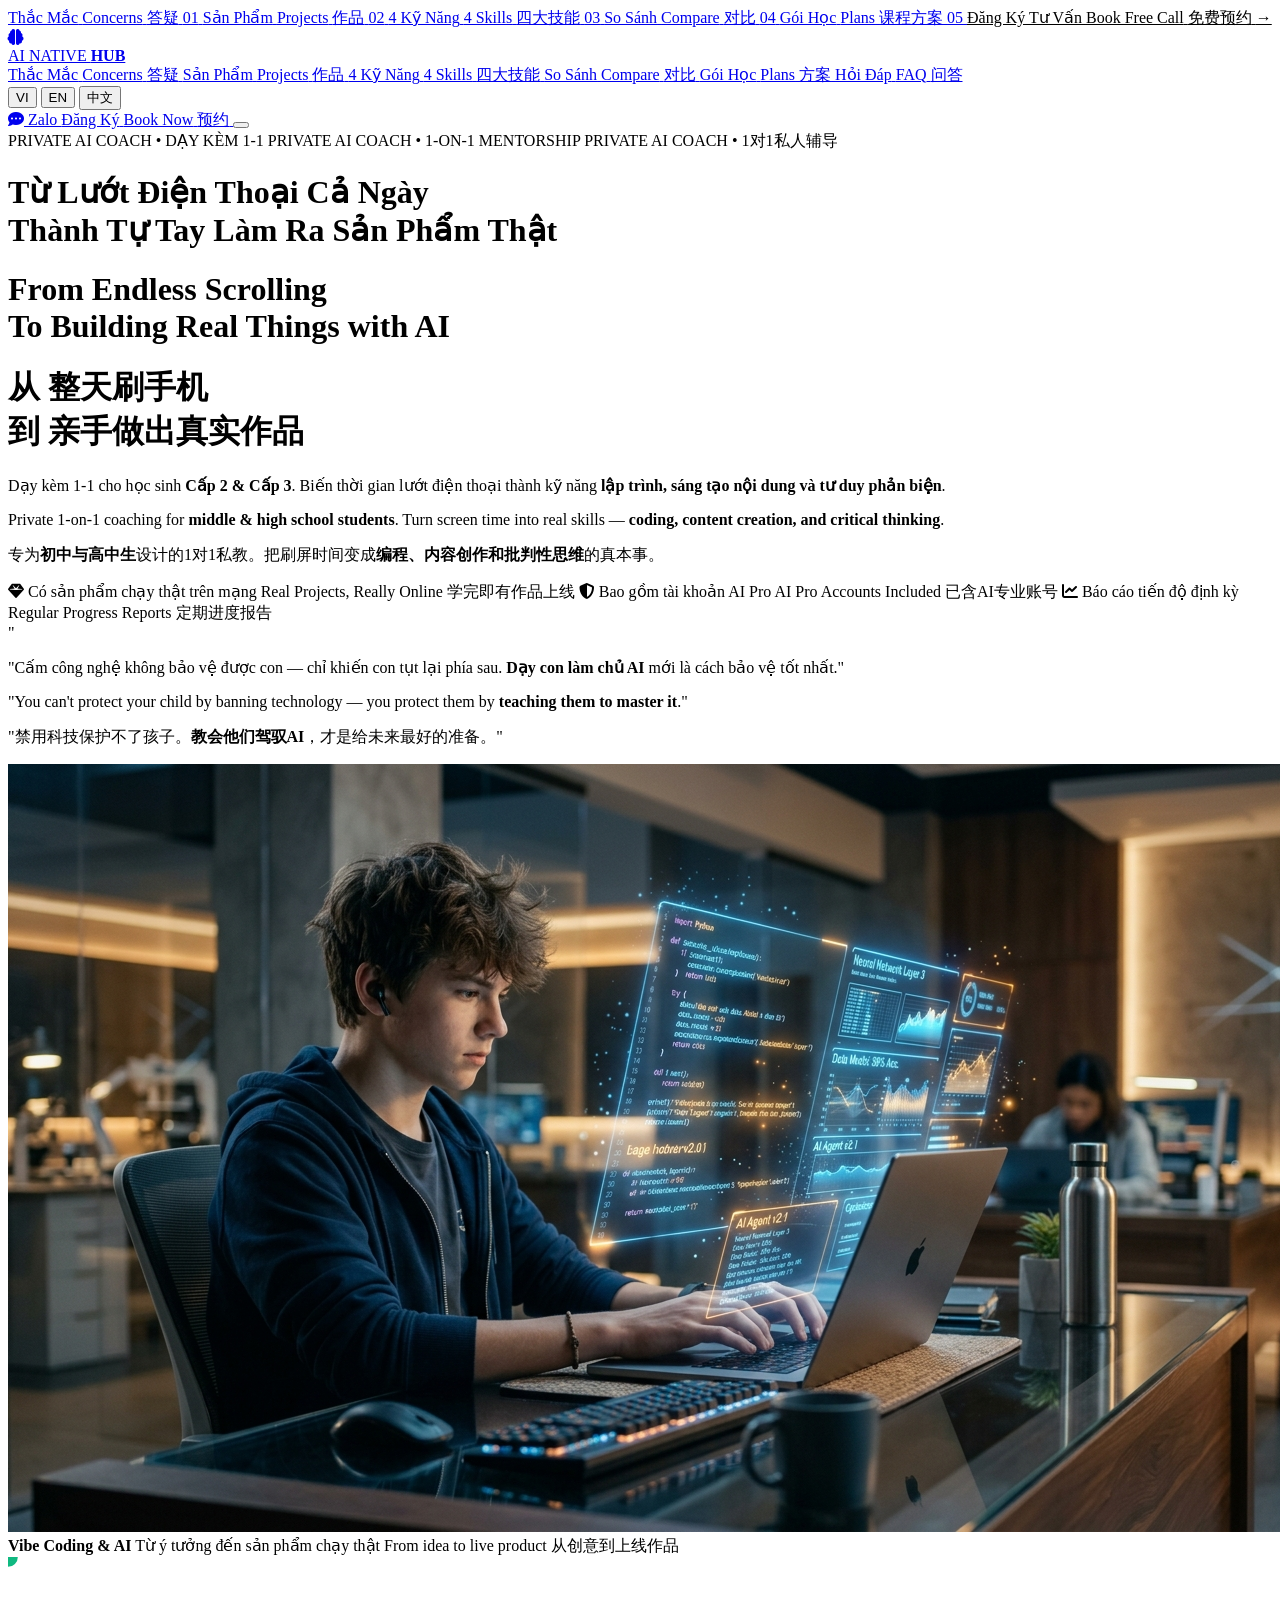
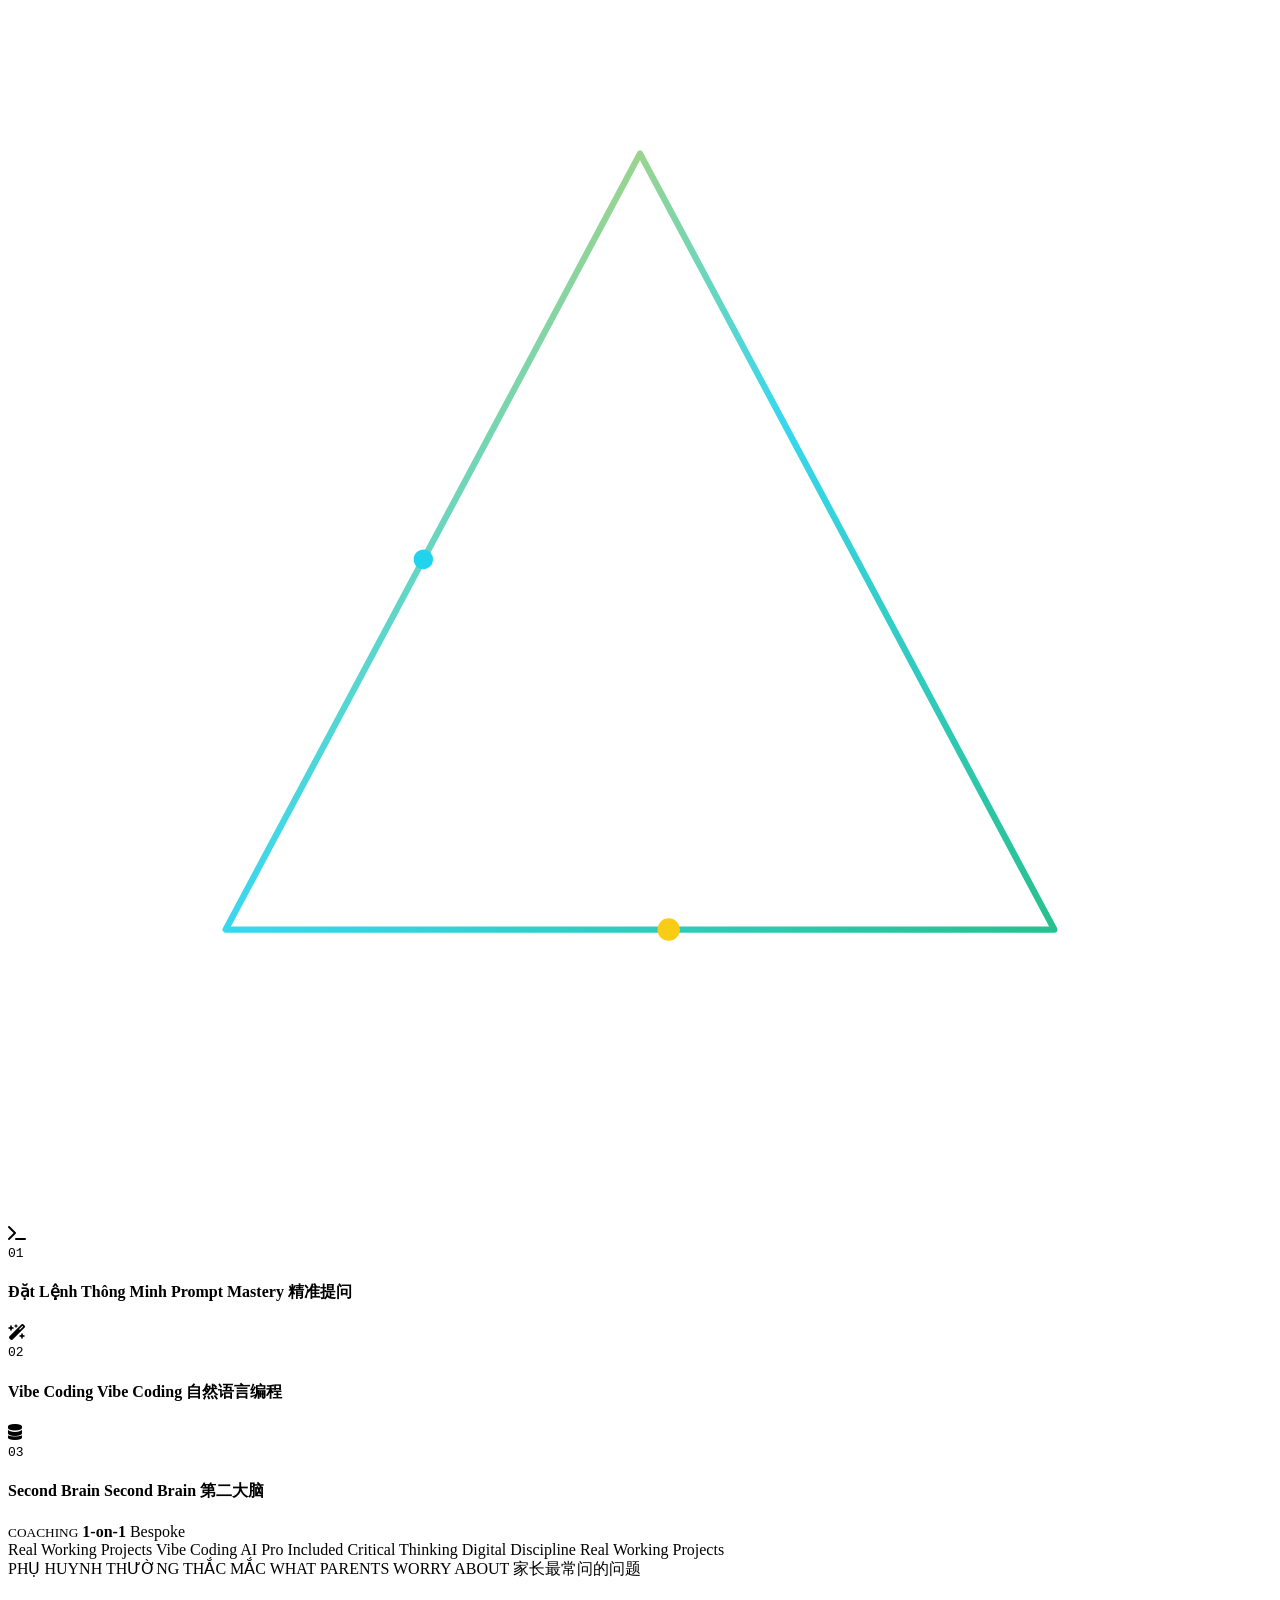
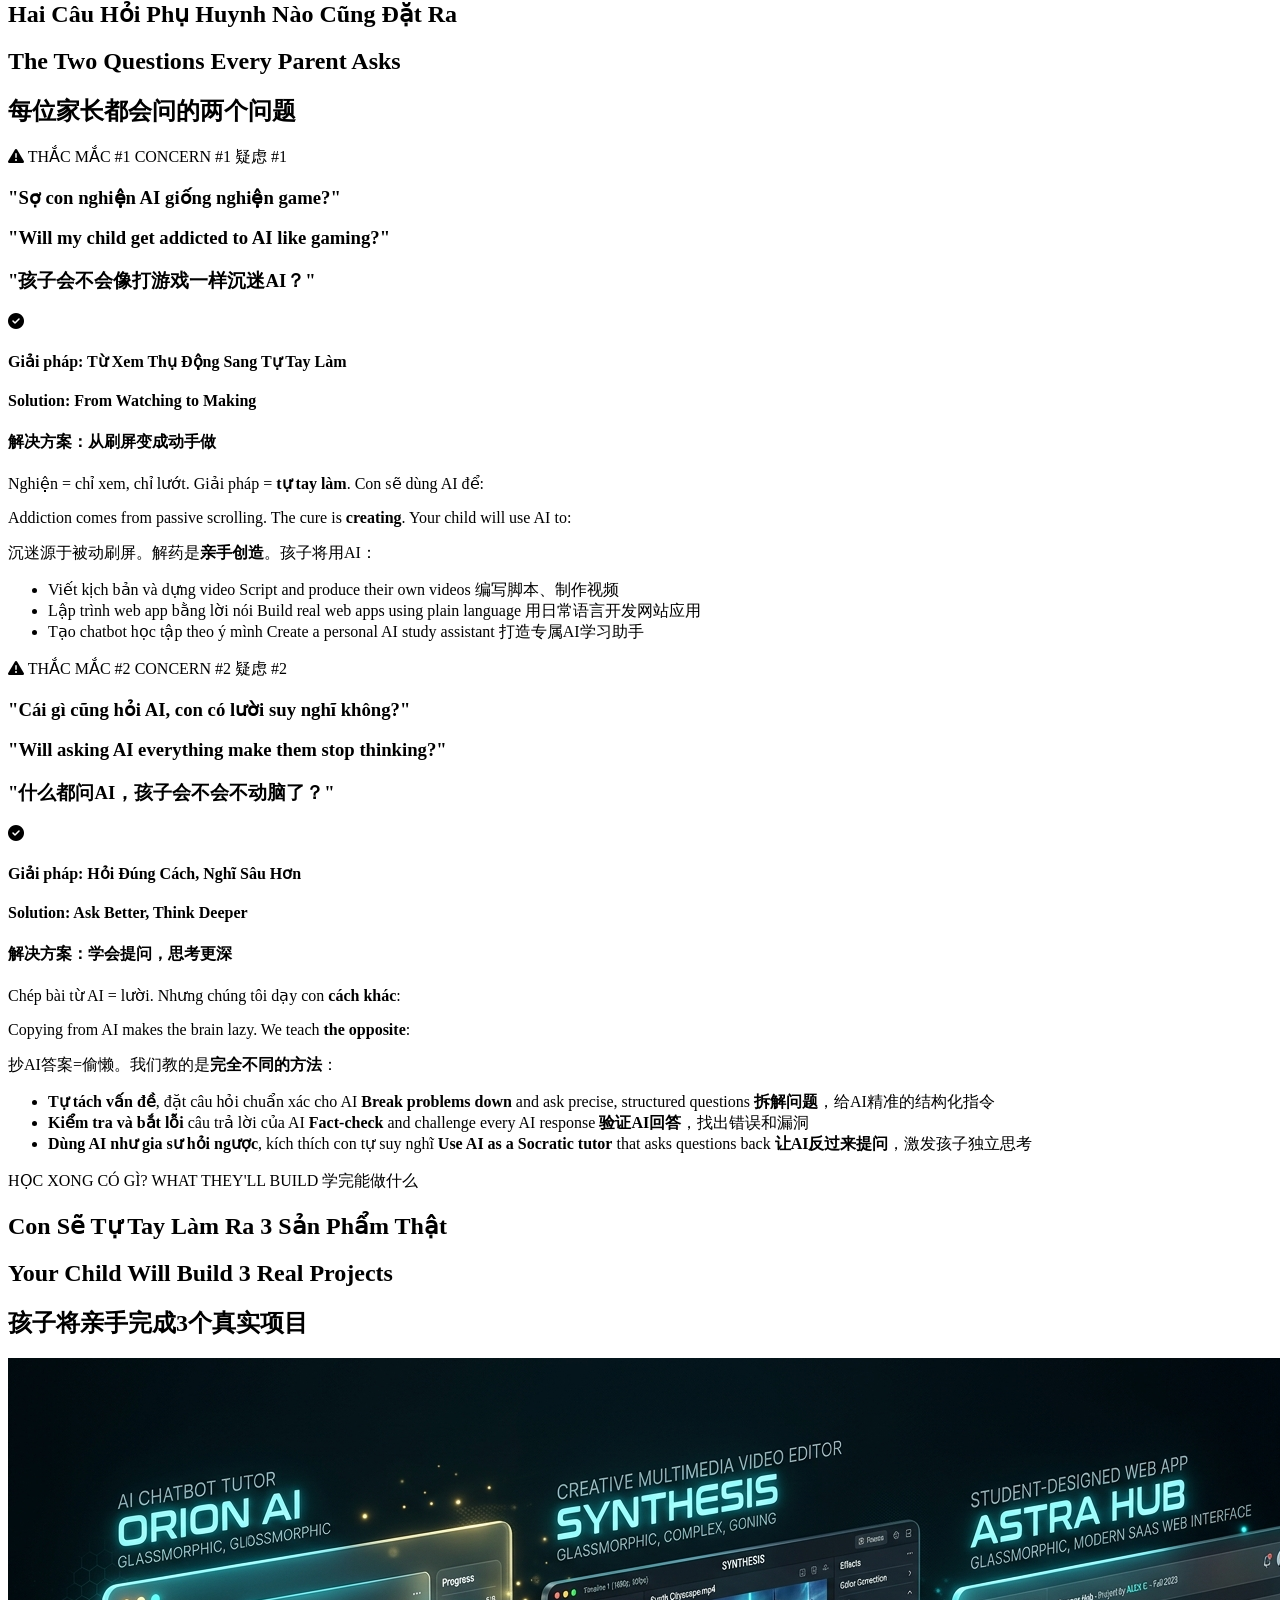
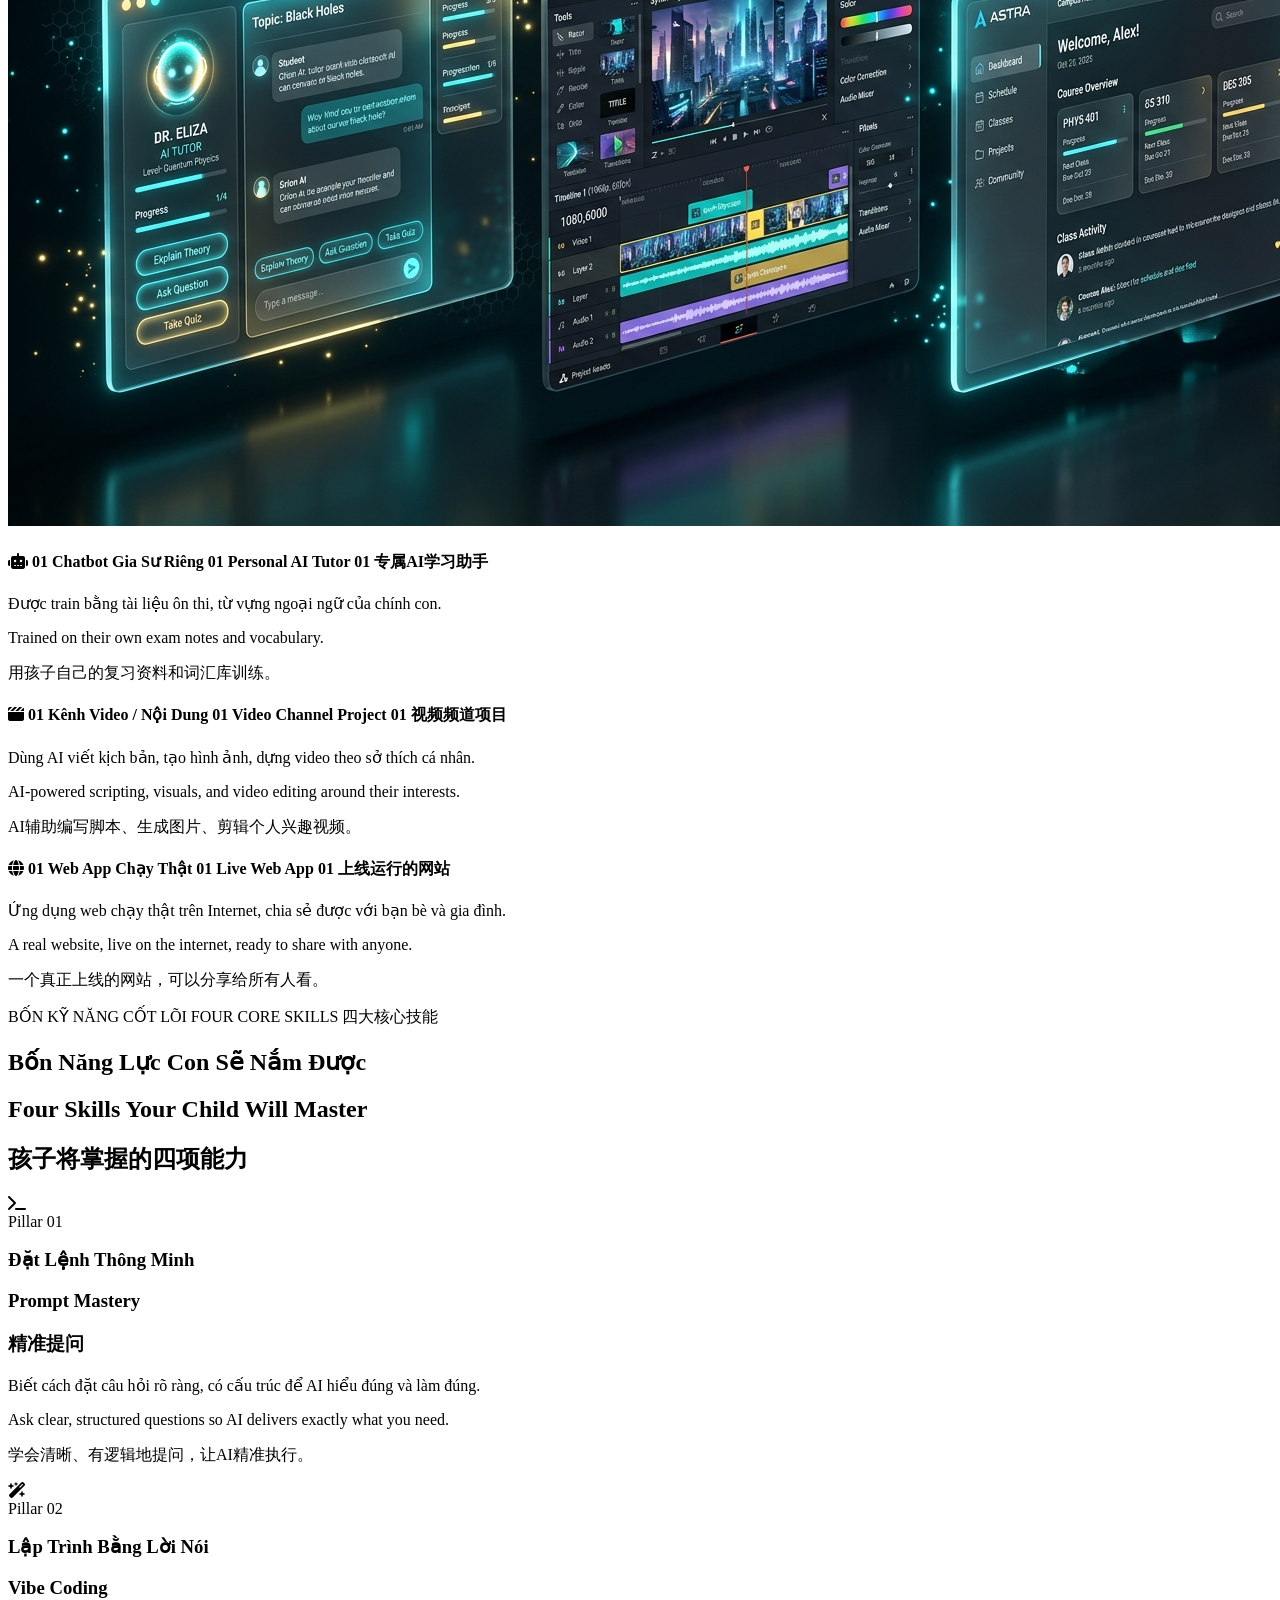
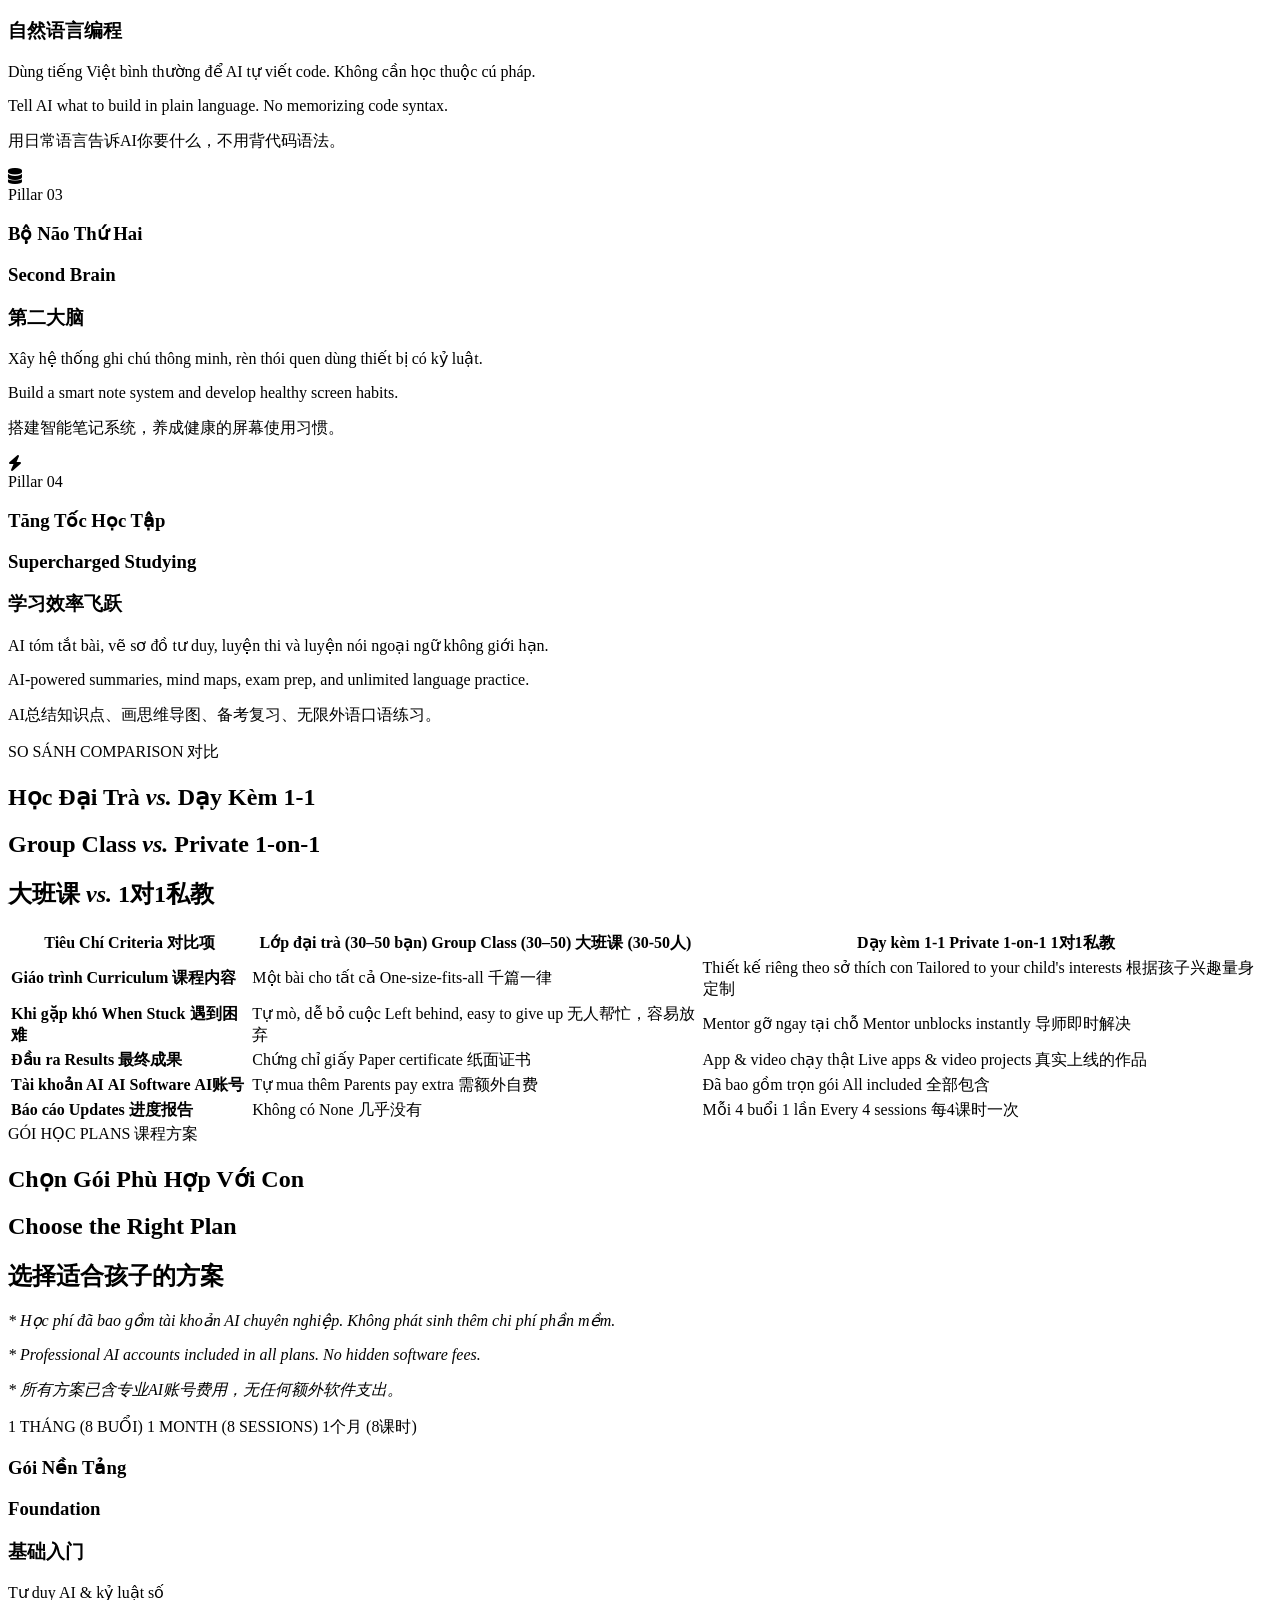
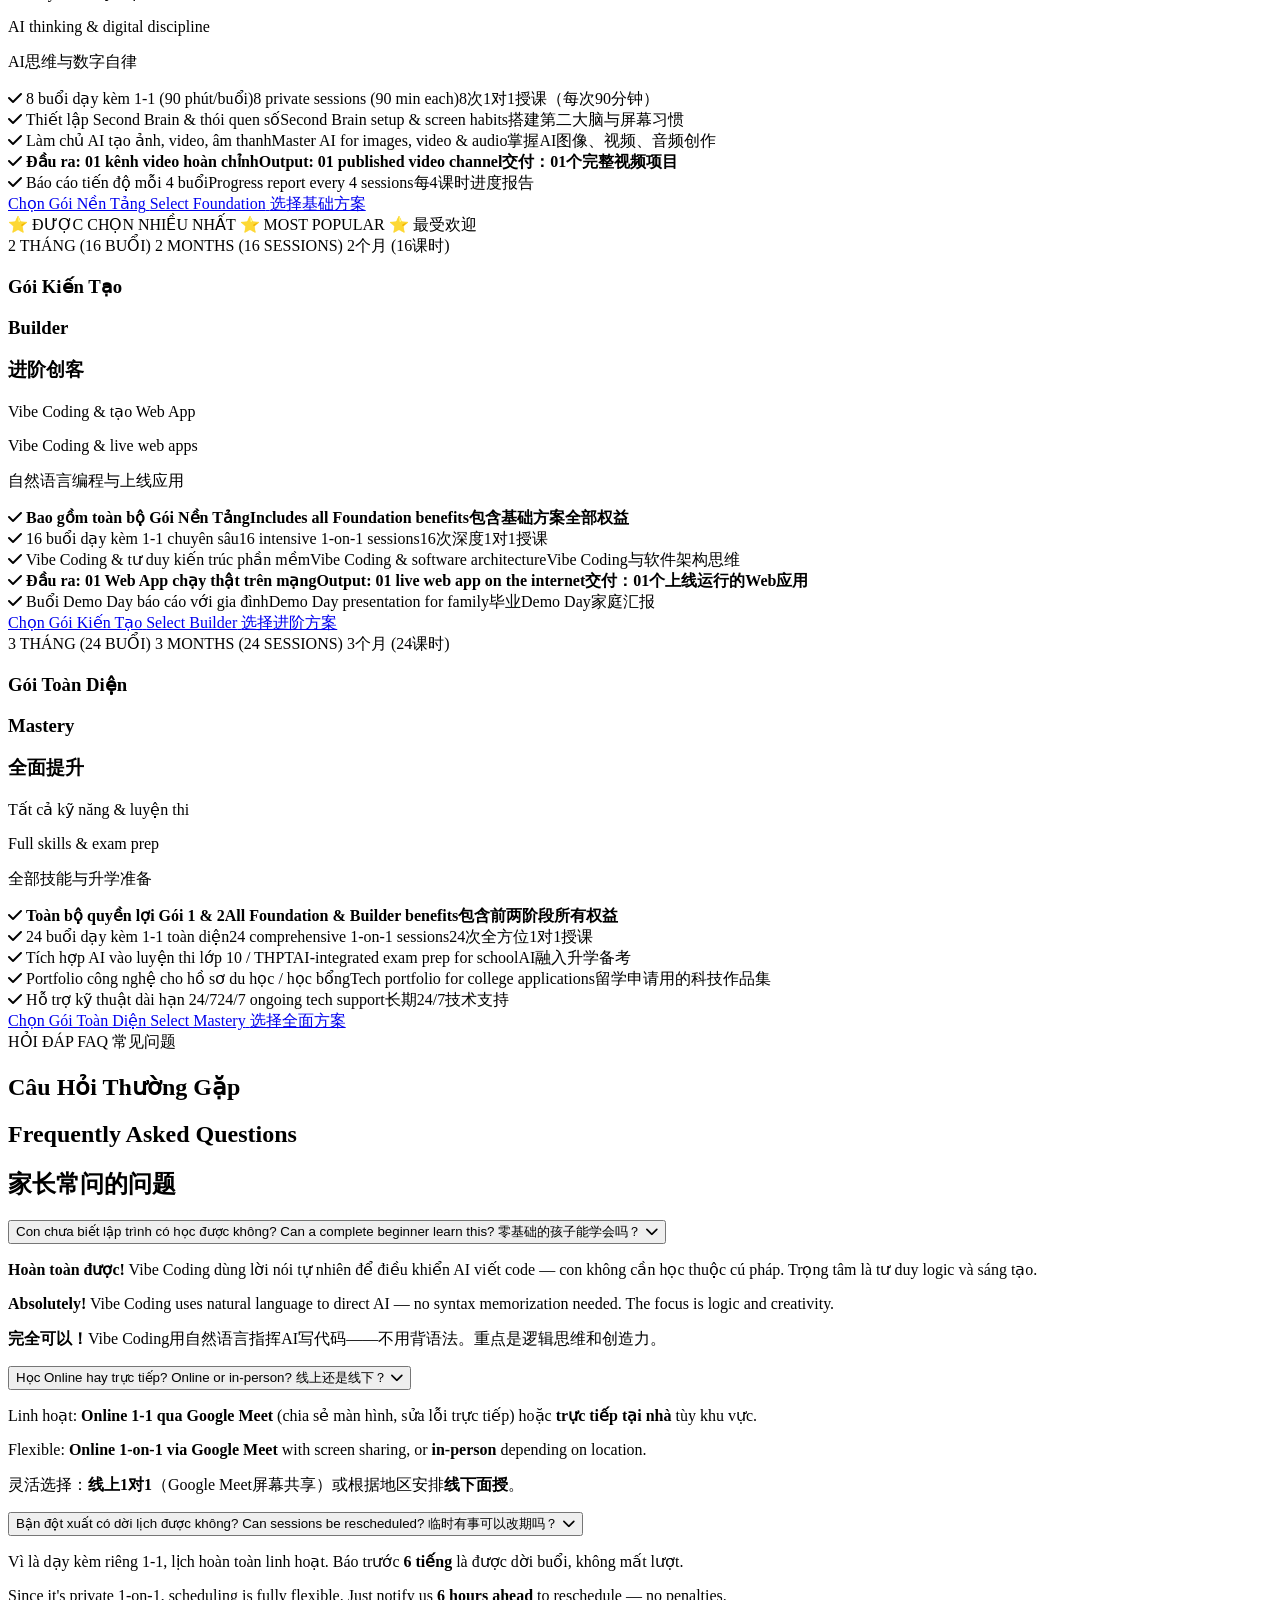
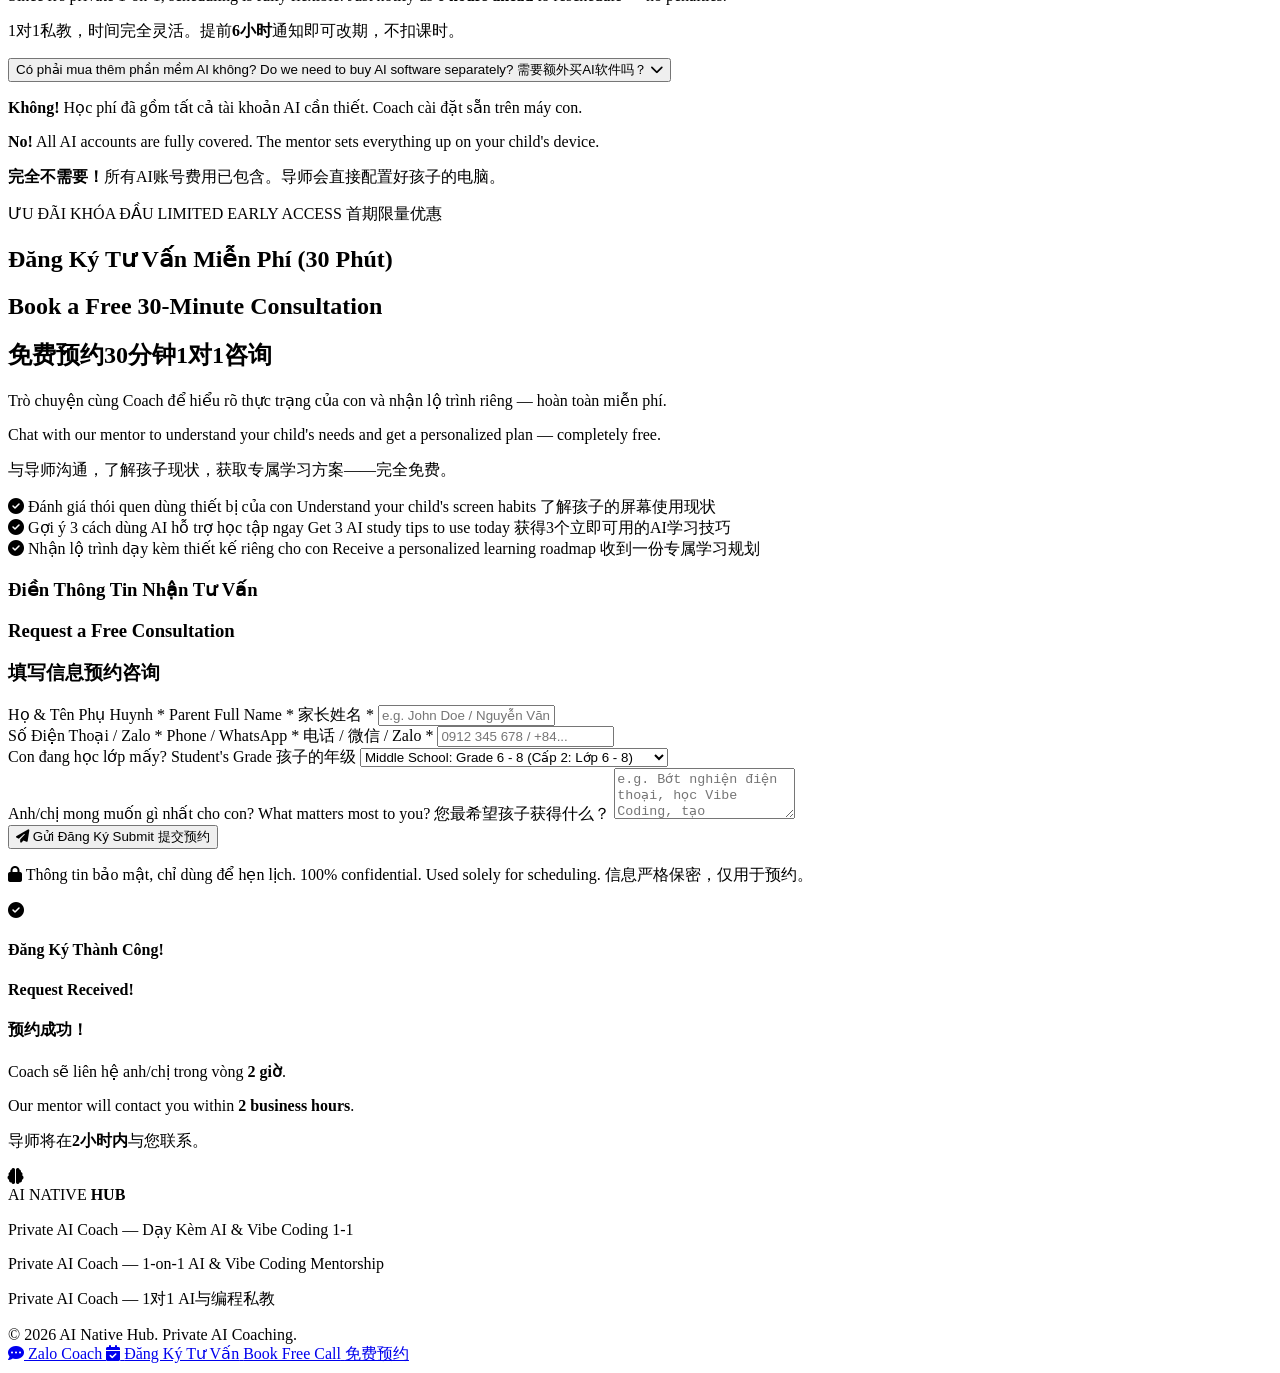
==== index.html @ 0f3cd7d7 "refactor: radically condense copy for mobile, polish native wording VI/EN/ZH, hit parent painpoints" ====
<!DOCTYPE html>
<html lang="vi">
<head>
  <meta charset="UTF-8">
  <meta name="viewport" content="width=device-width, initial-scale=1.0, viewport-fit=cover">
  <meta name="theme-color" content="#040712">
  
  <title>Private AI Coach — AI Native Hub</title>
  <meta name="description" content="Dạy kèm AI 1-1 cho học sinh cấp 2 & cấp 3. Biến thời gian lướt điện thoại thành kỹ năng tạo sản phẩm thật.">
  
  <!-- Google Fonts -->
  <link rel="preconnect" href="https://fonts.googleapis.com">
  <link rel="preconnect" href="https://fonts.gstatic.com" crossorigin>
  <link href="https://fonts.googleapis.com/css2?family=Instrument+Serif:ital@0;1&family=JetBrains+Mono:wght@500;600;700&family=Plus+Jakarta+Sans:wght@400;500;600;700;800&family=Space+Grotesk:wght@500;600;700;800&family=Noto+Sans+SC:wght@500;700&display=swap" rel="stylesheet">
  
  <!-- FontAwesome Icons -->
  <link rel="stylesheet" href="https://cdnjs.cloudflare.com/ajax/libs/font-awesome/6.4.0/css/all.min.css">
  
  <link rel="stylesheet" href="style.css">
</head>
<body>

  <!-- Top Scroll Progress Bar -->
  <div id="progress" aria-hidden="true"></div>

  <!-- Noise Texture Overlay -->
  <div class="noise" aria-hidden="true"></div>

  <!-- Floating Ambient Orbs -->
  <div class="orb orb1" aria-hidden="true"></div>
  <div class="orb orb2" aria-hidden="true"></div>

  <!-- MOBILE DRAWER -->
  <div class="drawer" id="mobileDrawer">
    <a href="#objections" class="drawer-link">
      <span class="vi">Thắc Mắc</span>
      <span class="en">Concerns</span>
      <span class="zh">答疑</span>
      <span>01</span>
    </a>
    <a href="#showcase" class="drawer-link">
      <span class="vi">Sản Phẩm</span>
      <span class="en">Projects</span>
      <span class="zh">作品</span>
      <span>02</span>
    </a>
    <a href="#pillars" class="drawer-link">
      <span class="vi">4 Kỹ Năng</span>
      <span class="en">4 Skills</span>
      <span class="zh">四大技能</span>
      <span>03</span>
    </a>
    <a href="#comparison" class="drawer-link">
      <span class="vi">So Sánh</span>
      <span class="en">Compare</span>
      <span class="zh">对比</span>
      <span>04</span>
    </a>
    <a href="#packages" class="drawer-link">
      <span class="vi">Gói Học</span>
      <span class="en">Plans</span>
      <span class="zh">课程方案</span>
      <span>05</span>
    </a>
    <a href="#register" class="drawer-link" style="color:var(--gold)">
      <span class="vi">Đăng Ký Tư Vấn</span>
      <span class="en">Book Free Call</span>
      <span class="zh">免费预约</span>
      <span>→</span>
    </a>
  </div>

  <!-- NAVIGATION -->
  <nav class="nav">
    <div class="container nav-inner">
      <a href="#" class="brand">
        <div class="brand-mark">
          <i class="fa-solid fa-brain"></i>
        </div>
        <span class="brand-text">AI NATIVE <strong>HUB</strong></span>
      </a>

      <!-- Desktop Nav Links -->
      <div class="nav-links">
        <a href="#objections">
          <span class="vi">Thắc Mắc</span>
          <span class="en">Concerns</span>
          <span class="zh">答疑</span>
        </a>
        <a href="#showcase">
          <span class="vi">Sản Phẩm</span>
          <span class="en">Projects</span>
          <span class="zh">作品</span>
        </a>
        <a href="#pillars">
          <span class="vi">4 Kỹ Năng</span>
          <span class="en">4 Skills</span>
          <span class="zh">四大技能</span>
        </a>
        <a href="#comparison">
          <span class="vi">So Sánh</span>
          <span class="en">Compare</span>
          <span class="zh">对比</span>
        </a>
        <a href="#packages">
          <span class="vi">Gói Học</span>
          <span class="en">Plans</span>
          <span class="zh">方案</span>
        </a>
        <a href="#faq">
          <span class="vi">Hỏi Đáp</span>
          <span class="en">FAQ</span>
          <span class="zh">问答</span>
        </a>
      </div>

      <!-- Nav Actions & Language Switcher -->
      <div class="nav-actions">
        <div class="lang-switcher" aria-label="Language Selector">
          <button class="lang-btn active" data-lang="vi">VI</button>
          <button class="lang-btn" data-lang="en">EN</button>
          <button class="lang-btn" data-lang="zh">中文</button>
        </div>

        <a href="https://zalo.me" target="_blank" class="btn-nav-zalo">
          <i class="fa-solid fa-comment-dots"></i> Zalo
        </a>

        <a href="#register" class="btn-nav-cta">
          <span class="vi">Đăng Ký</span>
          <span class="en">Book Now</span>
          <span class="zh">预约</span>
        </a>

        <button class="hamburger" id="drawerToggle" aria-label="Toggle Menu">
          <i></i>
        </button>
      </div>
    </div>
  </nav>

  <!-- HERO SECTION -->
  <header class="hero">
    <div class="hero-grid-bg" aria-hidden="true"></div>
    <div class="container">
      
      <div class="hero-top">
        <div class="eyebrow">
          <i class="pulse-dot"></i>
          <span class="vi">PRIVATE AI COACH • DẠY KÈM 1-1</span>
          <span class="en">PRIVATE AI COACH • 1-ON-1 MENTORSHIP</span>
          <span class="zh">PRIVATE AI COACH • 1对1私人辅导</span>
        </div>

        <!-- H1 Multilingual -->
        <h1 class="vi">
          Từ <span class="danger-strike">Lướt Điện Thoại Cả Ngày</span><br>
          Thành <span class="grad-gold">Tự Tay Làm Ra Sản Phẩm Thật</span>
        </h1>
        <h1 class="en">
          From <span class="danger-strike">Endless Scrolling</span><br>
          To <span class="grad-gold">Building Real Things with AI</span>
        </h1>
        <h1 class="zh">
          从 <span class="danger-strike">整天刷手机</span><br>
          到 <span class="grad-gold">亲手做出真实作品</span>
        </h1>

        <!-- Subtitle Multilingual -->
        <p class="hero-subtitle vi">
          Dạy kèm 1-1 cho học sinh <strong>Cấp 2 & Cấp 3</strong>. Biến thời gian lướt điện thoại thành kỹ năng <strong>lập trình, sáng tạo nội dung và tư duy phản biện</strong>.
        </p>
        <p class="hero-subtitle en">
          Private 1-on-1 coaching for <strong>middle & high school students</strong>. Turn screen time into real skills — <strong>coding, content creation, and critical thinking</strong>.
        </p>
        <p class="hero-subtitle zh">
          专为<strong>初中与高中生</strong>设计的1对1私教。把刷屏时间变成<strong>编程、内容创作和批判性思维</strong>的真本事。
        </p>

        <!-- Pills Multilingual -->
        <div class="hero-pills">
          <span class="pill gold">
            <i class="fa-solid fa-gem"></i>
            <span class="vi">Có sản phẩm chạy thật trên mạng</span>
            <span class="en">Real Projects, Really Online</span>
            <span class="zh">学完即有作品上线</span>
          </span>
          <span class="pill em">
            <i class="fa-solid fa-shield-halved"></i>
            <span class="vi">Bao gồm tài khoản AI Pro</span>
            <span class="en">AI Pro Accounts Included</span>
            <span class="zh">已含AI专业账号</span>
          </span>
          <span class="pill cy">
            <i class="fa-solid fa-chart-line"></i>
            <span class="vi">Báo cáo tiến độ định kỳ</span>
            <span class="en">Regular Progress Reports</span>
            <span class="zh">定期进度报告</span>
          </span>
        </div>
      </div>

      <!-- Parent Reassurance Quote Banner -->
      <div class="hero-quote">
        <div class="q-mark">"</div>
        <p class="quote-text vi">
          "Cấm công nghệ không bảo vệ được con — chỉ khiến con tụt lại phía sau. <strong>Dạy con làm chủ AI</strong> mới là cách bảo vệ tốt nhất."
        </p>
        <p class="quote-text en">
          "You can't protect your child by banning technology — you protect them by <strong>teaching them to master it</strong>."
        </p>
        <p class="quote-text zh">
          "禁用科技保护不了孩子。<strong>教会他们驾驭AI</strong>，才是给未来最好的准备。"
        </p>
      </div>

      <!-- HERO VISUAL: MEDIA CARD + FLYWHEEL ENGINE -->
      <div class="hero-visual">
        
        <!-- MEDIA IMAGE CARD -->
        <div class="hero-media-card">
          <img src="assets/student_ai_builder.jpg" alt="Student coding with AI Hologram">
          <div class="hero-media-overlay"></div>
          <div class="hero-media-caption">
            <div class="media-hud-tag">
              <strong>Vibe Coding & AI</strong>
              <span class="vi">Từ ý tưởng đến sản phẩm chạy thật</span>
              <span class="en">From idea to live product</span>
              <span class="zh">从创意到上线作品</span>
            </div>
          </div>
        </div>

        <!-- INTERACTIVE FLYWHEEL STAGE -->
        <div class="trinity-stage">
          <div class="stage-grid"></div>
          <div class="stage-glow"></div>

          <div class="tri-engine">
            <svg class="tri-svg" viewBox="0 0 360 360" fill="none">
              <circle cx="180" cy="180" r="118" stroke="rgba(255,255,255,.08)" stroke-dasharray="4 8"/>
              <circle cx="180" cy="180" r="88" stroke="rgba(255,255,255,.06)" stroke-dasharray="2 10"/>
              <path id="triPath" d="M180 56 L 62 277 L 298 277 Z" stroke="url(#gTri)" stroke-width="1.8" stroke-linejoin="round" opacity=".9"/>
              <defs>
                <linearGradient id="gTri" x1="0" y1="0" x2="1" y2="1">
                  <stop offset="0%" stop-color="#FACC15"/>
                  <stop offset="50%" stop-color="#22D3EE"/>
                  <stop offset="100%" stop-color="#10B981"/>
                </linearGradient>
              </defs>
              <circle r="3.2" fill="#FACC15"><animateMotion dur="6s" repeatCount="indefinite" rotate="auto"><mpath href="#triPath"/></animateMotion></circle>
              <circle r="2.8" fill="#22D3EE"><animateMotion dur="6s" repeatCount="indefinite" begin="2s" rotate="auto"><mpath href="#triPath"/></animateMotion></circle>
              <circle r="2.8" fill="#10B981"><animateMotion dur="6s" repeatCount="indefinite" begin="4s" rotate="auto"><mpath href="#triPath"/></animateMotion></circle>
            </svg>

            <!-- NODE A -->
            <div class="node a">
              <div class="node-card">
                <div class="node-icon"><i class="fa-solid fa-terminal"></i></div>
                <kbd>01</kbd>
                <h4>
                  <span class="vi">Đặt Lệnh Thông Minh</span>
                  <span class="en">Prompt Mastery</span>
                  <span class="zh">精准提问</span>
                </h4>
              </div>
            </div>

            <!-- NODE B -->
            <div class="node b">
              <div class="node-card">
                <div class="node-icon"><i class="fa-solid fa-wand-magic-sparkles"></i></div>
                <kbd>02</kbd>
                <h4>
                  <span class="vi">Vibe Coding</span>
                  <span class="en">Vibe Coding</span>
                  <span class="zh">自然语言编程</span>
                </h4>
              </div>
            </div>

            <!-- NODE C -->
            <div class="node c">
              <div class="node-card">
                <div class="node-icon"><i class="fa-solid fa-database"></i></div>
                <kbd>03</kbd>
                <h4>
                  <span class="vi">Second Brain</span>
                  <span class="en">Second Brain</span>
                  <span class="zh">第二大脑</span>
                </h4>
              </div>
            </div>

            <!-- CENTER -->
            <div class="tri-center">
              <small>COACHING</small>
              <strong>1-on-1</strong>
              <span>Bespoke</span>
            </div>
          </div>

          <!-- TICKER -->
          <div class="ticker">
            <div class="ticker-track">
              <span class="chip"><i style="color:var(--gold)"></i> Real Working Projects</span>
              <span class="chip"><i style="color:var(--cyan)"></i> Vibe Coding</span>
              <span class="chip"><i style="color:var(--emerald2)"></i> AI Pro Included</span>
              <span class="chip"><i style="color:var(--gold)"></i> Critical Thinking</span>
              <span class="chip"><i style="color:var(--cyan)"></i> Digital Discipline</span>
              <span class="chip"><i style="color:var(--emerald2)"></i> Real Working Projects</span>
            </div>
          </div>
        </div>

      </div>

    </div>
  </header>

  <!-- SECTION: OBJECTIONS & PAIN POINT RESOLUTION -->
  <section id="objections" class="section objections-section">
    <div class="container">
      
      <div class="sec-head">
        <div class="k-label">
          <span class="vi">PHỤ HUYNH THƯỜNG THẮC MẮC</span>
          <span class="en">WHAT PARENTS WORRY ABOUT</span>
          <span class="zh">家长最常问的问题</span>
        </div>
        <h2 class="vi">Hai Câu Hỏi Phụ Huynh Nào Cũng Đặt Ra</h2>
        <h2 class="en">The Two Questions Every Parent Asks</h2>
        <h2 class="zh">每位家长都会问的两个问题</h2>
      </div>

      <div class="objection-grid">
        <!-- CARD 1 -->
        <div class="o-card">
          <div class="o-badge">
            <i class="fa-solid fa-triangle-exclamation"></i>
            <span class="vi">THẮC MẮC #1</span>
            <span class="en">CONCERN #1</span>
            <span class="zh">疑虑 #1</span>
          </div>

          <h3 class="o-fear vi">"Sợ con nghiện AI giống nghiện game?"</h3>
          <h3 class="o-fear en">"Will my child get addicted to AI like gaming?"</h3>
          <h3 class="o-fear zh">"孩子会不会像打游戏一样沉迷AI？"</h3>

          <div class="o-divider"></div>

          <div class="o-solution">
            <div class="o-solution-header">
              <i class="fa-solid fa-circle-check"></i>
              <h4 class="vi">Giải pháp: Từ Xem Thụ Động Sang Tự Tay Làm</h4>
              <h4 class="en">Solution: From Watching to Making</h4>
              <h4 class="zh">解决方案：从刷屏变成动手做</h4>
            </div>
            <p class="vi">
              Nghiện = chỉ xem, chỉ lướt. Giải pháp = <strong>tự tay làm</strong>. Con sẽ dùng AI để:
            </p>
            <p class="en">
              Addiction comes from passive scrolling. The cure is <strong>creating</strong>. Your child will use AI to:
            </p>
            <p class="zh">
              沉迷源于被动刷屏。解药是<strong>亲手创造</strong>。孩子将用AI：
            </p>
            <ul>
              <li>
                <span class="vi">Viết kịch bản và dựng video</span>
                <span class="en">Script and produce their own videos</span>
                <span class="zh">编写脚本、制作视频</span>
              </li>
              <li>
                <span class="vi">Lập trình web app bằng lời nói</span>
                <span class="en">Build real web apps using plain language</span>
                <span class="zh">用日常语言开发网站应用</span>
              </li>
              <li>
                <span class="vi">Tạo chatbot học tập theo ý mình</span>
                <span class="en">Create a personal AI study assistant</span>
                <span class="zh">打造专属AI学习助手</span>
              </li>
            </ul>
          </div>
        </div>

        <!-- CARD 2 -->
        <div class="o-card">
          <div class="o-badge">
            <i class="fa-solid fa-triangle-exclamation"></i>
            <span class="vi">THẮC MẮC #2</span>
            <span class="en">CONCERN #2</span>
            <span class="zh">疑虑 #2</span>
          </div>

          <h3 class="o-fear vi">"Cái gì cũng hỏi AI, con có lười suy nghĩ không?"</h3>
          <h3 class="o-fear en">"Will asking AI everything make them stop thinking?"</h3>
          <h3 class="o-fear zh">"什么都问AI，孩子会不会不动脑了？"</h3>

          <div class="o-divider"></div>

          <div class="o-solution">
            <div class="o-solution-header">
              <i class="fa-solid fa-circle-check"></i>
              <h4 class="vi">Giải pháp: Hỏi Đúng Cách, Nghĩ Sâu Hơn</h4>
              <h4 class="en">Solution: Ask Better, Think Deeper</h4>
              <h4 class="zh">解决方案：学会提问，思考更深</h4>
            </div>
            <p class="vi">
              Chép bài từ AI = lười. Nhưng chúng tôi dạy con <strong>cách khác</strong>:
            </p>
            <p class="en">
              Copying from AI makes the brain lazy. We teach <strong>the opposite</strong>:
            </p>
            <p class="zh">
              抄AI答案=偷懒。我们教的是<strong>完全不同的方法</strong>：
            </p>
            <ul>
              <li>
                <span class="vi"><strong>Tự tách vấn đề</strong>, đặt câu hỏi chuẩn xác cho AI</span>
                <span class="en"><strong>Break problems down</strong> and ask precise, structured questions</span>
                <span class="zh"><strong>拆解问题</strong>，给AI精准的结构化指令</span>
              </li>
              <li>
                <span class="vi"><strong>Kiểm tra và bắt lỗi</strong> câu trả lời của AI</span>
                <span class="en"><strong>Fact-check</strong> and challenge every AI response</span>
                <span class="zh"><strong>验证AI回答</strong>，找出错误和漏洞</span>
              </li>
              <li>
                <span class="vi"><strong>Dùng AI như gia sư hỏi ngược</strong>, kích thích con tự suy nghĩ</span>
                <span class="en"><strong>Use AI as a Socratic tutor</strong> that asks questions back</span>
                <span class="zh"><strong>让AI反过来提问</strong>，激发孩子独立思考</span>
              </li>
            </ul>
          </div>
        </div>
      </div>

    </div>
  </section>

  <!-- SECTION: DELIVERABLES SHOWCASE -->
  <section id="showcase" class="section">
    <div class="container">
      
      <div class="sec-head">
        <div class="k-label">
          <span class="vi">HỌC XONG CÓ GÌ?</span>
          <span class="en">WHAT THEY'LL BUILD</span>
          <span class="zh">学完能做什么</span>
        </div>
        <h2 class="vi">Con Sẽ Tự Tay Làm Ra 3 Sản Phẩm Thật</h2>
        <h2 class="en">Your Child Will Build 3 Real Projects</h2>
        <h2 class="zh">孩子将亲手完成3个真实项目</h2>
      </div>

      <!-- SHOWCASE HERO IMAGE -->
      <div class="showcase-banner">
        <img src="assets/ai_apps_showcase.jpg" alt="AI Chatbot, Multimedia, and Web App Project Showcase">
      </div>

      <!-- 3 SHOWCASE CARDS -->
      <div class="showcase-grid-cards">
        <div class="sc-card">
          <h4><i class="fa-solid fa-robot"></i> 
            <span class="vi">01 Chatbot Gia Sư Riêng</span>
            <span class="en">01 Personal AI Tutor</span>
            <span class="zh">01 专属AI学习助手</span>
          </h4>
          <p class="vi">Được train bằng tài liệu ôn thi, từ vựng ngoại ngữ của chính con.</p>
          <p class="en">Trained on their own exam notes and vocabulary.</p>
          <p class="zh">用孩子自己的复习资料和词汇库训练。</p>
        </div>

        <div class="sc-card">
          <h4><i class="fa-solid fa-clapperboard"></i>
            <span class="vi">01 Kênh Video / Nội Dung</span>
            <span class="en">01 Video Channel Project</span>
            <span class="zh">01 视频频道项目</span>
          </h4>
          <p class="vi">Dùng AI viết kịch bản, tạo hình ảnh, dựng video theo sở thích cá nhân.</p>
          <p class="en">AI-powered scripting, visuals, and video editing around their interests.</p>
          <p class="zh">AI辅助编写脚本、生成图片、剪辑个人兴趣视频。</p>
        </div>

        <div class="sc-card">
          <h4><i class="fa-solid fa-globe"></i>
            <span class="vi">01 Web App Chạy Thật</span>
            <span class="en">01 Live Web App</span>
            <span class="zh">01 上线运行的网站</span>
          </h4>
          <p class="vi">Ứng dụng web chạy thật trên Internet, chia sẻ được với bạn bè và gia đình.</p>
          <p class="en">A real website, live on the internet, ready to share with anyone.</p>
          <p class="zh">一个真正上线的网站，可以分享给所有人看。</p>
        </div>
      </div>

    </div>
  </section>

  <!-- SECTION: 4 PILLARS -->
  <section id="pillars" class="section pillars-section">
    <div class="container">
      
      <div class="sec-head">
        <div class="k-label">
          <span class="vi">BỐN KỸ NĂNG CỐT LÕI</span>
          <span class="en">FOUR CORE SKILLS</span>
          <span class="zh">四大核心技能</span>
        </div>
        <h2 class="vi">Bốn Năng Lực Con Sẽ Nắm Được</h2>
        <h2 class="en">Four Skills Your Child Will Master</h2>
        <h2 class="zh">孩子将掌握的四项能力</h2>
      </div>

      <div class="pillars-grid">
        <div class="p-card gold">
          <div class="p-icon-box"><i class="fa-solid fa-terminal"></i></div>
          <div class="p-tag">Pillar 01</div>
          <h3 class="vi">Đặt Lệnh Thông Minh</h3>
          <h3 class="en">Prompt Mastery</h3>
          <h3 class="zh">精准提问</h3>
          <p class="vi">Biết cách đặt câu hỏi rõ ràng, có cấu trúc để AI hiểu đúng và làm đúng.</p>
          <p class="en">Ask clear, structured questions so AI delivers exactly what you need.</p>
          <p class="zh">学会清晰、有逻辑地提问，让AI精准执行。</p>
        </div>

        <div class="p-card cy">
          <div class="p-icon-box"><i class="fa-solid fa-wand-magic-sparkles"></i></div>
          <div class="p-tag">Pillar 02</div>
          <h3 class="vi">Lập Trình Bằng Lời Nói</h3>
          <h3 class="en">Vibe Coding</h3>
          <h3 class="zh">自然语言编程</h3>
          <p class="vi">Dùng tiếng Việt bình thường để AI tự viết code. Không cần học thuộc cú pháp.</p>
          <p class="en">Tell AI what to build in plain language. No memorizing code syntax.</p>
          <p class="zh">用日常语言告诉AI你要什么，不用背代码语法。</p>
        </div>

        <div class="p-card em">
          <div class="p-icon-box"><i class="fa-solid fa-database"></i></div>
          <div class="p-tag">Pillar 03</div>
          <h3 class="vi">Bộ Não Thứ Hai</h3>
          <h3 class="en">Second Brain</h3>
          <h3 class="zh">第二大脑</h3>
          <p class="vi">Xây hệ thống ghi chú thông minh, rèn thói quen dùng thiết bị có kỷ luật.</p>
          <p class="en">Build a smart note system and develop healthy screen habits.</p>
          <p class="zh">搭建智能笔记系统，养成健康的屏幕使用习惯。</p>
        </div>

        <div class="p-card vt">
          <div class="p-icon-box"><i class="fa-solid fa-bolt"></i></div>
          <div class="p-tag">Pillar 04</div>
          <h3 class="vi">Tăng Tốc Học Tập</h3>
          <h3 class="en">Supercharged Studying</h3>
          <h3 class="zh">学习效率飞跃</h3>
          <p class="vi">AI tóm tắt bài, vẽ sơ đồ tư duy, luyện thi và luyện nói ngoại ngữ không giới hạn.</p>
          <p class="en">AI-powered summaries, mind maps, exam prep, and unlimited language practice.</p>
          <p class="zh">AI总结知识点、画思维导图、备考复习、无限外语口语练习。</p>
        </div>
      </div>

    </div>
  </section>

  <!-- SECTION: COMPARISON TABLE -->
  <section id="comparison" class="section">
    <div class="container">
      
      <div class="sec-head">
        <div class="k-label">
          <span class="vi">SO SÁNH</span>
          <span class="en">COMPARISON</span>
          <span class="zh">对比</span>
        </div>
        <h2 class="vi">Học Đại Trà <em>vs.</em> Dạy Kèm 1-1</h2>
        <h2 class="en">Group Class <em>vs.</em> Private 1-on-1</h2>
        <h2 class="zh">大班课 <em>vs.</em> 1对1私教</h2>
      </div>

      <div class="table-wrap">
        <table>
          <thead>
            <tr>
              <th>
                <span class="vi">Tiêu Chí</span>
                <span class="en">Criteria</span>
                <span class="zh">对比项</span>
              </th>
              <th class="th-mass">
                <span class="vi">Lớp đại trà (30–50 bạn)</span>
                <span class="en">Group Class (30–50)</span>
                <span class="zh">大班课 (30-50人)</span>
              </th>
              <th class="th-bespoke">
                <span class="vi">Dạy kèm 1-1</span>
                <span class="en">Private 1-on-1</span>
                <span class="zh">1对1私教</span>
              </th>
            </tr>
          </thead>
          <tbody>
            <tr>
              <td>
                <strong class="vi">Giáo trình</strong>
                <strong class="en">Curriculum</strong>
                <strong class="zh">课程内容</strong>
              </td>
              <td>
                <span class="vi">Một bài cho tất cả</span>
                <span class="en">One-size-fits-all</span>
                <span class="zh">千篇一律</span>
              </td>
              <td class="td-bespoke">
                <span class="vi">Thiết kế riêng theo sở thích con</span>
                <span class="en">Tailored to your child's interests</span>
                <span class="zh">根据孩子兴趣量身定制</span>
              </td>
            </tr>
            <tr>
              <td>
                <strong class="vi">Khi gặp khó</strong>
                <strong class="en">When Stuck</strong>
                <strong class="zh">遇到困难</strong>
              </td>
              <td>
                <span class="vi">Tự mò, dễ bỏ cuộc</span>
                <span class="en">Left behind, easy to give up</span>
                <span class="zh">无人帮忙，容易放弃</span>
              </td>
              <td class="td-bespoke">
                <span class="vi">Mentor gỡ ngay tại chỗ</span>
                <span class="en">Mentor unblocks instantly</span>
                <span class="zh">导师即时解决</span>
              </td>
            </tr>
            <tr>
              <td>
                <strong class="vi">Đầu ra</strong>
                <strong class="en">Results</strong>
                <strong class="zh">最终成果</strong>
              </td>
              <td>
                <span class="vi">Chứng chỉ giấy</span>
                <span class="en">Paper certificate</span>
                <span class="zh">纸面证书</span>
              </td>
              <td class="td-bespoke">
                <span class="vi">App & video chạy thật</span>
                <span class="en">Live apps & video projects</span>
                <span class="zh">真实上线的作品</span>
              </td>
            </tr>
            <tr>
              <td>
                <strong class="vi">Tài khoản AI</strong>
                <strong class="en">AI Software</strong>
                <strong class="zh">AI账号</strong>
              </td>
              <td>
                <span class="vi">Tự mua thêm</span>
                <span class="en">Parents pay extra</span>
                <span class="zh">需额外自费</span>
              </td>
              <td class="td-bespoke">
                <span class="vi">Đã bao gồm trọn gói</span>
                <span class="en">All included</span>
                <span class="zh">全部包含</span>
              </td>
            </tr>
            <tr>
              <td>
                <strong class="vi">Báo cáo</strong>
                <strong class="en">Updates</strong>
                <strong class="zh">进度报告</strong>
              </td>
              <td>
                <span class="vi">Không có</span>
                <span class="en">None</span>
                <span class="zh">几乎没有</span>
              </td>
              <td class="td-bespoke">
                <span class="vi">Mỗi 4 buổi 1 lần</span>
                <span class="en">Every 4 sessions</span>
                <span class="zh">每4课时一次</span>
              </td>
            </tr>
          </tbody>
        </table>
      </div>

    </div>
  </section>

  <!-- SECTION: PACKAGES -->
  <section id="packages" class="section packages-section">
    <div class="container">
      
      <div class="sec-head">
        <div class="k-label">
          <span class="vi">GÓI HỌC</span>
          <span class="en">PLANS</span>
          <span class="zh">课程方案</span>
        </div>
        <h2 class="vi">Chọn Gói Phù Hợp Với Con</h2>
        <h2 class="en">Choose the Right Plan</h2>
        <h2 class="zh">选择适合孩子的方案</h2>
        <p class="vi">
          <em>* Học phí đã bao gồm tài khoản AI chuyên nghiệp. Không phát sinh thêm chi phí phần mềm.</em>
        </p>
        <p class="en">
          <em>* Professional AI accounts included in all plans. No hidden software fees.</em>
        </p>
        <p class="zh">
          <em>* 所有方案已含专业AI账号费用，无任何额外软件支出。</em>
        </p>
      </div>

      <div class="packages-grid">
        <!-- GÓI 1 -->
        <div class="pkg-card">
          <div class="pkg-head">
            <span class="pkg-dur">
              <span class="vi">1 THÁNG (8 BUỔI)</span>
              <span class="en">1 MONTH (8 SESSIONS)</span>
              <span class="zh">1个月 (8课时)</span>
            </span>
            <h3 class="pkg-name vi">Gói Nền Tảng</h3>
            <h3 class="pkg-name en">Foundation</h3>
            <h3 class="pkg-name zh">基础入门</h3>
            <p class="pkg-desc vi">Tư duy AI & kỷ luật số</p>
            <p class="pkg-desc en">AI thinking & digital discipline</p>
            <p class="pkg-desc zh">AI思维与数字自律</p>
          </div>
          <div class="pkg-features">
            <div class="pkg-item"><i class="fa-solid fa-check"></i> <span class="vi">8 buổi dạy kèm 1-1 (90 phút/buổi)</span><span class="en">8 private sessions (90 min each)</span><span class="zh">8次1对1授课（每次90分钟）</span></div>
            <div class="pkg-item"><i class="fa-solid fa-check"></i> <span class="vi">Thiết lập Second Brain & thói quen số</span><span class="en">Second Brain setup & screen habits</span><span class="zh">搭建第二大脑与屏幕习惯</span></div>
            <div class="pkg-item"><i class="fa-solid fa-check"></i> <span class="vi">Làm chủ AI tạo ảnh, video, âm thanh</span><span class="en">Master AI for images, video & audio</span><span class="zh">掌握AI图像、视频、音频创作</span></div>
            <div class="pkg-item"><i class="fa-solid fa-check"></i> <strong><span class="vi">Đầu ra: 01 kênh video hoàn chỉnh</span><span class="en">Output: 01 published video channel</span><span class="zh">交付：01个完整视频项目</span></strong></div>
            <div class="pkg-item"><i class="fa-solid fa-check"></i> <span class="vi">Báo cáo tiến độ mỗi 4 buổi</span><span class="en">Progress report every 4 sessions</span><span class="zh">每4课时进度报告</span></div>
          </div>
          <div class="pkg-footer">
            <a href="#register" class="btn btn-ghost">
              <span class="vi">Chọn Gói Nền Tảng</span>
              <span class="en">Select Foundation</span>
              <span class="zh">选择基础方案</span>
            </a>
          </div>
        </div>

        <!-- GÓI 2 (POPULAR) -->
        <div class="pkg-card popular">
          <div class="pkg-ribbon">
            <span class="vi">⭐ ĐƯỢC CHỌN NHIỀU NHẤT</span>
            <span class="en">⭐ MOST POPULAR</span>
            <span class="zh">⭐ 最受欢迎</span>
          </div>
          <div class="pkg-head">
            <span class="pkg-dur">
              <span class="vi">2 THÁNG (16 BUỔI)</span>
              <span class="en">2 MONTHS (16 SESSIONS)</span>
              <span class="zh">2个月 (16课时)</span>
            </span>
            <h3 class="pkg-name vi">Gói Kiến Tạo</h3>
            <h3 class="pkg-name en">Builder</h3>
            <h3 class="pkg-name zh">进阶创客</h3>
            <p class="pkg-desc vi">Vibe Coding & tạo Web App</p>
            <p class="pkg-desc en">Vibe Coding & live web apps</p>
            <p class="pkg-desc zh">自然语言编程与上线应用</p>
          </div>
          <div class="pkg-features">
            <div class="pkg-item"><i class="fa-solid fa-check"></i> <strong><span class="vi">Bao gồm toàn bộ Gói Nền Tảng</span><span class="en">Includes all Foundation benefits</span><span class="zh">包含基础方案全部权益</span></strong></div>
            <div class="pkg-item"><i class="fa-solid fa-check"></i> <span class="vi">16 buổi dạy kèm 1-1 chuyên sâu</span><span class="en">16 intensive 1-on-1 sessions</span><span class="zh">16次深度1对1授课</span></div>
            <div class="pkg-item"><i class="fa-solid fa-check"></i> <span class="vi">Vibe Coding & tư duy kiến trúc phần mềm</span><span class="en">Vibe Coding & software architecture</span><span class="zh">Vibe Coding与软件架构思维</span></div>
            <div class="pkg-item"><i class="fa-solid fa-check"></i> <strong><span class="vi">Đầu ra: 01 Web App chạy thật trên mạng</span><span class="en">Output: 01 live web app on the internet</span><span class="zh">交付：01个上线运行的Web应用</span></strong></div>
            <div class="pkg-item"><i class="fa-solid fa-check"></i> <span class="vi">Buổi Demo Day báo cáo với gia đình</span><span class="en">Demo Day presentation for family</span><span class="zh">毕业Demo Day家庭汇报</span></div>
          </div>
          <div class="pkg-footer">
            <a href="#register" class="btn btn-primary">
              <span class="vi">Chọn Gói Kiến Tạo</span>
              <span class="en">Select Builder</span>
              <span class="zh">选择进阶方案</span>
            </a>
          </div>
        </div>

        <!-- GÓI 3 -->
        <div class="pkg-card">
          <div class="pkg-head">
            <span class="pkg-dur">
              <span class="vi">3 THÁNG (24 BUỔI)</span>
              <span class="en">3 MONTHS (24 SESSIONS)</span>
              <span class="zh">3个月 (24课时)</span>
            </span>
            <h3 class="pkg-name vi">Gói Toàn Diện</h3>
            <h3 class="pkg-name en">Mastery</h3>
            <h3 class="pkg-name zh">全面提升</h3>
            <p class="pkg-desc vi">Tất cả kỹ năng & luyện thi</p>
            <p class="pkg-desc en">Full skills & exam prep</p>
            <p class="pkg-desc zh">全部技能与升学准备</p>
          </div>
          <div class="pkg-features">
            <div class="pkg-item"><i class="fa-solid fa-check"></i> <strong><span class="vi">Toàn bộ quyền lợi Gói 1 & 2</span><span class="en">All Foundation & Builder benefits</span><span class="zh">包含前两阶段所有权益</span></strong></div>
            <div class="pkg-item"><i class="fa-solid fa-check"></i> <span class="vi">24 buổi dạy kèm 1-1 toàn diện</span><span class="en">24 comprehensive 1-on-1 sessions</span><span class="zh">24次全方位1对1授课</span></div>
            <div class="pkg-item"><i class="fa-solid fa-check"></i> <span class="vi">Tích hợp AI vào luyện thi lớp 10 / THPT</span><span class="en">AI-integrated exam prep for school</span><span class="zh">AI融入升学备考</span></div>
            <div class="pkg-item"><i class="fa-solid fa-check"></i> <span class="vi">Portfolio công nghệ cho hồ sơ du học / học bổng</span><span class="en">Tech portfolio for college applications</span><span class="zh">留学申请用的科技作品集</span></div>
            <div class="pkg-item"><i class="fa-solid fa-check"></i> <span class="vi">Hỗ trợ kỹ thuật dài hạn 24/7</span><span class="en">24/7 ongoing tech support</span><span class="zh">长期24/7技术支持</span></div>
          </div>
          <div class="pkg-footer">
            <a href="#register" class="btn btn-ghost">
              <span class="vi">Chọn Gói Toàn Diện</span>
              <span class="en">Select Mastery</span>
              <span class="zh">选择全面方案</span>
            </a>
          </div>
        </div>
      </div>

    </div>
  </section>

  <!-- SECTION: FAQ -->
  <section id="faq" class="section">
    <div class="container">
      
      <div class="sec-head">
        <div class="k-label">
          <span class="vi">HỎI ĐÁP</span>
          <span class="en">FAQ</span>
          <span class="zh">常见问题</span>
        </div>
        <h2 class="vi">Câu Hỏi Thường Gặp</h2>
        <h2 class="en">Frequently Asked Questions</h2>
        <h2 class="zh">家长常问的问题</h2>
      </div>

      <div class="faq-wrap">
        <div class="faq-item active">
          <button class="faq-q">
            <span class="vi">Con chưa biết lập trình có học được không?</span>
            <span class="en">Can a complete beginner learn this?</span>
            <span class="zh">零基础的孩子能学会吗？</span>
            <i class="fa-solid fa-chevron-down faq-arr"></i>
          </button>
          <div class="faq-a">
            <p class="vi"><strong>Hoàn toàn được!</strong> Vibe Coding dùng lời nói tự nhiên để điều khiển AI viết code — con không cần học thuộc cú pháp. Trọng tâm là tư duy logic và sáng tạo.</p>
            <p class="en"><strong>Absolutely!</strong> Vibe Coding uses natural language to direct AI — no syntax memorization needed. The focus is logic and creativity.</p>
            <p class="zh"><strong>完全可以！</strong>Vibe Coding用自然语言指挥AI写代码——不用背语法。重点是逻辑思维和创造力。</p>
          </div>
        </div>

        <div class="faq-item">
          <button class="faq-q">
            <span class="vi">Học Online hay trực tiếp?</span>
            <span class="en">Online or in-person?</span>
            <span class="zh">线上还是线下？</span>
            <i class="fa-solid fa-chevron-down faq-arr"></i>
          </button>
          <div class="faq-a">
            <p class="vi">Linh hoạt: <strong>Online 1-1 qua Google Meet</strong> (chia sẻ màn hình, sửa lỗi trực tiếp) hoặc <strong>trực tiếp tại nhà</strong> tùy khu vực.</p>
            <p class="en">Flexible: <strong>Online 1-on-1 via Google Meet</strong> with screen sharing, or <strong>in-person</strong> depending on location.</p>
            <p class="zh">灵活选择：<strong>线上1对1</strong>（Google Meet屏幕共享）或根据地区安排<strong>线下面授</strong>。</p>
          </div>
        </div>

        <div class="faq-item">
          <button class="faq-q">
            <span class="vi">Bận đột xuất có dời lịch được không?</span>
            <span class="en">Can sessions be rescheduled?</span>
            <span class="zh">临时有事可以改期吗？</span>
            <i class="fa-solid fa-chevron-down faq-arr"></i>
          </button>
          <div class="faq-a">
            <p class="vi">Vì là dạy kèm riêng 1-1, lịch hoàn toàn linh hoạt. Báo trước <strong>6 tiếng</strong> là được dời buổi, không mất lượt.</p>
            <p class="en">Since it's private 1-on-1, scheduling is fully flexible. Just notify us <strong>6 hours ahead</strong> to reschedule — no penalties.</p>
            <p class="zh">1对1私教，时间完全灵活。提前<strong>6小时</strong>通知即可改期，不扣课时。</p>
          </div>
        </div>

        <div class="faq-item">
          <button class="faq-q">
            <span class="vi">Có phải mua thêm phần mềm AI không?</span>
            <span class="en">Do we need to buy AI software separately?</span>
            <span class="zh">需要额外买AI软件吗？</span>
            <i class="fa-solid fa-chevron-down faq-arr"></i>
          </button>
          <div class="faq-a">
            <p class="vi"><strong>Không!</strong> Học phí đã gồm tất cả tài khoản AI cần thiết. Coach cài đặt sẵn trên máy con.</p>
            <p class="en"><strong>No!</strong> All AI accounts are fully covered. The mentor sets everything up on your child's device.</p>
            <p class="zh"><strong>完全不需要！</strong>所有AI账号费用已包含。导师会直接配置好孩子的电脑。</p>
          </div>
        </div>
      </div>

    </div>
  </section>

  <!-- SECTION: REGISTER / DISCOVERY -->
  <section id="register" class="section register-section">
    <div class="container">
      <div class="register-grid">
        
        <div class="reg-info">
          <div class="k-label">
            <span class="vi">ƯU ĐÃI KHÓA ĐẦU</span>
            <span class="en">LIMITED EARLY ACCESS</span>
            <span class="zh">首期限量优惠</span>
          </div>

          <h2 class="vi">Đăng Ký Tư Vấn Miễn Phí (30 Phút)</h2>
          <h2 class="en">Book a Free 30-Minute Consultation</h2>
          <h2 class="zh">免费预约30分钟1对1咨询</h2>

          <p class="vi">
            Trò chuyện cùng Coach để hiểu rõ thực trạng của con và nhận lộ trình riêng — hoàn toàn miễn phí.
          </p>
          <p class="en">
            Chat with our mentor to understand your child's needs and get a personalized plan — completely free.
          </p>
          <p class="zh">
            与导师沟通，了解孩子现状，获取专属学习方案——完全免费。
          </p>

          <div class="reg-perks">
            <div class="r-perk">
              <i class="fa-solid fa-circle-check"></i>
              <span class="vi">Đánh giá thói quen dùng thiết bị của con</span>
              <span class="en">Understand your child's screen habits</span>
              <span class="zh">了解孩子的屏幕使用现状</span>
            </div>
            <div class="r-perk">
              <i class="fa-solid fa-circle-check"></i>
              <span class="vi">Gợi ý 3 cách dùng AI hỗ trợ học tập ngay</span>
              <span class="en">Get 3 AI study tips to use today</span>
              <span class="zh">获得3个立即可用的AI学习技巧</span>
            </div>
            <div class="r-perk">
              <i class="fa-solid fa-circle-check"></i>
              <span class="vi">Nhận lộ trình dạy kèm thiết kế riêng cho con</span>
              <span class="en">Receive a personalized learning roadmap</span>
              <span class="zh">收到一份专属学习规划</span>
            </div>
          </div>
        </div>

        <div class="reg-card">
          <h3 class="vi">Điền Thông Tin Nhận Tư Vấn</h3>
          <h3 class="en">Request a Free Consultation</h3>
          <h3 class="zh">填写信息预约咨询</h3>

          <form id="discoveryForm" class="reg-form">
            <div class="f-group">
              <label for="parentName">
                <span class="vi">Họ & Tên Phụ Huynh *</span>
                <span class="en">Parent Full Name *</span>
                <span class="zh">家长姓名 *</span>
              </label>
              <input type="text" id="parentName" placeholder="e.g. John Doe / Nguyễn Văn A" required>
            </div>

            <div class="f-group">
              <label for="parentPhone">
                <span class="vi">Số Điện Thoại / Zalo *</span>
                <span class="en">Phone / WhatsApp *</span>
                <span class="zh">电话 / 微信 / Zalo *</span>
              </label>
              <input type="tel" id="parentPhone" placeholder="0912 345 678 / +84..." required>
            </div>

            <div class="f-group">
              <label for="studentGrade">
                <span class="vi">Con đang học lớp mấy?</span>
                <span class="en">Student's Grade</span>
                <span class="zh">孩子的年级</span>
              </label>
              <select id="studentGrade">
                <option value="grade6_8">Middle School: Grade 6 - 8 (Cấp 2: Lớp 6 - 8)</option>
                <option value="grade9">Grade 9 Exam Prep (Lớp 9 Luyện thi vào 10)</option>
                <option value="grade10_11">High School: Grade 10 - 11 (Cấp 3: Lớp 10 - 11)</option>
                <option value="grade12">Grade 12 / College Prep (Lớp 12 / Du học)</option>
              </select>
            </div>

            <div class="f-group">
              <label for="parentConcern">
                <span class="vi">Anh/chị mong muốn gì nhất cho con?</span>
                <span class="en">What matters most to you?</span>
                <span class="zh">您最希望孩子获得什么？</span>
              </label>
              <textarea id="parentConcern" rows="3" placeholder="e.g. Bớt nghiện điện thoại, học Vibe Coding, tạo portfolio..."></textarea>
            </div>

            <button type="submit" class="btn btn-submit">
              <i class="fa-solid fa-paper-plane"></i>
              <span class="vi">Gửi Đăng Ký</span>
              <span class="en">Submit</span>
              <span class="zh">提交预约</span>
            </button>
            <p class="f-note">
              <i class="fa-solid fa-lock"></i>
              <span class="vi">Thông tin bảo mật, chỉ dùng để hẹn lịch.</span>
              <span class="en">100% confidential. Used solely for scheduling.</span>
              <span class="zh">信息严格保密，仅用于预约。</span>
            </p>
          </form>

          <div id="formSuccess" class="reg-success hidden">
            <i class="fa-solid fa-circle-check"></i>
            <h4 class="vi">Đăng Ký Thành Công!</h4>
            <h4 class="en">Request Received!</h4>
            <h4 class="zh">预约成功！</h4>
            <p class="vi">Coach sẽ liên hệ anh/chị trong vòng <strong>2 giờ</strong>.</p>
            <p class="en">Our mentor will contact you within <strong>2 business hours</strong>.</p>
            <p class="zh">导师将在<strong>2小时内</strong>与您联系。</p>
          </div>
        </div>

      </div>
    </div>
  </section>

  <!-- FOOTER -->
  <footer class="footer">
    <div class="container footer-inner">
      <div class="brand">
        <div class="brand-mark">
          <i class="fa-solid fa-brain"></i>
        </div>
        <span class="brand-text">AI NATIVE <strong>HUB</strong></span>
      </div>
      <p class="vi">Private AI Coach — Dạy Kèm AI & Vibe Coding 1-1</p>
      <p class="en">Private AI Coach — 1-on-1 AI & Vibe Coding Mentorship</p>
      <p class="zh">Private AI Coach — 1对1 AI与编程私教</p>
      <div class="footer-bottom">
        © 2026 AI Native Hub. Private AI Coaching.
      </div>
    </div>
  </footer>

  <!-- MOBILE STICKY BOTTOM BAR -->
  <div class="mobile-bar">
    <a href="https://zalo.me" target="_blank" class="m-btn m-zalo">
      <i class="fa-solid fa-comment-dots"></i> Zalo Coach
    </a>
    <a href="#register" class="m-btn m-cta">
      <i class="fa-solid fa-calendar-check"></i>
      <span class="vi">Đăng Ký Tư Vấn</span>
      <span class="en">Book Free Call</span>
      <span class="zh">免费预约</span>
    </a>
  </div>

  <script src="app.js"></script>
</body>
</html>
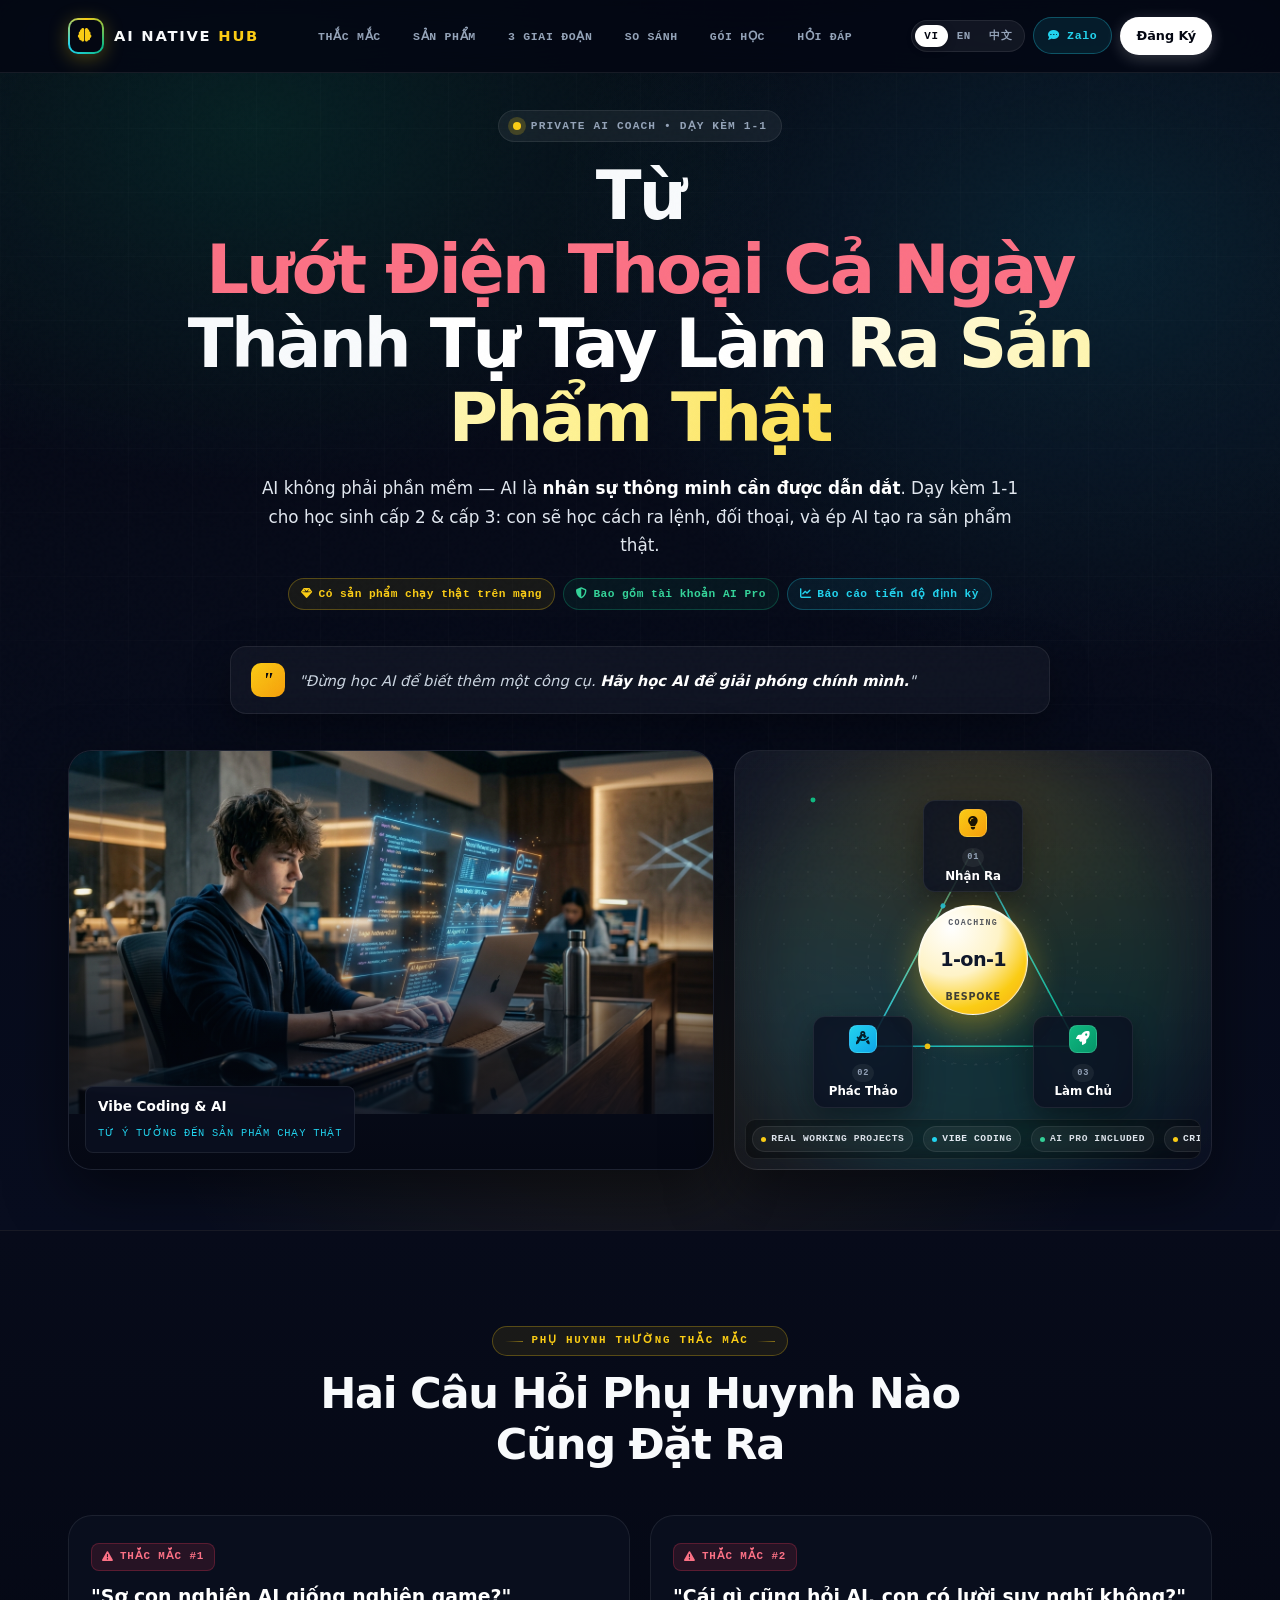
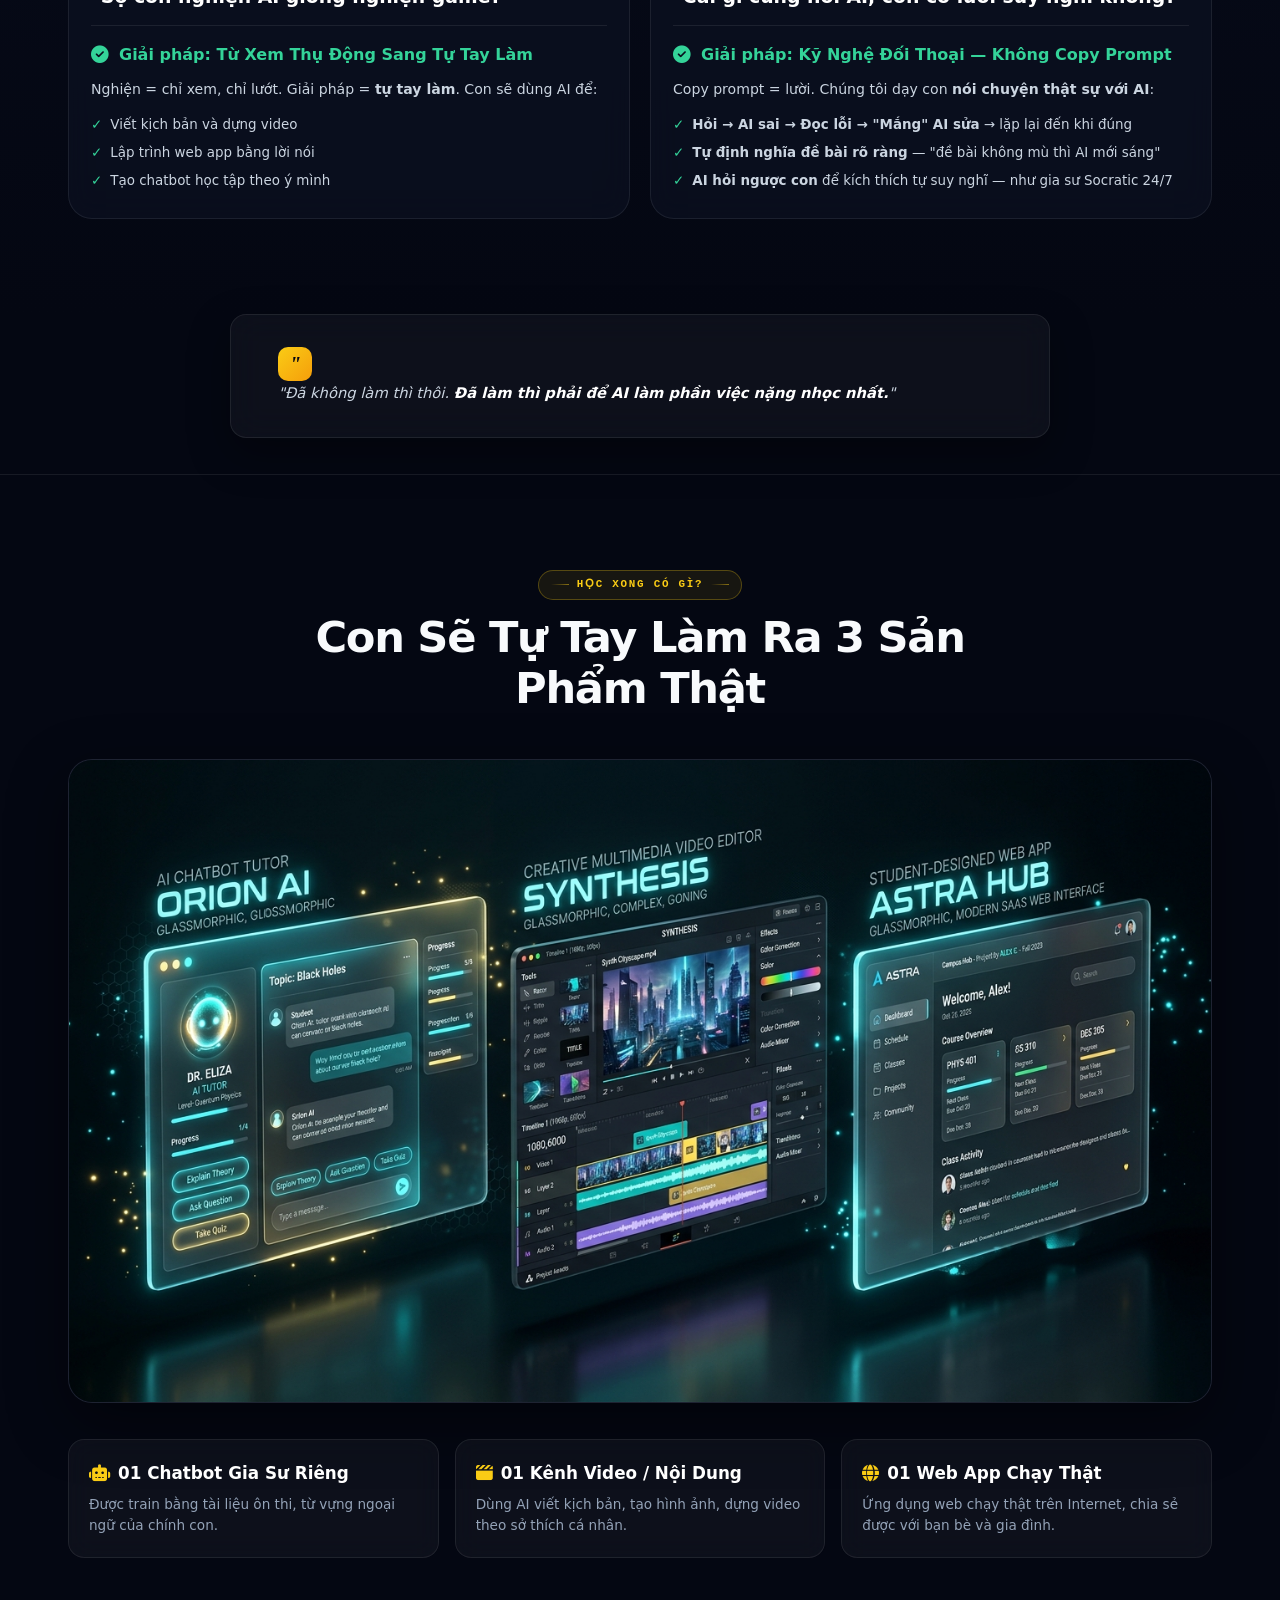
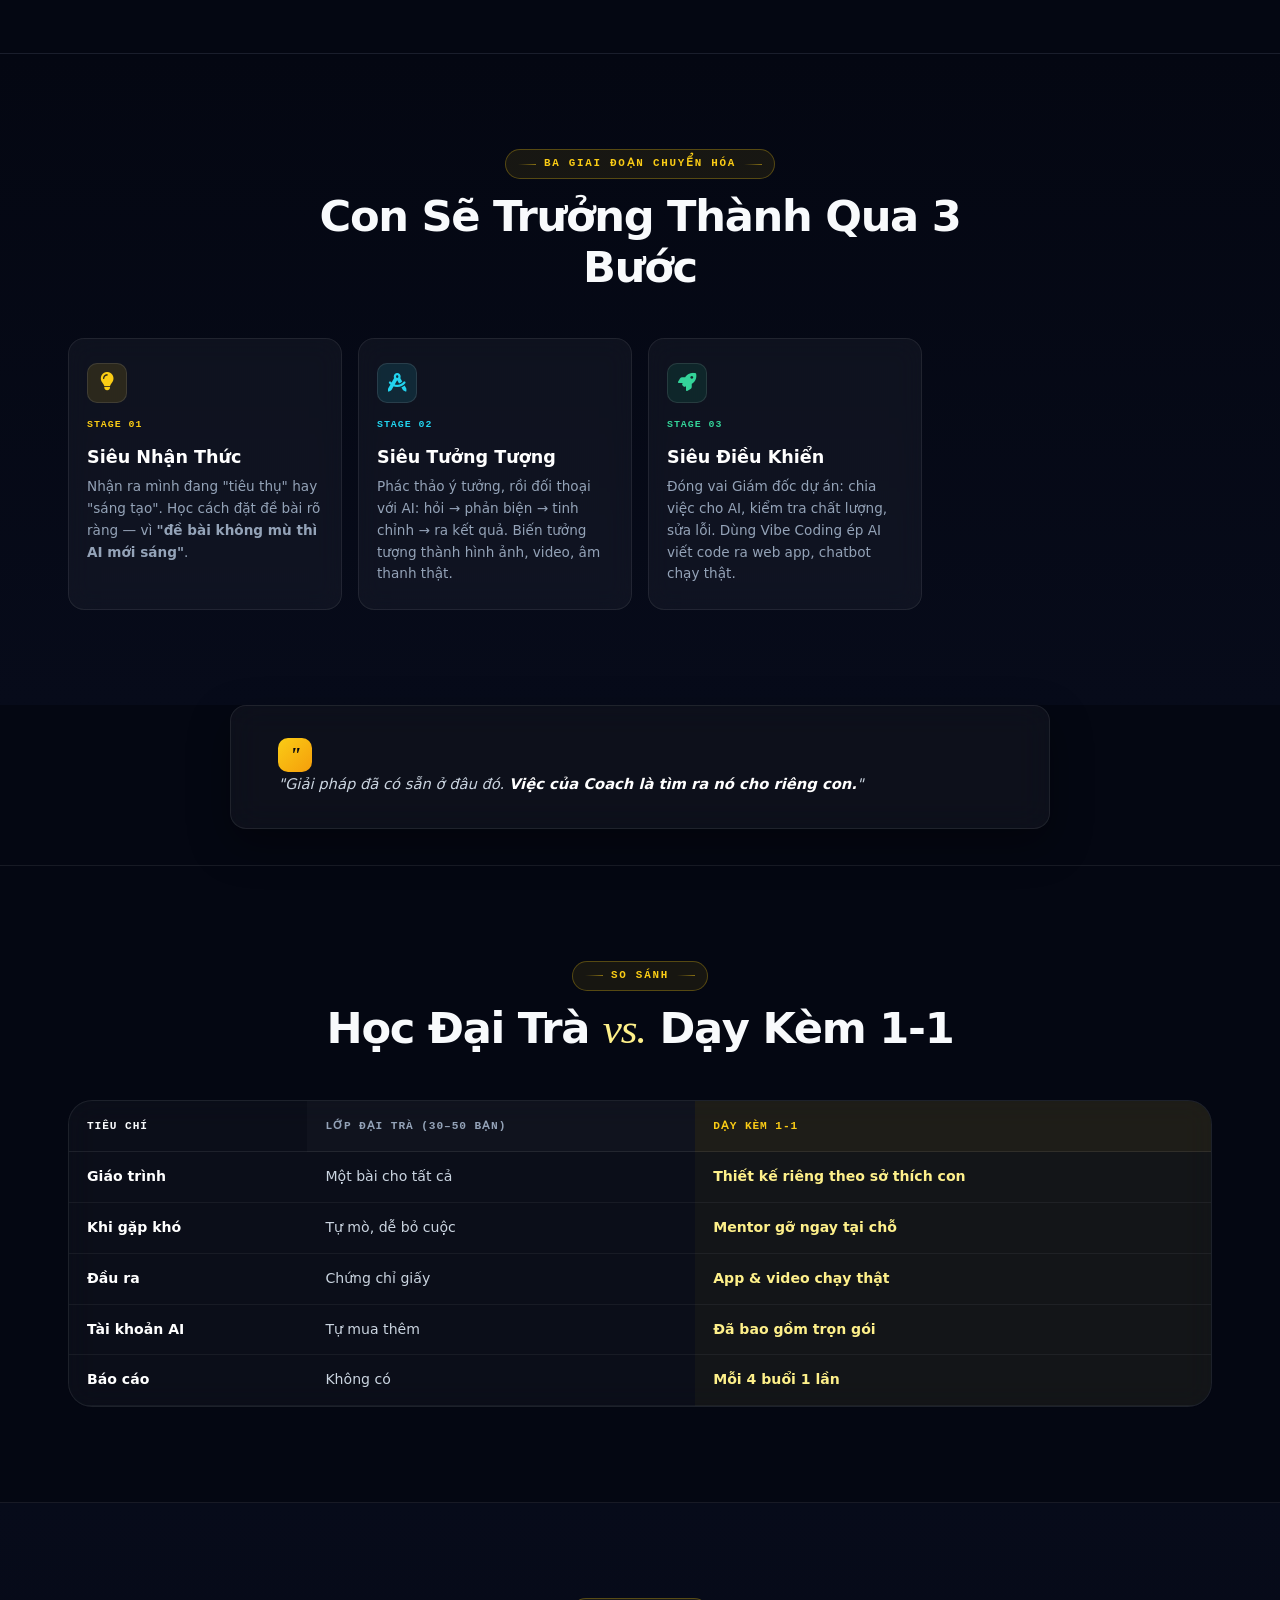
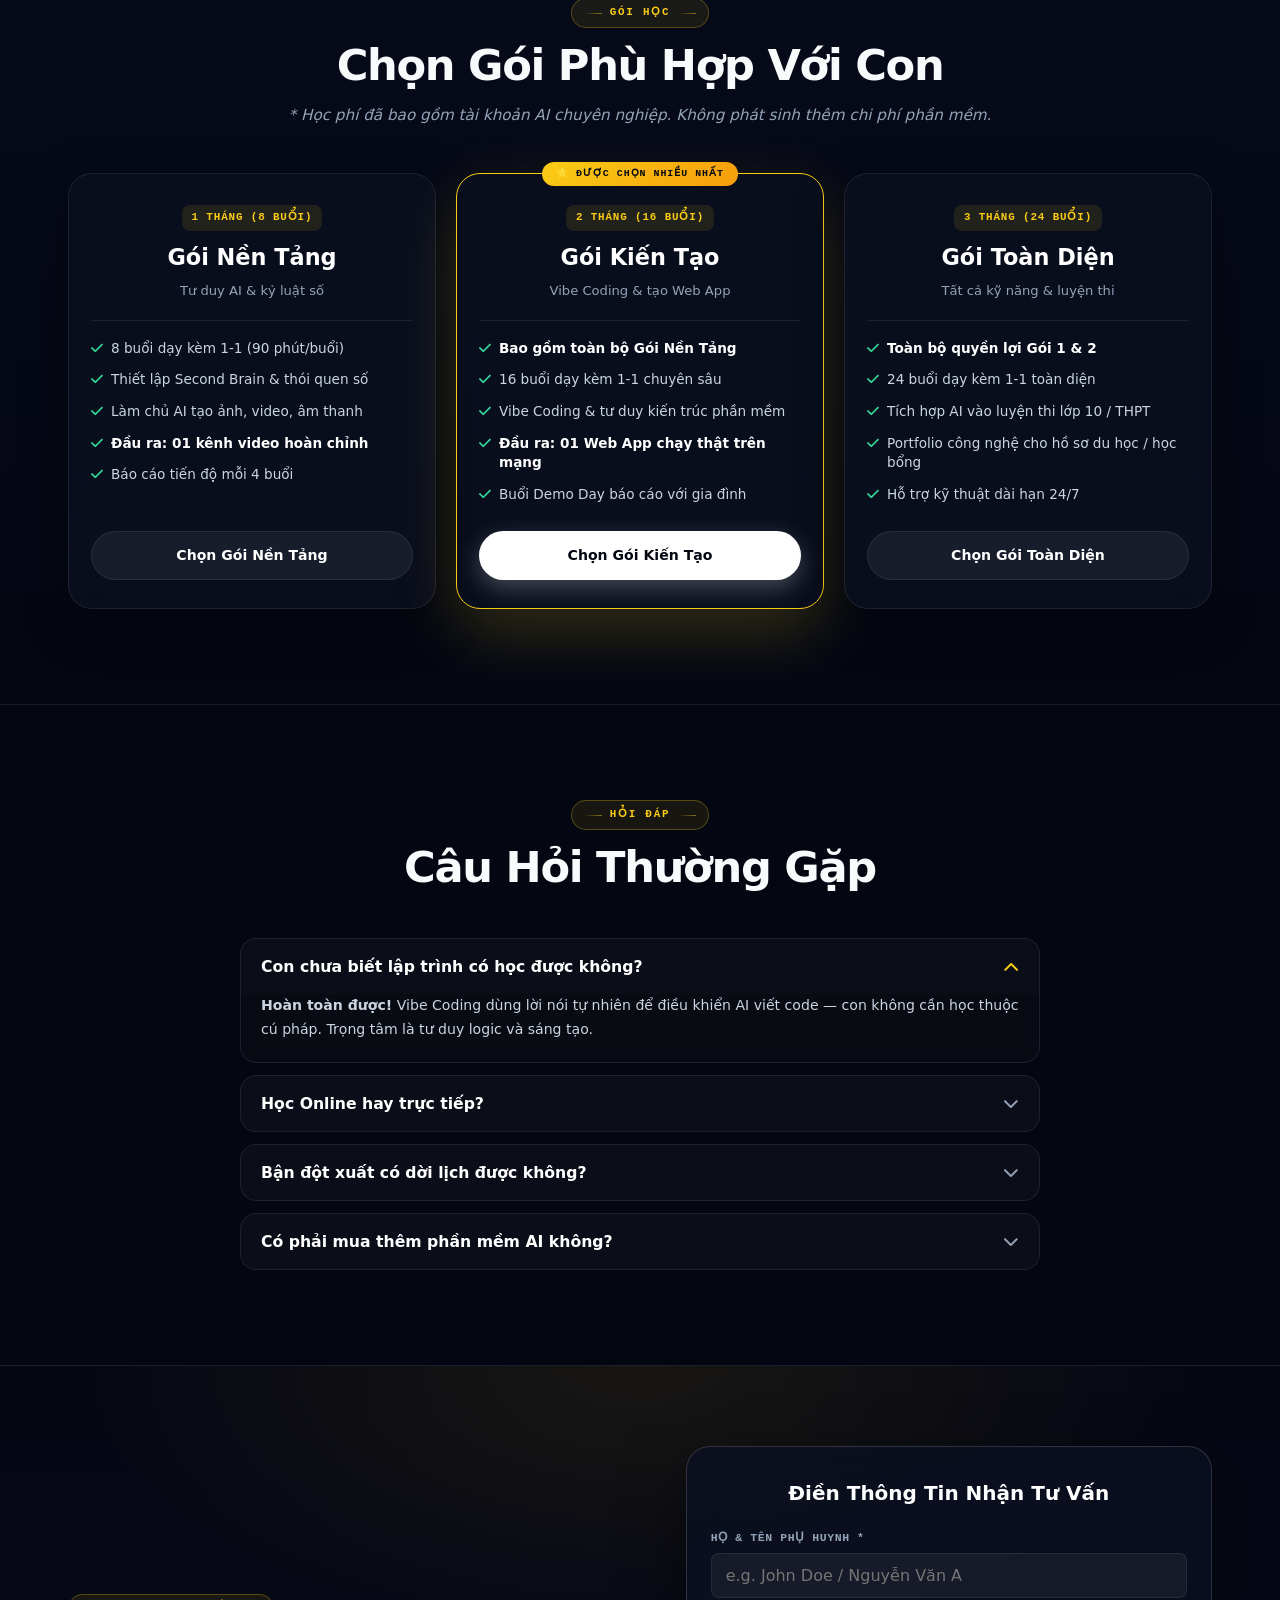
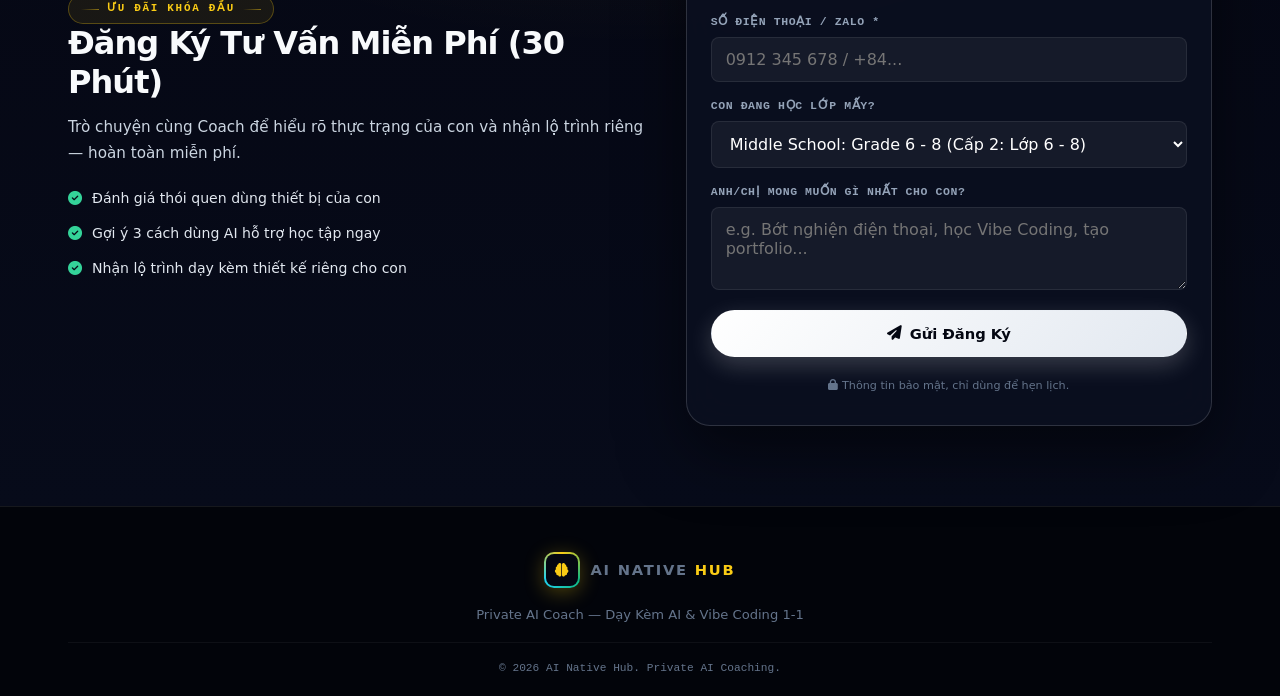
==== commit 68eb6199: "feat: restore brand soul - 3 Meta pillars, Dialog Engineering, source quotes, AI-as-teammate philoso" ====
--- a/index.html
+++ b/index.html
@@ -45,9 +45,9 @@
       <span>02</span>
     </a>
     <a href="#pillars" class="drawer-link">
-      <span class="vi">4 Kỹ Năng</span>
-      <span class="en">4 Skills</span>
-      <span class="zh">四大技能</span>
+      <span class="vi">3 Giai Đoạn</span>
+      <span class="en">3 Stages</span>
+      <span class="zh">三阶段</span>
       <span>03</span>
     </a>
     <a href="#comparison" class="drawer-link">
@@ -93,9 +93,9 @@
           <span class="zh">作品</span>
         </a>
         <a href="#pillars">
-          <span class="vi">4 Kỹ Năng</span>
-          <span class="en">4 Skills</span>
-          <span class="zh">四大技能</span>
+          <span class="vi">3 Giai Đoạn</span>
+          <span class="en">3 Stages</span>
+          <span class="zh">三阶段</span>
         </a>
         <a href="#comparison">
           <span class="vi">So Sánh</span>
@@ -166,15 +166,14 @@
           到 <span class="grad-gold">亲手做出真实作品</span>
         </h1>
 
-        <!-- Subtitle Multilingual -->
         <p class="hero-subtitle vi">
-          Dạy kèm 1-1 cho học sinh <strong>Cấp 2 & Cấp 3</strong>. Biến thời gian lướt điện thoại thành kỹ năng <strong>lập trình, sáng tạo nội dung và tư duy phản biện</strong>.
+          AI không phải phần mềm — AI là <strong>nhân sự thông minh cần được dẫn dắt</strong>. Dạy kèm 1-1 cho học sinh cấp 2 & cấp 3: con sẽ học cách ra lệnh, đối thoại, và ép AI tạo ra sản phẩm thật.
         </p>
         <p class="hero-subtitle en">
-          Private 1-on-1 coaching for <strong>middle & high school students</strong>. Turn screen time into real skills — <strong>coding, content creation, and critical thinking</strong>.
+          AI isn't just software — it's a <strong>brilliant team member that needs direction</strong>. Private 1-on-1 for middle & high school: your child learns to lead AI and build real things.
         </p>
         <p class="hero-subtitle zh">
-          专为<strong>初中与高中生</strong>设计的1对1私教。把刷屏时间变成<strong>编程、内容创作和批判性思维</strong>的真本事。
+          AI不是软件工具——它是一个<strong>需要指导的聪明队友</strong>。初高中生1对1私教：教孩子学会带领AI，做出真实作品。
         </p>
 
         <!-- Pills Multilingual -->
@@ -204,13 +203,13 @@
       <div class="hero-quote">
         <div class="q-mark">"</div>
         <p class="quote-text vi">
-          "Cấm công nghệ không bảo vệ được con — chỉ khiến con tụt lại phía sau. <strong>Dạy con làm chủ AI</strong> mới là cách bảo vệ tốt nhất."
+          "Đừng học AI để biết thêm một công cụ. <strong>Hãy học AI để giải phóng chính mình.</strong>"
         </p>
         <p class="quote-text en">
-          "You can't protect your child by banning technology — you protect them by <strong>teaching them to master it</strong>."
+          "Don't learn AI just to add another tool. <strong>Learn AI to set yourself free.</strong>"
         </p>
         <p class="quote-text zh">
-          "禁用科技保护不了孩子。<strong>教会他们驾驭AI</strong>，才是给未来最好的准备。"
+          "学AI不是为了多会一个软件。<strong>而是为了解放自己。</strong>"
         </p>
       </div>
 
@@ -253,41 +252,41 @@
               <circle r="2.8" fill="#10B981"><animateMotion dur="6s" repeatCount="indefinite" begin="4s" rotate="auto"><mpath href="#triPath"/></animateMotion></circle>
             </svg>
 
-            <!-- NODE A -->
+            <!-- NODE A: SIÊU NHẬN THỨC -->
             <div class="node a">
               <div class="node-card">
-                <div class="node-icon"><i class="fa-solid fa-terminal"></i></div>
+                <div class="node-icon"><i class="fa-solid fa-lightbulb"></i></div>
                 <kbd>01</kbd>
                 <h4>
-                  <span class="vi">Đặt Lệnh Thông Minh</span>
-                  <span class="en">Prompt Mastery</span>
-                  <span class="zh">精准提问</span>
+                  <span class="vi">Nhận Ra</span>
+                  <span class="en">Awareness</span>
+                  <span class="zh">觉醒</span>
                 </h4>
               </div>
             </div>
 
-            <!-- NODE B -->
+            <!-- NODE B: SIÊU TƯỞNG TƯỢNG -->
             <div class="node b">
               <div class="node-card">
-                <div class="node-icon"><i class="fa-solid fa-wand-magic-sparkles"></i></div>
+                <div class="node-icon"><i class="fa-solid fa-compass-drafting"></i></div>
                 <kbd>02</kbd>
                 <h4>
-                  <span class="vi">Vibe Coding</span>
-                  <span class="en">Vibe Coding</span>
-                  <span class="zh">自然语言编程</span>
+                  <span class="vi">Phác Thảo</span>
+                  <span class="en">Envision</span>
+                  <span class="zh">构想</span>
                 </h4>
               </div>
             </div>
 
-            <!-- NODE C -->
+            <!-- NODE C: SIÊU ĐIỀU KHIỂN -->
             <div class="node c">
               <div class="node-card">
-                <div class="node-icon"><i class="fa-solid fa-database"></i></div>
+                <div class="node-icon"><i class="fa-solid fa-rocket"></i></div>
                 <kbd>03</kbd>
                 <h4>
-                  <span class="vi">Second Brain</span>
-                  <span class="en">Second Brain</span>
-                  <span class="zh">第二大脑</span>
+                  <span class="vi">Làm Chủ</span>
+                  <span class="en">Build & Ship</span>
+                  <span class="zh">实战</span>
                 </h4>
               </div>
             </div>
@@ -403,34 +402,34 @@
           <div class="o-solution">
             <div class="o-solution-header">
               <i class="fa-solid fa-circle-check"></i>
-              <h4 class="vi">Giải pháp: Hỏi Đúng Cách, Nghĩ Sâu Hơn</h4>
-              <h4 class="en">Solution: Ask Better, Think Deeper</h4>
-              <h4 class="zh">解决方案：学会提问，思考更深</h4>
+              <h4 class="vi">Giải pháp: Kỹ Nghệ Đối Thoại — Không Copy Prompt</h4>
+              <h4 class="en">Solution: Dialog Engineering — Not Copying Prompts</h4>
+              <h4 class="zh">解决方案：对话工程——不是抄提示词</h4>
             </div>
             <p class="vi">
-              Chép bài từ AI = lười. Nhưng chúng tôi dạy con <strong>cách khác</strong>:
+              Copy prompt = lười. Chúng tôi dạy con <strong>nói chuyện thật sự với AI</strong>:
             </p>
             <p class="en">
-              Copying from AI makes the brain lazy. We teach <strong>the opposite</strong>:
+              Copying prompts is lazy. We teach <strong>real conversation with AI</strong>:
             </p>
             <p class="zh">
-              抄AI答案=偷懒。我们教的是<strong>完全不同的方法</strong>：
+              抄提示词=偷懒。我们教的是<strong>和AI真正对话</strong>：
             </p>
             <ul>
               <li>
-                <span class="vi"><strong>Tự tách vấn đề</strong>, đặt câu hỏi chuẩn xác cho AI</span>
-                <span class="en"><strong>Break problems down</strong> and ask precise, structured questions</span>
-                <span class="zh"><strong>拆解问题</strong>，给AI精准的结构化指令</span>
+                <span class="vi"><strong>Hỏi → AI sai → Đọc lỗi → "Mắng" AI sửa</strong> → lặp lại đến khi đúng</span>
+                <span class="en"><strong>Ask → AI gets it wrong → Read the error → Push back</strong> → repeat until right</span>
+                <span class="zh"><strong>提问→AI答错→分析错误→要求修正</strong>→反复直到正确</span>
               </li>
               <li>
-                <span class="vi"><strong>Kiểm tra và bắt lỗi</strong> câu trả lời của AI</span>
-                <span class="en"><strong>Fact-check</strong> and challenge every AI response</span>
-                <span class="zh"><strong>验证AI回答</strong>，找出错误和漏洞</span>
+                <span class="vi"><strong>Tự định nghĩa đề bài rõ ràng</strong> — "đề bài không mù thì AI mới sáng"</span>
+                <span class="en"><strong>Define the problem clearly first</strong> — AI is only as good as the brief</span>
+                <span class="zh"><strong>先把问题定义清楚</strong>——问题不模糊，AI才能给好答案</span>
               </li>
               <li>
-                <span class="vi"><strong>Dùng AI như gia sư hỏi ngược</strong>, kích thích con tự suy nghĩ</span>
-                <span class="en"><strong>Use AI as a Socratic tutor</strong> that asks questions back</span>
-                <span class="zh"><strong>让AI反过来提问</strong>，激发孩子独立思考</span>
+                <span class="vi"><strong>AI hỏi ngược con</strong> để kích thích tự suy nghĩ — như gia sư Socratic 24/7</span>
+                <span class="en"><strong>AI asks questions back</strong> to spark independent thinking — a 24/7 Socratic tutor</span>
+                <span class="zh"><strong>让AI反过来提问</strong>，激发独立思考——24/7苏格拉底式导师</span>
               </li>
             </ul>
           </div>
@@ -439,6 +438,16 @@
 
     </div>
   </section>
+
+  <!-- QUOTE DIVIDER -->
+  <div class="hero-quote" style="padding:2rem 1.2rem">
+    <div class="container">
+      <div class="q-mark">"</div>
+      <p class="quote-text vi">"Đã không làm thì thôi. <strong>Đã làm thì phải để AI làm phần việc nặng nhọc nhất.</strong>"</p>
+      <p class="quote-text en">"If you're going to do it, <strong>let AI handle the heavy lifting.</strong>"</p>
+      <p class="quote-text zh">"要做就做到底。<strong>让AI承担最繁重的部分。</strong>"</p>
+    </div>
+  </div>
 
   <!-- SECTION: DELIVERABLES SHOWCASE -->
   <section id="showcase" class="section">
@@ -499,69 +508,68 @@
     </div>
   </section>
 
-  <!-- SECTION: 4 PILLARS -->
+  <!-- SECTION: 3 TRỤ CỘT META -->
   <section id="pillars" class="section pillars-section">
     <div class="container">
       
       <div class="sec-head">
         <div class="k-label">
-          <span class="vi">BỐN KỸ NĂNG CỐT LÕI</span>
-          <span class="en">FOUR CORE SKILLS</span>
-          <span class="zh">四大核心技能</span>
-        </div>
-        <h2 class="vi">Bốn Năng Lực Con Sẽ Nắm Được</h2>
-        <h2 class="en">Four Skills Your Child Will Master</h2>
-        <h2 class="zh">孩子将掌握的四项能力</h2>
+          <span class="vi">BA GIAI ĐOẠN CHUYỂN HÓA</span>
+          <span class="en">THREE STAGES OF TRANSFORMATION</span>
+          <span class="zh">三个蜕变阶段</span>
+        </div>
+        <h2 class="vi">Con Sẽ Trưởng Thành Qua 3 Bước</h2>
+        <h2 class="en">Your Child Grows Through 3 Stages</h2>
+        <h2 class="zh">孩子将经历三个成长阶段</h2>
       </div>
 
       <div class="pillars-grid">
         <div class="p-card gold">
-          <div class="p-icon-box"><i class="fa-solid fa-terminal"></i></div>
-          <div class="p-tag">Pillar 01</div>
-          <h3 class="vi">Đặt Lệnh Thông Minh</h3>
-          <h3 class="en">Prompt Mastery</h3>
-          <h3 class="zh">精准提问</h3>
-          <p class="vi">Biết cách đặt câu hỏi rõ ràng, có cấu trúc để AI hiểu đúng và làm đúng.</p>
-          <p class="en">Ask clear, structured questions so AI delivers exactly what you need.</p>
-          <p class="zh">学会清晰、有逻辑地提问，让AI精准执行。</p>
+          <div class="p-icon-box"><i class="fa-solid fa-lightbulb"></i></div>
+          <div class="p-tag">Stage 01</div>
+          <h3 class="vi">Siêu Nhận Thức</h3>
+          <h3 class="en">Meta-Cognition</h3>
+          <h3 class="zh">超认知</h3>
+          <p class="vi">Nhận ra mình đang "tiêu thụ" hay "sáng tạo". Học cách đặt đề bài rõ ràng — vì <strong>"đề bài không mù thì AI mới sáng"</strong>.</p>
+          <p class="en">Recognize consuming vs. creating. Learn to define problems clearly — because <strong>AI is only as brilliant as the brief it receives</strong>.</p>
+          <p class="zh">分清"消费"与"创造"。学会清晰定义问题——因为<strong>问题不模糊，AI才能给出好答案</strong>。</p>
         </div>
 
         <div class="p-card cy">
-          <div class="p-icon-box"><i class="fa-solid fa-wand-magic-sparkles"></i></div>
-          <div class="p-tag">Pillar 02</div>
-          <h3 class="vi">Lập Trình Bằng Lời Nói</h3>
-          <h3 class="en">Vibe Coding</h3>
-          <h3 class="zh">自然语言编程</h3>
-          <p class="vi">Dùng tiếng Việt bình thường để AI tự viết code. Không cần học thuộc cú pháp.</p>
-          <p class="en">Tell AI what to build in plain language. No memorizing code syntax.</p>
-          <p class="zh">用日常语言告诉AI你要什么，不用背代码语法。</p>
+          <div class="p-icon-box"><i class="fa-solid fa-compass-drafting"></i></div>
+          <div class="p-tag">Stage 02</div>
+          <h3 class="vi">Siêu Tưởng Tượng</h3>
+          <h3 class="en">Meta-Imagination</h3>
+          <h3 class="zh">超想象</h3>
+          <p class="vi">Phác thảo ý tưởng, rồi đối thoại với AI: hỏi → phản biện → tinh chỉnh → ra kết quả. Biến tưởng tượng thành hình ảnh, video, âm thanh thật.</p>
+          <p class="en">Sketch ideas, then converse with AI: ask → challenge → refine → get real results. Turn imagination into actual images, videos, and audio.</p>
+          <p class="zh">构思创意，再与AI对话：提问→质疑→优化→产出结果。把想象变成真实的图像、视频和音频。</p>
         </div>
 
         <div class="p-card em">
-          <div class="p-icon-box"><i class="fa-solid fa-database"></i></div>
-          <div class="p-tag">Pillar 03</div>
-          <h3 class="vi">Bộ Não Thứ Hai</h3>
-          <h3 class="en">Second Brain</h3>
-          <h3 class="zh">第二大脑</h3>
-          <p class="vi">Xây hệ thống ghi chú thông minh, rèn thói quen dùng thiết bị có kỷ luật.</p>
-          <p class="en">Build a smart note system and develop healthy screen habits.</p>
-          <p class="zh">搭建智能笔记系统，养成健康的屏幕使用习惯。</p>
-        </div>
-
-        <div class="p-card vt">
-          <div class="p-icon-box"><i class="fa-solid fa-bolt"></i></div>
-          <div class="p-tag">Pillar 04</div>
-          <h3 class="vi">Tăng Tốc Học Tập</h3>
-          <h3 class="en">Supercharged Studying</h3>
-          <h3 class="zh">学习效率飞跃</h3>
-          <p class="vi">AI tóm tắt bài, vẽ sơ đồ tư duy, luyện thi và luyện nói ngoại ngữ không giới hạn.</p>
-          <p class="en">AI-powered summaries, mind maps, exam prep, and unlimited language practice.</p>
-          <p class="zh">AI总结知识点、画思维导图、备考复习、无限外语口语练习。</p>
+          <div class="p-icon-box"><i class="fa-solid fa-rocket"></i></div>
+          <div class="p-tag">Stage 03</div>
+          <h3 class="vi">Siêu Điều Khiển</h3>
+          <h3 class="en">Meta-Control</h3>
+          <h3 class="zh">超调控</h3>
+          <p class="vi">Đóng vai Giám đốc dự án: chia việc cho AI, kiểm tra chất lượng, sửa lỗi. Dùng Vibe Coding ép AI viết code ra web app, chatbot chạy thật.</p>
+          <p class="en">Act as Project Director: delegate tasks to AI, quality-check output, fix bugs. Use Vibe Coding to ship real web apps and chatbots.</p>
+          <p class="zh">扮演项目总监：给AI分配任务、检查质量、修复错误。用Vibe Coding交付真实的网站应用和聊天机器人。</p>
         </div>
       </div>
 
     </div>
   </section>
+
+  <!-- QUOTE DIVIDER -->
+  <div class="hero-quote" style="padding:2rem 1.2rem">
+    <div class="container">
+      <div class="q-mark">"</div>
+      <p class="quote-text vi">"Giải pháp đã có sẵn ở đâu đó. <strong>Việc của Coach là tìm ra nó cho riêng con.</strong>"</p>
+      <p class="quote-text en">"The solution already exists somewhere. <strong>The Coach's job is to find it — for your child.</strong>"</p>
+      <p class="quote-text zh">"答案早就存在于某处。<strong>导师的任务，是为你的孩子找到它。</strong>"</p>
+    </div>
+  </div>
 
   <!-- SECTION: COMPARISON TABLE -->
   <section id="comparison" class="section">
--- a/style.css
+++ b/style.css
@@ -0,0 +1,1920 @@
+/* ==========================================================================
+   AI NATIVE HUB — MULTILINGUAL LUXURY TECH / CYBER DESIGN SYSTEM
+   Inspired by Trinity Blueprint • Deep Space Void, Neon Accents, Glassmorphism
+   Optimized for iOS (iPhone) & Android + Multilingual (VI / EN / ZH)
+   ========================================================================== */
+
+:root {
+  /* Core Void Palette */
+  --void: #040712;
+  --void2: #070B1A;
+  --surface: #0B1020;
+  --surface2: #111731;
+  --surface-glass: rgba(15, 23, 42, 0.8);
+  --surface-card: rgba(255, 255, 255, 0.04);
+  --surface-hover: rgba(255, 255, 255, 0.08);
+
+  /* Lines & Borders */
+  --line: rgba(255, 255, 255, 0.08);
+  --line2: rgba(255, 255, 255, 0.15);
+  --line-gold: rgba(250, 204, 21, 0.28);
+  --line-emerald: rgba(16, 185, 129, 0.28);
+  --line-cyan: rgba(34, 211, 238, 0.28);
+
+  /* Luminous Accents */
+  --gold: #FACC15;
+  --gold2: #F59E0B;
+  --gold-glow: rgba(250, 204, 21, 0.25);
+
+  --emerald: #10B981;
+  --emerald2: #34D399;
+  --emerald-glow: rgba(16, 185, 129, 0.25);
+
+  --cyan: #22D3EE;
+  --cyan2: #38BDF8;
+  --cyan-glow: rgba(34, 211, 238, 0.25);
+
+  --danger: #F43F5E;
+  --danger2: #FB7185;
+  --danger-glow: rgba(244, 63, 94, 0.25);
+
+  --violet: #A78BFA;
+
+  /* Typography Colors */
+  --text: #F8FAFC;
+  --text-dim: #E2E8F0;
+  --muted: #94A3B8;
+  --dim: #64748B;
+
+  /* Fonts */
+  --font-main: 'Plus Jakarta Sans', system-ui, -apple-system, sans-serif;
+  --font-heading: 'Space Grotesk', var(--font-main);
+  --font-serif: 'Instrument Serif', Georgia, serif;
+  --font-mono: 'JetBrains Mono', monospace;
+
+  /* Transitions */
+  --ease: cubic-bezier(.16, 1, .3, 1);
+  --ease2: cubic-bezier(.22, 1, .36, 1);
+
+  /* Radius */
+  --radius-sm: 8px;
+  --radius-md: 16px;
+  --radius-lg: 24px;
+  --radius-full: 9999px;
+  --max-w: 1200px;
+
+  /* Safe Area for iPhone */
+  --sat: env(safe-area-inset-top, 0px);
+  --sab: env(safe-area-inset-bottom, 0px);
+}
+
+/* Base Reset */
+*, *::before, *::after {
+  margin: 0;
+  padding: 0;
+  box-sizing: border-box;
+  -webkit-tap-highlight-color: transparent;
+}
+
+html {
+  scroll-behavior: smooth;
+  scroll-padding-top: 80px;
+  font-size: 16px;
+  -webkit-font-smoothing: antialiased;
+  background-color: var(--void);
+}
+
+body {
+  font-family: var(--font-main);
+  background-color: var(--void);
+  color: var(--text);
+  line-height: 1.65;
+  overflow-x: hidden;
+  position: relative;
+  padding-bottom: calc(70px + var(--sab));
+}
+
+@media (min-width: 768px) {
+  body {
+    padding-bottom: 0;
+  }
+}
+
+a {
+  color: inherit;
+  text-decoration: none;
+}
+
+ul {
+  list-style: none;
+}
+
+img {
+  max-width: 100%;
+  height: auto;
+  display: block;
+}
+
+::selection {
+  background: rgba(250, 204, 21, 0.35);
+  color: #FFFFFF;
+}
+
+/* ==========================================================================
+   MULTILINGUAL SWITCHER SYSTEM (VI / EN / ZH)
+   ========================================================================== */
+.vi, .en, .zh { display: none; }
+html[lang="vi"] .vi { display: inline; }
+html[lang="vi"] div.vi, html[lang="vi"] p.vi, html[lang="vi"] h1.vi, html[lang="vi"] h2.vi, html[lang="vi"] h3.vi, html[lang="vi"] h4.vi, html[lang="vi"] li.vi, html[lang="vi"] span.vi-block { display: block; }
+html[lang="vi"] span.vi-inline { display: inline; }
+
+html[lang="en"] .en { display: inline; }
+html[lang="en"] div.en, html[lang="en"] p.en, html[lang="en"] h1.en, html[lang="en"] h2.en, html[lang="en"] h3.en, html[lang="en"] h4.en, html[lang="en"] li.en, html[lang="en"] span.en-block { display: block; }
+html[lang="en"] span.en-inline { display: inline; }
+
+html[lang="zh"] .zh { display: inline; }
+html[lang="zh"] div.zh, html[lang="zh"] p.zh, html[lang="zh"] h1.zh, html[lang="zh"] h2.zh, html[lang="zh"] h3.zh, html[lang="zh"] h4.zh, html[lang="zh"] li.zh, html[lang="zh"] span.zh-block { display: block; }
+html[lang="zh"] span.zh-inline { display: inline; }
+
+/* Scroll Progress Bar */
+#progress {
+  position: fixed;
+  top: 0;
+  left: 0;
+  height: 2.5px;
+  width: 0;
+  background: linear-gradient(90deg, var(--emerald), var(--gold), var(--cyan));
+  z-index: 9999;
+  transition: width 0.1s linear;
+}
+
+/* Background Texture Noise */
+.noise {
+  position: fixed;
+  inset: 0;
+  pointer-events: none;
+  opacity: 0.035;
+  z-index: 1;
+  background-image: url("data:image/svg+xml,%3Csvg viewBox='0 0 256 256' xmlns='http://www.w3.org/2000/svg'%3E%3Cfilter id='n'%3E%3CfeTurbulence type='fractalNoise' baseFrequency='0.9' stitchTiles='stitch'/%3E%3C/filter%3E%3Crect width='100%25' height='100%25' filter='url(%23n)' opacity='0.5'/%3E%3C/svg%3E");
+}
+
+/* Container */
+.container {
+  width: 100%;
+  max-width: var(--max-w);
+  margin: 0 auto;
+  padding: 0 20px;
+  position: relative;
+  z-index: 2;
+}
+
+@media (min-width: 640px) {
+  .container {
+    padding: 0 28px;
+  }
+}
+
+/* ==========================================================================
+   NAVIGATION
+   ========================================================================== */
+.nav {
+  position: fixed;
+  top: 0;
+  left: 0;
+  right: 0;
+  z-index: 900;
+  backdrop-filter: blur(24px) saturate(1.6);
+  -webkit-backdrop-filter: blur(24px) saturate(1.6);
+  background: rgba(4, 7, 18, 0.85);
+  border-bottom: 1px solid var(--line);
+  transition: transform 0.4s var(--ease);
+}
+
+.nav-inner {
+  height: 68px;
+  display: flex;
+  align-items: center;
+  justify-content: space-between;
+  gap: 12px;
+}
+
+@media (min-width: 900px) {
+  .nav-inner {
+    height: 72px;
+  }
+}
+
+.brand {
+  font-family: var(--font-heading);
+  font-weight: 700;
+  letter-spacing: 0.12em;
+  font-size: 0.92rem;
+  display: flex;
+  align-items: center;
+  gap: 10px;
+  white-space: nowrap;
+}
+
+.brand-mark {
+  width: 36px;
+  height: 36px;
+  border-radius: 10px;
+  background: conic-gradient(from 0deg, var(--gold), var(--emerald), var(--cyan), var(--gold));
+  display: grid;
+  place-items: center;
+  position: relative;
+  box-shadow: 0 4px 20px rgba(250, 204, 21, 0.3);
+}
+
+.brand-mark::after {
+  content: '';
+  position: absolute;
+  inset: 2px;
+  background: var(--void);
+  border-radius: 8px;
+}
+
+.brand-mark i {
+  position: relative;
+  z-index: 1;
+  font-size: 0.85rem;
+  color: var(--gold);
+}
+
+.brand-text strong {
+  color: var(--gold);
+}
+
+.nav-links {
+  display: none;
+  gap: 6px;
+  align-items: center;
+}
+
+@media (min-width: 1024px) {
+  .nav-links {
+    display: flex;
+  }
+}
+
+.nav-links a {
+  font-family: var(--font-mono);
+  font-size: 0.72rem;
+  font-weight: 600;
+  letter-spacing: 0.06em;
+  text-transform: uppercase;
+  color: var(--muted);
+  padding: 8px 12px;
+  border-radius: var(--radius-full);
+  border: 1px solid transparent;
+  transition: 0.25s var(--ease);
+}
+
+.nav-links a:hover {
+  color: var(--text);
+  background: rgba(255, 255, 255, 0.06);
+  border-color: var(--line);
+}
+
+.nav-actions {
+  display: flex;
+  align-items: center;
+  gap: 8px;
+}
+
+/* Language Switcher Pill Group */
+.lang-switcher {
+  display: flex;
+  align-items: center;
+  background: rgba(255, 255, 255, 0.06);
+  border: 1px solid var(--line);
+  border-radius: var(--radius-full);
+  padding: 3px;
+}
+
+.lang-btn {
+  border: none;
+  background: transparent;
+  color: var(--muted);
+  font-family: var(--font-mono);
+  font-size: 0.68rem;
+  font-weight: 700;
+  letter-spacing: 0.06em;
+  padding: 5px 9px;
+  border-radius: var(--radius-full);
+  cursor: pointer;
+  transition: 0.2s;
+}
+
+.lang-btn.active {
+  background: #FFFFFF;
+  color: var(--void);
+  box-shadow: 0 2px 8px rgba(0, 0, 0, 0.3);
+}
+
+.btn-nav-zalo {
+  font-family: var(--font-mono);
+  font-size: 0.72rem;
+  font-weight: 700;
+  letter-spacing: 0.06em;
+  padding: 8px 14px;
+  border-radius: var(--radius-full);
+  background: rgba(34, 211, 238, 0.1);
+  color: var(--cyan);
+  border: 1px solid rgba(34, 211, 238, 0.3);
+  display: none;
+  align-items: center;
+  gap: 6px;
+  transition: 0.2s;
+}
+
+@media (min-width: 640px) {
+  .btn-nav-zalo {
+    display: inline-flex;
+  }
+}
+
+.btn-nav-zalo:hover {
+  background: rgba(34, 211, 238, 0.2);
+  transform: translateY(-1px);
+}
+
+.btn-nav-cta {
+  font-family: var(--font-main);
+  font-size: 0.8rem;
+  font-weight: 700;
+  padding: 8px 16px;
+  border-radius: var(--radius-full);
+  background: #FFFFFF;
+  color: var(--void);
+  display: inline-flex;
+  align-items: center;
+  gap: 6px;
+  transition: 0.2s;
+  box-shadow: 0 4px 16px rgba(255, 255, 255, 0.2);
+}
+
+.btn-nav-cta:hover {
+  transform: translateY(-1px);
+  background: #F1F5F9;
+}
+
+/* Hamburger for Mobile Drawer */
+.hamburger {
+  display: grid;
+  place-items: center;
+  width: 38px;
+  height: 38px;
+  border-radius: var(--radius-full);
+  border: 1px solid var(--line);
+  background: rgba(255, 255, 255, 0.05);
+  cursor: pointer;
+}
+
+@media (min-width: 1024px) {
+  .hamburger {
+    display: none;
+  }
+}
+
+.hamburger i, .hamburger i::before, .hamburger i::after {
+  content: '';
+  display: block;
+  width: 16px;
+  height: 2px;
+  background: var(--text);
+  border-radius: 2px;
+  transition: 0.3s var(--ease);
+  position: relative;
+}
+
+.hamburger i::before { position: absolute; top: -5px; }
+.hamburger i::after { position: absolute; top: 5px; }
+.hamburger.open i { background: transparent; }
+.hamburger.open i::before { transform: rotate(45deg); top: 0; }
+.hamburger.open i::after { transform: rotate(-45deg); top: 0; }
+
+/* Mobile Drawer */
+.drawer {
+  position: fixed;
+  inset: 0;
+  z-index: 899;
+  background: rgba(4, 7, 18, 0.95);
+  backdrop-filter: blur(28px);
+  display: flex;
+  flex-direction: column;
+  padding: 88px 24px 32px;
+  opacity: 0;
+  visibility: hidden;
+  transition: 0.35s var(--ease);
+}
+
+.drawer.open {
+  opacity: 1;
+  visibility: visible;
+}
+
+.drawer a {
+  font-family: var(--font-heading);
+  font-size: 1.6rem;
+  font-weight: 700;
+  padding: 14px 0;
+  border-bottom: 1px solid var(--line);
+  color: var(--muted);
+  display: flex;
+  justify-content: space-between;
+  align-items: center;
+}
+
+.drawer a:hover, .drawer a.active {
+  color: var(--gold);
+}
+
+/* ==========================================================================
+   HERO SECTION
+   ========================================================================== */
+.hero {
+  position: relative;
+  min-height: 100vh;
+  display: grid;
+  place-items: center;
+  padding: 110px 0 60px;
+  overflow: hidden;
+  isolation: isolate;
+  background: radial-gradient(900px 600px at 20% 10%, rgba(16, 185, 129, 0.14), transparent 60%),
+              radial-gradient(900px 700px at 85% 20%, rgba(34, 211, 238, 0.12), transparent 60%),
+              radial-gradient(800px 500px at 50% 90%, rgba(250, 204, 21, 0.08), transparent 60%),
+              linear-gradient(180deg, #050713 0%, #060A18 45%, #080D1F 100%);
+}
+
+.hero-grid-bg {
+  position: absolute;
+  inset: 0;
+  z-index: -1;
+  opacity: 0.18;
+  mask-image: radial-gradient(ellipse 90% 70% at 50% 30%, black 50%, transparent 80%);
+  -webkit-mask-image: radial-gradient(ellipse 90% 70% at 50% 30%, black 50%, transparent 80%);
+  background-size: 64px 64px;
+  background-image: linear-gradient(to right, rgba(255, 255, 255, 0.08) 1px, transparent 1px),
+                    linear-gradient(to bottom, rgba(255, 255, 255, 0.08) 1px, transparent 1px);
+}
+
+.orb {
+  position: absolute;
+  border-radius: 50%;
+  filter: blur(60px);
+  opacity: 0.45;
+  mix-blend-mode: screen;
+  pointer-events: none;
+  animation: floatOrb 18s ease-in-out infinite;
+}
+
+.orb1 {
+  width: 480px;
+  height: 480px;
+  left: -100px;
+  top: 10%;
+  background: radial-gradient(circle, #10B981 0%, transparent 70%);
+}
+
+.orb2 {
+  width: 580px;
+  height: 580px;
+  right: -150px;
+  top: -5%;
+  background: radial-gradient(circle, #22D3EE 0%, transparent 70%);
+  animation-delay: -6s;
+}
+
+@keyframes floatOrb {
+  0%, 100% { transform: translate3d(0, 0, 0) scale(1); }
+  50% { transform: translate3d(14px, -20px, 0) scale(1.06); }
+}
+
+.hero-top {
+  text-align: center;
+  display: grid;
+  gap: 18px;
+  justify-items: center;
+  max-width: 960px;
+  margin: 0 auto 36px;
+}
+
+.eyebrow {
+  display: inline-flex;
+  align-items: center;
+  gap: 10px;
+  padding: 6px 14px;
+  border-radius: var(--radius-full);
+  background: rgba(255, 255, 255, 0.06);
+  border: 1px solid var(--line);
+  backdrop-filter: blur(14px);
+  font-family: var(--font-mono);
+  font-size: 0.7rem;
+  font-weight: 700;
+  letter-spacing: 0.1em;
+  text-transform: uppercase;
+  color: var(--muted);
+}
+
+.eyebrow i.pulse-dot {
+  width: 8px;
+  height: 8px;
+  border-radius: 50%;
+  background: var(--gold);
+  box-shadow: 0 0 0 5px rgba(250, 204, 21, 0.2);
+  display: inline-block;
+  animation: pulseDot 2s infinite;
+}
+
+@keyframes pulseDot {
+  0%, 100% { box-shadow: 0 0 0 5px rgba(250, 204, 21, 0.2); }
+  50% { box-shadow: 0 0 0 10px rgba(250, 204, 21, 0); }
+}
+
+.hero h1 {
+  font-family: var(--font-heading);
+  font-weight: 700;
+  letter-spacing: -0.04em;
+  line-height: 1.1;
+  font-size: clamp(2.1rem, 5.8vw, 4.2rem);
+}
+
+.hero h1 .danger-strike {
+  color: var(--danger2);
+  position: relative;
+  display: inline-block;
+}
+
+.hero h1 .grad-gold {
+  background: linear-gradient(100deg, #FFFFFF 15%, #FEF08A 40%, #FACC15 60%, #F59E0B 80%, #FFFFFF 100%);
+  -webkit-background-clip: text;
+  background-clip: text;
+  -webkit-text-fill-color: transparent;
+  background-size: 200% auto;
+  animation: shimmerGrad 6s linear infinite;
+}
+
+@keyframes shimmerGrad {
+  to { background-position: 200% center; }
+}
+
+.hero-subtitle {
+  font-size: 1.05rem;
+  color: var(--text-dim);
+  max-width: 780px;
+  line-height: 1.7;
+}
+
+.hero-subtitle strong {
+  color: #FFFFFF;
+}
+
+.hero-pills {
+  display: flex;
+  flex-wrap: wrap;
+  gap: 8px;
+  justify-content: center;
+}
+
+.pill {
+  font-family: var(--font-mono);
+  font-size: 0.7rem;
+  font-weight: 600;
+  letter-spacing: 0.04em;
+  padding: 6px 12px;
+  border-radius: var(--radius-full);
+  background: rgba(255, 255, 255, 0.05);
+  border: 1px solid var(--line);
+  display: inline-flex;
+  align-items: center;
+  gap: 6px;
+}
+
+.pill.gold { color: var(--gold); border-color: var(--line-gold); background: rgba(250, 204, 21, 0.07); }
+.pill.em { color: var(--emerald2); border-color: var(--line-emerald); background: rgba(16, 185, 129, 0.07); }
+.pill.cy { color: var(--cyan); border-color: var(--line-cyan); background: rgba(34, 211, 238, 0.07); }
+
+/* Parent Reassurance Quote Banner */
+.hero-quote {
+  max-width: 820px;
+  margin: 0 auto 36px;
+  background: rgba(255, 255, 255, 0.04);
+  border: 1px solid var(--line);
+  backdrop-filter: blur(16px);
+  border-radius: var(--radius-md);
+  padding: 16px 20px;
+  display: flex;
+  align-items: center;
+  gap: 14px;
+  box-shadow: 0 16px 40px rgba(0, 0, 0, 0.35);
+}
+
+.q-mark {
+  width: 34px;
+  height: 34px;
+  border-radius: 10px;
+  background: linear-gradient(135deg, var(--gold), var(--gold2));
+  color: var(--void);
+  display: grid;
+  place-items: center;
+  font-family: var(--font-serif);
+  font-size: 1.3rem;
+  font-style: italic;
+  font-weight: 700;
+  flex-shrink: 0;
+}
+
+.quote-text {
+  font-size: 0.92rem;
+  line-height: 1.6;
+  color: #CBD5E1;
+  font-style: italic;
+}
+
+.quote-text strong {
+  color: #FFFFFF;
+}
+
+/* ==========================================================================
+   HERO VISUAL MEDIA + FLYWHEEL SECTION
+   ========================================================================== */
+.hero-visual {
+  display: grid;
+  gap: 20px;
+}
+
+@media (min-width: 980px) {
+  .hero-visual {
+    grid-template-columns: 1.15fr 0.85fr;
+    align-items: stretch;
+  }
+}
+
+/* Hero Media Image Card */
+.hero-media-card {
+  position: relative;
+  border-radius: var(--radius-lg);
+  overflow: hidden;
+  border: 1px solid var(--line);
+  box-shadow: 0 20px 60px rgba(0, 0, 0, 0.5);
+  background: #0B1020;
+  display: flex;
+  flex-direction: column;
+}
+
+.hero-media-card img {
+  width: 100%;
+  aspect-ratio: 16 / 9;
+  object-fit: cover;
+  transition: transform 0.6s var(--ease);
+}
+
+.hero-media-card:hover img {
+  transform: scale(1.03);
+}
+
+.hero-media-overlay {
+  position: absolute;
+  inset: 0;
+  background: linear-gradient(180deg, transparent 35%, rgba(4, 7, 18, 0.88) 100%);
+  pointer-events: none;
+}
+
+.hero-media-caption {
+  position: absolute;
+  left: 16px;
+  right: 16px;
+  bottom: 16px;
+  z-index: 2;
+  display: flex;
+  justify-content: space-between;
+  align-items: flex-end;
+  gap: 12px;
+}
+
+.media-hud-tag {
+  backdrop-filter: blur(14px);
+  background: rgba(11, 16, 32, 0.85);
+  border: 1px solid var(--line);
+  border-radius: var(--radius-sm);
+  padding: 8px 12px;
+}
+
+.media-hud-tag strong {
+  font-family: var(--font-heading);
+  font-size: 0.85rem;
+  color: #FFFFFF;
+  display: block;
+}
+
+.media-hud-tag span {
+  font-family: var(--font-mono);
+  font-size: 0.65rem;
+  color: var(--cyan);
+  text-transform: uppercase;
+  letter-spacing: 0.08em;
+}
+
+/* Interactive Flywheel Center */
+.trinity-stage {
+  position: relative;
+  min-height: 420px;
+  border-radius: var(--radius-lg);
+  overflow: hidden;
+  background: linear-gradient(180deg, rgba(255, 255, 255, 0.06), rgba(255, 255, 255, 0.02));
+  border: 1px solid var(--line);
+  backdrop-filter: blur(18px);
+  display: grid;
+  place-items: center;
+  padding: 20px;
+  isolation: isolate;
+  box-shadow: 0 24px 64px rgba(0, 0, 0, 0.5);
+}
+
+.stage-grid {
+  position: absolute;
+  inset: 0;
+  opacity: 0.15;
+  background-image: radial-gradient(circle at 1px 1px, rgba(255, 255, 255, 0.6) 1px, transparent 0);
+  background-size: 24px 24px;
+  mask-image: radial-gradient(ellipse 80% 70% at 50% 40%, black, transparent 78%);
+}
+
+.stage-glow {
+  position: absolute;
+  inset: auto;
+  pointer-events: none;
+}
+
+.stage-glow::before {
+  content: '';
+  position: absolute;
+  left: 50%;
+  top: 50%;
+  width: 460px;
+  height: 460px;
+  transform: translate(-50%, -50%);
+  background: conic-gradient(from 0deg, rgba(250, 204, 21, 0.15), rgba(16, 185, 129, 0.15), rgba(34, 211, 238, 0.15), rgba(250, 204, 21, 0.15));
+  filter: blur(45px);
+  border-radius: 50%;
+  animation: spinGlow 24s linear infinite;
+}
+
+@keyframes spinGlow {
+  to { transform: translate(-50%, -50%) rotate(360deg); }
+}
+
+.tri-engine {
+  position: relative;
+  width: min(320px, 80vw);
+  aspect-ratio: 1;
+  display: grid;
+  place-items: center;
+}
+
+.tri-svg {
+  position: absolute;
+  inset: 0;
+  width: 100%;
+  height: 100%;
+  overflow: visible;
+}
+
+.tri-center {
+  position: absolute;
+  left: 50%;
+  top: 50%;
+  transform: translate(-50%, -50%);
+  width: 110px;
+  height: 110px;
+  border-radius: 50%;
+  background: radial-gradient(120px at 30% 20%, #FFFFFF, #FEF3C7 40%, #FACC15 68%, #F59E0B 100%);
+  display: grid;
+  place-items: center;
+  box-shadow: 0 12px 36px rgba(250, 204, 21, 0.4), inset 0 1px 2px rgba(255, 255, 255, 0.9);
+  z-index: 2;
+  border: 1px solid rgba(255, 255, 255, 0.7);
+  text-align: center;
+}
+
+.tri-center small {
+  font-family: var(--font-mono);
+  font-weight: 700;
+  font-size: 0.52rem;
+  letter-spacing: 0.15em;
+  text-transform: uppercase;
+  color: rgba(15, 23, 42, 0.7);
+}
+
+.tri-center strong {
+  font-family: var(--font-heading);
+  font-weight: 800;
+  font-size: 1.2rem;
+  letter-spacing: -0.03em;
+  color: #0F172A;
+  line-height: 1;
+}
+
+.tri-center span {
+  font-family: var(--font-main);
+  font-weight: 700;
+  font-size: 0.6rem;
+  letter-spacing: 0.08em;
+  text-transform: uppercase;
+  color: rgba(15, 23, 42, 0.8);
+}
+
+.node {
+  position: absolute;
+  width: 100px;
+  display: grid;
+  justify-items: center;
+  gap: 6px;
+  z-index: 2;
+}
+
+.node-card {
+  width: 100%;
+  background: rgba(11, 16, 32, 0.85);
+  backdrop-filter: blur(16px);
+  border: 1px solid var(--line);
+  border-radius: 12px;
+  padding: 8px 6px;
+  text-align: center;
+  box-shadow: 0 10px 30px rgba(0, 0, 0, 0.4);
+  transition: 0.3s var(--ease);
+}
+
+.node:hover .node-card {
+  transform: translateY(-3px) scale(1.02);
+  border-color: rgba(255, 255, 255, 0.2);
+}
+
+.node-icon {
+  width: 28px;
+  height: 28px;
+  border-radius: 8px;
+  display: grid;
+  place-items: center;
+  font-size: 0.85rem;
+  margin: 0 auto 4px;
+  border: 1px solid rgba(255, 255, 255, 0.12);
+}
+
+.node.a .node-icon { background: linear-gradient(135deg, #FACC15, #F59E0B); color: #1a1200; }
+.node.b .node-icon { background: linear-gradient(135deg, #22D3EE, #0EA5E9); color: #04202a; }
+.node.c .node-icon { background: linear-gradient(135deg, #10B981, #059669); color: #FFFFFF; }
+
+.node kbd {
+  font-family: var(--font-mono);
+  font-size: 0.54rem;
+  font-weight: 700;
+  letter-spacing: 0.08em;
+  text-transform: uppercase;
+  padding: 2px 5px;
+  border-radius: var(--radius-full);
+  background: rgba(255, 255, 255, 0.06);
+  color: var(--muted);
+  display: inline-block;
+  margin-bottom: 2px;
+}
+
+.node h4 {
+  font-family: var(--font-heading);
+  font-size: 0.74rem;
+  font-weight: 700;
+  color: #FFFFFF;
+  line-height: 1.2;
+}
+
+.node.a { left: 50%; top: 0; transform: translate(-50%, 0); }
+.node.b { left: 0%; bottom: 4%; }
+.node.c { right: 0%; bottom: 4%; }
+
+.ticker {
+  position: absolute;
+  left: 10px;
+  right: 10px;
+  bottom: 10px;
+  display: flex;
+  overflow: hidden;
+  padding: 6px;
+  background: rgba(0, 0, 0, 0.4);
+  border: 1px solid var(--line);
+  backdrop-filter: blur(12px);
+  border-radius: 10px;
+}
+
+.ticker-track {
+  display: flex;
+  gap: 10px;
+  animation: marquee 22s linear infinite;
+  white-space: nowrap;
+}
+
+@keyframes marquee {
+  to { transform: translateX(-50%); }
+}
+
+.chip {
+  font-family: var(--font-mono);
+  font-size: 0.6rem;
+  font-weight: 700;
+  letter-spacing: 0.06em;
+  text-transform: uppercase;
+  padding: 4px 8px;
+  border-radius: var(--radius-full);
+  background: rgba(255, 255, 255, 0.05);
+  border: 1px solid var(--line);
+  color: #E2E8F0;
+  display: inline-flex;
+  align-items: center;
+  gap: 5px;
+}
+
+.chip i {
+  width: 5px;
+  height: 5px;
+  border-radius: 50%;
+  background: currentColor;
+}
+
+/* Side Card of Hero */
+.hero-side {
+  display: grid;
+  gap: 16px;
+}
+
+.side-card {
+  background: rgba(255, 255, 255, 0.04);
+  border: 1px solid var(--line);
+  backdrop-filter: blur(16px);
+  border-radius: var(--radius-lg);
+  padding: 24px;
+  box-shadow: 0 16px 48px rgba(0, 0, 0, 0.3);
+  position: relative;
+  overflow: hidden;
+}
+
+.side-card::before {
+  content: '';
+  position: absolute;
+  inset: 0;
+  background: radial-gradient(500px 200px at 80% 0%, rgba(250, 204, 21, 0.08), transparent 70%);
+  pointer-events: none;
+}
+
+.side-card h3 {
+  font-family: var(--font-heading);
+  font-size: 1.15rem;
+  font-weight: 700;
+  display: flex;
+  align-items: center;
+  gap: 10px;
+  margin-bottom: 12px;
+}
+
+.side-card h3 i {
+  width: 28px;
+  height: 28px;
+  border-radius: 8px;
+  background: rgba(250, 204, 21, 0.12);
+  color: var(--gold);
+  display: grid;
+  place-items: center;
+  font-size: 0.85rem;
+  border: 1px solid var(--line-gold);
+}
+
+.side-card p {
+  color: #CBD5E1;
+  font-size: 0.88rem;
+  line-height: 1.65;
+}
+
+.side-card ul {
+  display: grid;
+  gap: 10px;
+  margin-top: 14px;
+}
+
+.side-card li {
+  display: flex;
+  gap: 10px;
+  align-items: flex-start;
+  font-size: 0.85rem;
+  color: #E2E8F0;
+}
+
+.side-card li::before {
+  content: '↗';
+  font-family: var(--font-mono);
+  font-weight: 700;
+  color: var(--gold);
+  flex-shrink: 0;
+}
+
+.cta-row {
+  display: flex;
+  gap: 10px;
+  margin-top: 18px;
+  flex-wrap: wrap;
+}
+
+.btn {
+  font-family: var(--font-main);
+  font-weight: 700;
+  font-size: 0.88rem;
+  padding: 12px 20px;
+  border-radius: var(--radius-full);
+  display: inline-flex;
+  align-items: center;
+  justify-content: center;
+  gap: 8px;
+  cursor: pointer;
+  transition: all 0.25s var(--ease);
+  border: 1px solid transparent;
+  text-decoration: none;
+  min-height: 44px;
+}
+
+.btn-primary {
+  background: #FFFFFF;
+  color: var(--void);
+  box-shadow: 0 8px 24px rgba(255, 255, 255, 0.25);
+}
+
+.btn-primary:hover {
+  transform: translateY(-2px);
+  background: #F8FAFC;
+  box-shadow: 0 12px 32px rgba(255, 255, 255, 0.35);
+}
+
+.btn-ghost {
+  background: rgba(255, 255, 255, 0.06);
+  border: 1px solid var(--line);
+  color: #FFFFFF;
+  backdrop-filter: blur(8px);
+}
+
+.btn-ghost:hover {
+  background: rgba(255, 255, 255, 0.1);
+  border-color: rgba(255, 255, 255, 0.2);
+  transform: translateY(-2px);
+}
+
+/* ==========================================================================
+   SECTION HEADERS
+   ========================================================================== */
+.section {
+  position: relative;
+  padding: 70px 0;
+  border-top: 1px solid var(--line);
+}
+
+@media (min-width: 860px) {
+  .section {
+    padding: 95px 0;
+  }
+}
+
+.sec-head {
+  max-width: 760px;
+  margin: 0 auto 45px;
+  text-align: center;
+  display: grid;
+  gap: 12px;
+  justify-items: center;
+}
+
+.k-label {
+  font-family: var(--font-mono);
+  font-size: 0.68rem;
+  font-weight: 700;
+  letter-spacing: 0.16em;
+  text-transform: uppercase;
+  color: var(--gold);
+  display: inline-flex;
+  align-items: center;
+  gap: 8px;
+  padding: 5px 12px;
+  border-radius: var(--radius-full);
+  background: rgba(250, 204, 21, 0.08);
+  border: 1px solid var(--line-gold);
+}
+
+.k-label::before, .k-label::after {
+  content: '';
+  width: 18px;
+  height: 1px;
+  background: linear-gradient(90deg, transparent, rgba(250, 204, 21, 0.5));
+}
+
+.sec-head h2 {
+  font-family: var(--font-heading);
+  font-weight: 700;
+  letter-spacing: -0.03em;
+  line-height: 1.18;
+  font-size: clamp(1.7rem, 4.2vw, 2.7rem);
+}
+
+.sec-head h2 em {
+  font-family: var(--font-serif);
+  font-style: italic;
+  font-weight: 400;
+  color: #FEF08A;
+}
+
+.sec-head p {
+  color: var(--muted);
+  font-size: 0.95rem;
+  line-height: 1.65;
+}
+
+/* ==========================================================================
+   OBJECTIONS: 2 PARENT FEARS
+   ========================================================================== */
+.objections-section {
+  background: linear-gradient(180deg, #070B1A 0%, #040712 100%);
+}
+
+.objection-grid {
+  display: grid;
+  grid-template-columns: 1fr;
+  gap: 20px;
+}
+
+@media (min-width: 800px) {
+  .objection-grid {
+    grid-template-columns: 1fr 1fr;
+  }
+}
+
+.o-card {
+  position: relative;
+  border-radius: var(--radius-lg);
+  padding: 26px 22px;
+  background: rgba(11, 16, 32, 0.75);
+  border: 1px solid var(--line);
+  overflow: hidden;
+  backdrop-filter: blur(14px);
+  transition: transform 0.3s var(--ease), border-color 0.3s ease;
+}
+
+.o-card:hover {
+  transform: translateY(-4px);
+  border-color: rgba(255, 255, 255, 0.16);
+  box-shadow: 0 20px 48px rgba(0, 0, 0, 0.4);
+}
+
+.o-badge {
+  display: inline-flex;
+  align-items: center;
+  gap: 6px;
+  font-family: var(--font-mono);
+  font-size: 0.68rem;
+  font-weight: 700;
+  letter-spacing: 0.08em;
+  text-transform: uppercase;
+  padding: 4px 10px;
+  border-radius: var(--radius-sm);
+  margin-bottom: 12px;
+  background: rgba(244, 63, 94, 0.12);
+  color: var(--danger2);
+  border: 1px solid rgba(244, 63, 94, 0.25);
+}
+
+.o-fear {
+  font-family: var(--font-heading);
+  font-size: 1.18rem;
+  font-weight: 700;
+  color: #FFFFFF;
+  line-height: 1.4;
+  margin-bottom: 16px;
+}
+
+.o-divider {
+  height: 1px;
+  background: var(--line);
+  margin: 16px 0;
+}
+
+.o-solution-header {
+  display: flex;
+  align-items: center;
+  gap: 10px;
+  margin-bottom: 10px;
+}
+
+.o-solution-header i {
+  color: var(--emerald2);
+  font-size: 1.1rem;
+}
+
+.o-solution-header h4 {
+  font-family: var(--font-heading);
+  font-size: 1rem;
+  font-weight: 700;
+  color: var(--emerald2);
+}
+
+.o-solution p {
+  font-size: 0.88rem;
+  color: #CBD5E1;
+  line-height: 1.65;
+}
+
+.o-solution ul {
+  margin-top: 12px;
+  display: grid;
+  gap: 6px;
+}
+
+.o-solution li {
+  font-size: 0.84rem;
+  color: #CBD5E1;
+  display: flex;
+  gap: 8px;
+}
+
+.o-solution li::before {
+  content: '✓';
+  color: var(--emerald2);
+  font-weight: bold;
+}
+
+/* ==========================================================================
+   DELIVERABLES SHOWCASE WITH IMAGE
+   ========================================================================== */
+.showcase-banner {
+  position: relative;
+  border-radius: var(--radius-lg);
+  overflow: hidden;
+  border: 1px solid var(--line);
+  background: #0B1020;
+  box-shadow: 0 20px 60px rgba(0, 0, 0, 0.45);
+  margin-bottom: 36px;
+}
+
+.showcase-banner img {
+  width: 100%;
+  aspect-ratio: 16 / 9;
+  object-fit: cover;
+  transition: transform 0.6s var(--ease);
+}
+
+.showcase-banner:hover img {
+  transform: scale(1.02);
+}
+
+.showcase-grid-cards {
+  display: grid;
+  grid-template-columns: 1fr;
+  gap: 16px;
+}
+
+@media (min-width: 768px) {
+  .showcase-grid-cards {
+    grid-template-columns: repeat(3, 1fr);
+  }
+}
+
+.sc-card {
+  background: rgba(255, 255, 255, 0.04);
+  border: 1px solid var(--line);
+  border-radius: var(--radius-md);
+  padding: 20px;
+  backdrop-filter: blur(12px);
+}
+
+.sc-card h4 {
+  font-family: var(--font-heading);
+  font-size: 1.05rem;
+  color: #FFFFFF;
+  margin-bottom: 6px;
+  display: flex;
+  align-items: center;
+  gap: 8px;
+}
+
+.sc-card h4 i {
+  color: var(--gold);
+}
+
+.sc-card p {
+  font-size: 0.85rem;
+  color: var(--muted);
+  line-height: 1.6;
+}
+
+/* ==========================================================================
+   4 PILLARS
+   ========================================================================== */
+.pillars-section {
+  background: linear-gradient(180deg, #040712 0%, #070B1A 100%);
+}
+
+.pillars-grid {
+  display: grid;
+  grid-template-columns: 1fr;
+  gap: 16px;
+}
+
+@media (min-width: 640px) {
+  .pillars-grid {
+    grid-template-columns: 1fr 1fr;
+  }
+}
+
+@media (min-width: 1024px) {
+  .pillars-grid {
+    grid-template-columns: repeat(4, 1fr);
+  }
+}
+
+.p-card {
+  position: relative;
+  background: rgba(255, 255, 255, 0.04);
+  border: 1px solid var(--line);
+  border-radius: var(--radius-md);
+  padding: 24px 18px;
+  overflow: hidden;
+  backdrop-filter: blur(12px);
+  transition: 0.3s var(--ease);
+  display: flex;
+  flex-direction: column;
+}
+
+.p-card:hover {
+  transform: translateY(-4px);
+  border-color: rgba(255, 255, 255, 0.16);
+  box-shadow: 0 16px 40px rgba(0, 0, 0, 0.4);
+}
+
+.p-card.gold { --glow: var(--gold-glow); }
+.p-card.cy { --glow: var(--cyan-glow); }
+.p-card.em { --glow: var(--emerald-glow); }
+.p-card.vt { --glow: rgba(167, 139, 250, 0.22); }
+
+.p-card::after {
+  content: '';
+  position: absolute;
+  inset: auto -20% -30% -20%;
+  height: 160px;
+  background: radial-gradient(300px 140px at 50% 0%, var(--glow), transparent 70%);
+  opacity: 0;
+  transition: 0.35s;
+  pointer-events: none;
+}
+
+.p-card:hover::after {
+  opacity: 1;
+}
+
+.p-icon-box {
+  width: 40px;
+  height: 40px;
+  border-radius: 10px;
+  display: grid;
+  place-items: center;
+  font-size: 1.15rem;
+  margin-bottom: 14px;
+  border: 1px solid rgba(255, 255, 255, 0.1);
+}
+
+.p-card.gold .p-icon-box { background: rgba(250, 204, 21, 0.12); color: var(--gold); }
+.p-card.cy .p-icon-box { background: rgba(34, 211, 238, 0.12); color: var(--cyan); }
+.p-card.em .p-icon-box { background: rgba(16, 185, 129, 0.12); color: var(--emerald2); }
+.p-card.vt .p-icon-box { background: rgba(167, 139, 250, 0.12); color: var(--violet); }
+
+.p-card h3 {
+  font-family: var(--font-heading);
+  font-size: 1.1rem;
+  font-weight: 700;
+  color: #FFFFFF;
+  margin-bottom: 4px;
+}
+
+.p-card .p-tag {
+  font-family: var(--font-mono);
+  font-size: 0.62rem;
+  font-weight: 700;
+  letter-spacing: 0.1em;
+  text-transform: uppercase;
+  margin-bottom: 10px;
+  color: var(--gold);
+}
+
+.p-card.cy .p-tag { color: var(--cyan); }
+.p-card.em .p-tag { color: var(--emerald2); }
+.p-card.vt .p-tag { color: var(--violet); }
+
+.p-card p {
+  font-size: 0.85rem;
+  color: var(--muted);
+  line-height: 1.6;
+}
+
+/* ==========================================================================
+   COMPARISON MATRIX TABLE
+   ========================================================================== */
+.table-wrap {
+  overflow-x: auto;
+  border-radius: var(--radius-lg);
+  border: 1px solid var(--line);
+  background: rgba(255, 255, 255, 0.03);
+  backdrop-filter: blur(14px);
+  -webkit-overflow-scrolling: touch;
+}
+
+table {
+  width: 100%;
+  border-collapse: collapse;
+  min-width: 640px;
+}
+
+th {
+  font-family: var(--font-mono);
+  font-size: 0.7rem;
+  font-weight: 700;
+  letter-spacing: 0.08em;
+  text-transform: uppercase;
+  text-align: left;
+  padding: 16px 18px;
+  border-bottom: 1px solid var(--line);
+  white-space: nowrap;
+}
+
+th.th-mass {
+  color: var(--muted);
+  background: rgba(255, 255, 255, 0.02);
+}
+
+th.th-bespoke {
+  color: var(--gold);
+  background: rgba(250, 204, 21, 0.08);
+}
+
+td {
+  padding: 14px 18px;
+  font-size: 0.88rem;
+  color: #CBD5E1;
+  border-bottom: 1px solid rgba(255, 255, 255, 0.05);
+  vertical-align: middle;
+  line-height: 1.55;
+}
+
+td strong {
+  color: #FFFFFF;
+}
+
+td.td-bespoke {
+  background: rgba(250, 204, 21, 0.03);
+  color: #FEF08A;
+  font-weight: 600;
+}
+
+/* ==========================================================================
+   PACKAGES / TIERS
+   ========================================================================== */
+.packages-section {
+  background: linear-gradient(180deg, #070B1A 0%, #040712 100%);
+}
+
+.packages-grid {
+  display: grid;
+  grid-template-columns: 1fr;
+  gap: 20px;
+  align-items: stretch;
+}
+
+@media (min-width: 900px) {
+  .packages-grid {
+    grid-template-columns: repeat(3, 1fr);
+  }
+}
+
+.pkg-card {
+  background: rgba(11, 16, 32, 0.75);
+  border: 1px solid var(--line);
+  border-radius: var(--radius-lg);
+  padding: 28px 22px;
+  box-shadow: 0 16px 48px rgba(0, 0, 0, 0.35);
+  display: flex;
+  flex-direction: column;
+  position: relative;
+  backdrop-filter: blur(14px);
+  transition: transform 0.3s var(--ease);
+}
+
+.pkg-card:hover {
+  transform: translateY(-4px);
+  border-color: rgba(255, 255, 255, 0.16);
+}
+
+.pkg-card.popular {
+  border: 1.5px solid var(--gold);
+  box-shadow: 0 24px 64px rgba(250, 204, 21, 0.18);
+}
+
+.pkg-ribbon {
+  position: absolute;
+  top: -12px;
+  left: 50%;
+  transform: translateX(-50%);
+  background: linear-gradient(135deg, var(--gold), var(--gold2));
+  color: var(--void);
+  font-family: var(--font-mono);
+  font-size: 0.62rem;
+  font-weight: 800;
+  letter-spacing: 0.1em;
+  padding: 4px 14px;
+  border-radius: var(--radius-full);
+  white-space: nowrap;
+}
+
+.pkg-head {
+  text-align: center;
+  padding-bottom: 18px;
+  border-bottom: 1px solid var(--line);
+  margin-bottom: 18px;
+}
+
+.pkg-dur {
+  font-family: var(--font-mono);
+  font-size: 0.68rem;
+  font-weight: 700;
+  letter-spacing: 0.08em;
+  text-transform: uppercase;
+  color: var(--gold);
+  background: rgba(250, 204, 21, 0.1);
+  padding: 4px 10px;
+  border-radius: var(--radius-sm);
+  display: inline-block;
+  margin-bottom: 8px;
+}
+
+.pkg-name {
+  font-family: var(--font-heading);
+  font-size: 1.4rem;
+  font-weight: 800;
+  color: #FFFFFF;
+  margin-bottom: 4px;
+}
+
+.pkg-desc {
+  font-size: 0.82rem;
+  color: var(--muted);
+}
+
+.pkg-features {
+  display: flex;
+  flex-direction: column;
+  gap: 12px;
+  flex-grow: 1;
+  margin-bottom: 26px;
+}
+
+.pkg-item {
+  display: flex;
+  align-items: flex-start;
+  gap: 8px;
+  font-size: 0.85rem;
+  color: #CBD5E1;
+  line-height: 1.45;
+}
+
+.pkg-item i {
+  color: var(--emerald2);
+  margin-top: 3px;
+  flex-shrink: 0;
+}
+
+.pkg-item strong {
+  color: #FFFFFF;
+}
+
+.pkg-footer .btn {
+  width: 100%;
+}
+
+/* ==========================================================================
+   FAQ ACCORDION
+   ========================================================================== */
+.faq-wrap {
+  max-width: 800px;
+  margin: 0 auto;
+  display: flex;
+  flex-direction: column;
+  gap: 12px;
+}
+
+.faq-item {
+  background: rgba(255, 255, 255, 0.03);
+  border: 1px solid var(--line);
+  border-radius: var(--radius-md);
+  overflow: hidden;
+  backdrop-filter: blur(10px);
+}
+
+.faq-q {
+  width: 100%;
+  padding: 18px 20px;
+  background: transparent;
+  border: none;
+  display: flex;
+  justify-content: space-between;
+  align-items: center;
+  text-align: left;
+  font-family: var(--font-heading);
+  font-size: 0.98rem;
+  font-weight: 700;
+  color: #FFFFFF;
+  cursor: pointer;
+  gap: 14px;
+}
+
+.faq-arr {
+  color: var(--muted);
+  transition: transform 0.3s var(--ease);
+  flex-shrink: 0;
+}
+
+.faq-item.active .faq-arr {
+  transform: rotate(180deg);
+  color: var(--gold);
+}
+
+.faq-a {
+  max-height: 0;
+  overflow: hidden;
+  transition: max-height 0.35s var(--ease), padding 0.35s ease;
+  padding: 0 20px;
+  background: rgba(0, 0, 0, 0.2);
+}
+
+.faq-item.active .faq-a {
+  max-height: 350px;
+  padding: 0 20px 20px;
+}
+
+.faq-a p {
+  font-size: 0.88rem;
+  color: #CBD5E1;
+  line-height: 1.7;
+}
+
+/* ==========================================================================
+   REGISTER / DISCOVERY CALL
+   ========================================================================== */
+.register-section {
+  background: radial-gradient(800px 400px at 50% 0%, rgba(250, 204, 21, 0.08), transparent 70%),
+              linear-gradient(180deg, #050713 0%, #070B1A 100%);
+  padding: 80px 0;
+}
+
+.register-grid {
+  display: grid;
+  grid-template-columns: 1fr;
+  gap: 36px;
+  align-items: center;
+}
+
+@media (min-width: 900px) {
+  .register-grid {
+    grid-template-columns: 1.05fr 0.95fr;
+  }
+}
+
+.reg-info h2 {
+  font-family: var(--font-heading);
+  font-size: 2rem;
+  font-weight: 800;
+  letter-spacing: -0.03em;
+  line-height: 1.2;
+  margin-bottom: 14px;
+}
+
+.reg-info p {
+  color: #CBD5E1;
+  font-size: 0.95rem;
+  line-height: 1.7;
+  margin-bottom: 20px;
+}
+
+.reg-perks {
+  display: flex;
+  flex-direction: column;
+  gap: 12px;
+}
+
+.r-perk {
+  display: flex;
+  align-items: flex-start;
+  gap: 10px;
+  font-size: 0.88rem;
+  color: #E2E8F0;
+}
+
+.r-perk i {
+  color: var(--emerald2);
+  margin-top: 4px;
+}
+
+.reg-card {
+  background: rgba(11, 16, 32, 0.85);
+  border: 1px solid var(--line2);
+  border-radius: var(--radius-lg);
+  padding: 30px 24px;
+  box-shadow: 0 24px 64px rgba(0, 0, 0, 0.5);
+  backdrop-filter: blur(20px);
+}
+
+.reg-card h3 {
+  font-family: var(--font-heading);
+  font-size: 1.25rem;
+  font-weight: 800;
+  color: #FFFFFF;
+  margin-bottom: 18px;
+  text-align: center;
+}
+
+.reg-form {
+  display: flex;
+  flex-direction: column;
+  gap: 14px;
+}
+
+.f-group {
+  display: flex;
+  flex-direction: column;
+  gap: 6px;
+}
+
+.f-group label {
+  font-family: var(--font-mono);
+  font-size: 0.72rem;
+  font-weight: 700;
+  letter-spacing: 0.05em;
+  text-transform: uppercase;
+  color: var(--muted);
+}
+
+/* 16px font on inputs prevents iOS auto-zoom */
+.f-group input,
+.f-group select,
+.f-group textarea {
+  font-family: var(--font-main);
+  font-size: 16px;
+  padding: 12px 14px;
+  border: 1px solid var(--line);
+  border-radius: var(--radius-sm);
+  background: rgba(255, 255, 255, 0.05);
+  color: #FFFFFF;
+  outline: none;
+  transition: 0.2s;
+  min-height: 44px;
+}
+
+.f-group input:focus,
+.f-group select:focus,
+.f-group textarea:focus {
+  border-color: var(--gold);
+  background: rgba(255, 255, 255, 0.08);
+  box-shadow: 0 0 0 3px rgba(250, 204, 21, 0.15);
+}
+
+.f-group select option {
+  background: #0B1020;
+  color: #FFFFFF;
+}
+
+.btn-submit {
+  width: 100%;
+  padding: 14px;
+  font-size: 0.92rem;
+  font-weight: 700;
+  background: linear-gradient(135deg, #FFFFFF, #E2E8F0);
+  color: var(--void);
+  box-shadow: 0 8px 24px rgba(255, 255, 255, 0.2);
+  margin-top: 6px;
+}
+
+.btn-submit:hover {
+  transform: translateY(-2px);
+  box-shadow: 0 12px 32px rgba(255, 255, 255, 0.3);
+}
+
+.f-note {
+  font-size: 0.7rem;
+  color: var(--dim);
+  text-align: center;
+  margin-top: 6px;
+}
+
+.reg-success {
+  text-align: center;
+  padding: 30px 10px;
+}
+
+.reg-success.hidden {
+  display: none;
+}
+
+.reg-success i {
+  font-size: 2.8rem;
+  color: var(--emerald2);
+  margin-bottom: 14px;
+}
+
+.reg-success h4 {
+  font-family: var(--font-heading);
+  font-size: 1.3rem;
+  font-weight: 800;
+  margin-bottom: 8px;
+}
+
+.reg-success p {
+  color: var(--muted);
+  font-size: 0.9rem;
+}
+
+/* ==========================================================================
+   FOOTER
+   ========================================================================== */
+.footer {
+  background: #02040A;
+  border-top: 1px solid var(--line);
+  padding: 45px 0 20px;
+  color: var(--dim);
+  font-size: 0.82rem;
+}
+
+.footer-inner {
+  display: flex;
+  flex-direction: column;
+  align-items: center;
+  gap: 16px;
+  text-align: center;
+}
+
+.footer-bottom {
+  font-family: var(--font-mono);
+  font-size: 0.7rem;
+  padding-top: 16px;
+  border-top: 1px solid rgba(255, 255, 255, 0.05);
+  width: 100%;
+}
+
+/* ==========================================================================
+   MOBILE STICKY BOTTOM BAR (iOS & Android)
+   ========================================================================== */
+.mobile-bar {
+  position: fixed;
+  bottom: 0;
+  left: 0;
+  right: 0;
+  height: calc(58px + var(--sab));
+  padding-bottom: var(--sab);
+  background: rgba(4, 7, 18, 0.92);
+  backdrop-filter: blur(20px);
+  -webkit-backdrop-filter: blur(20px);
+  border-top: 1px solid var(--line);
+  display: flex;
+  align-items: center;
+  padding-left: 14px;
+  padding-right: 14px;
+  gap: 10px;
+  z-index: 950;
+}
+
+@media (min-width: 768px) {
+  .mobile-bar {
+    display: none;
+  }
+}
+
+.m-btn {
+  flex: 1;
+  height: 42px;
+  border-radius: var(--radius-full);
+  display: inline-flex;
+  align-items: center;
+  justify-content: center;
+  font-family: var(--font-main);
+  font-size: 0.82rem;
+  font-weight: 700;
+  gap: 6px;
+}
+
+.m-zalo {
+  background: rgba(34, 211, 238, 0.12);
+  color: var(--cyan);
+  border: 1px solid rgba(34, 211, 238, 0.3);
+}
+
+.m-cta {
+  background: #FFFFFF;
+  color: var(--void);
+}
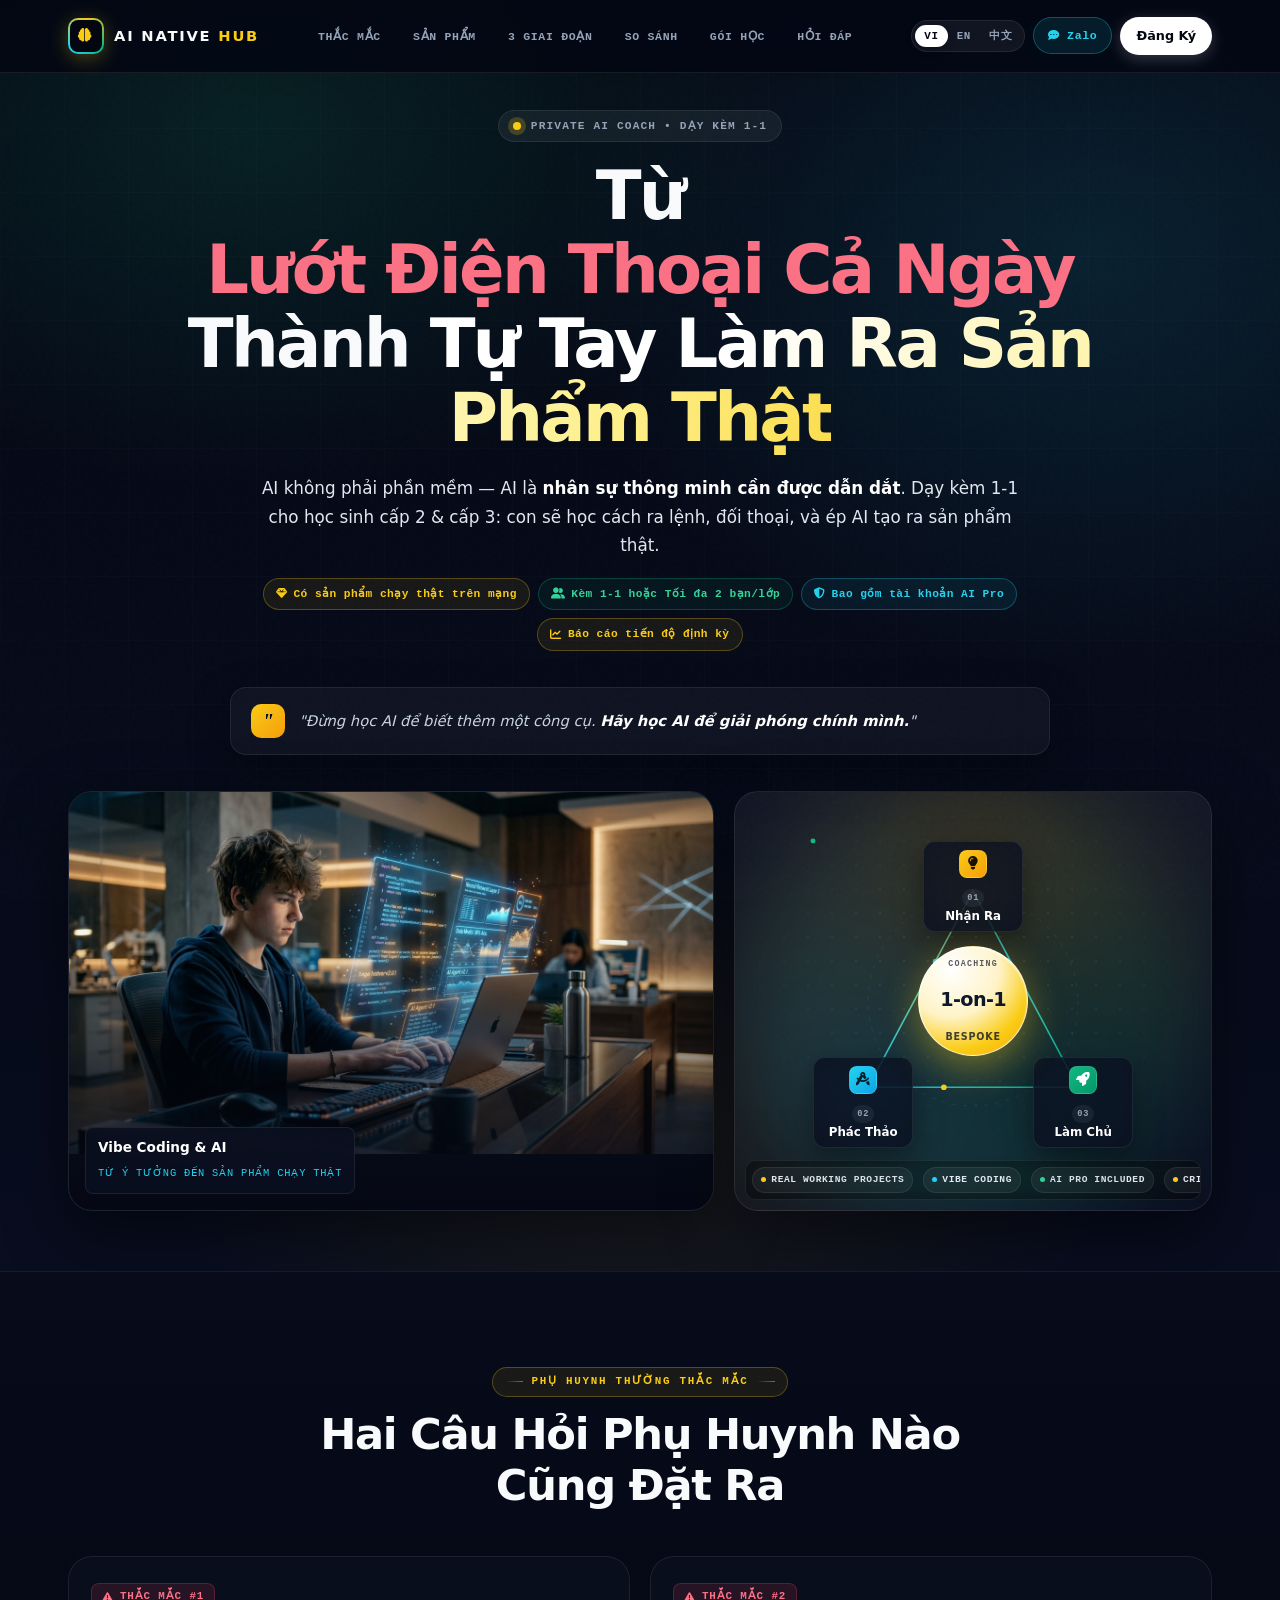
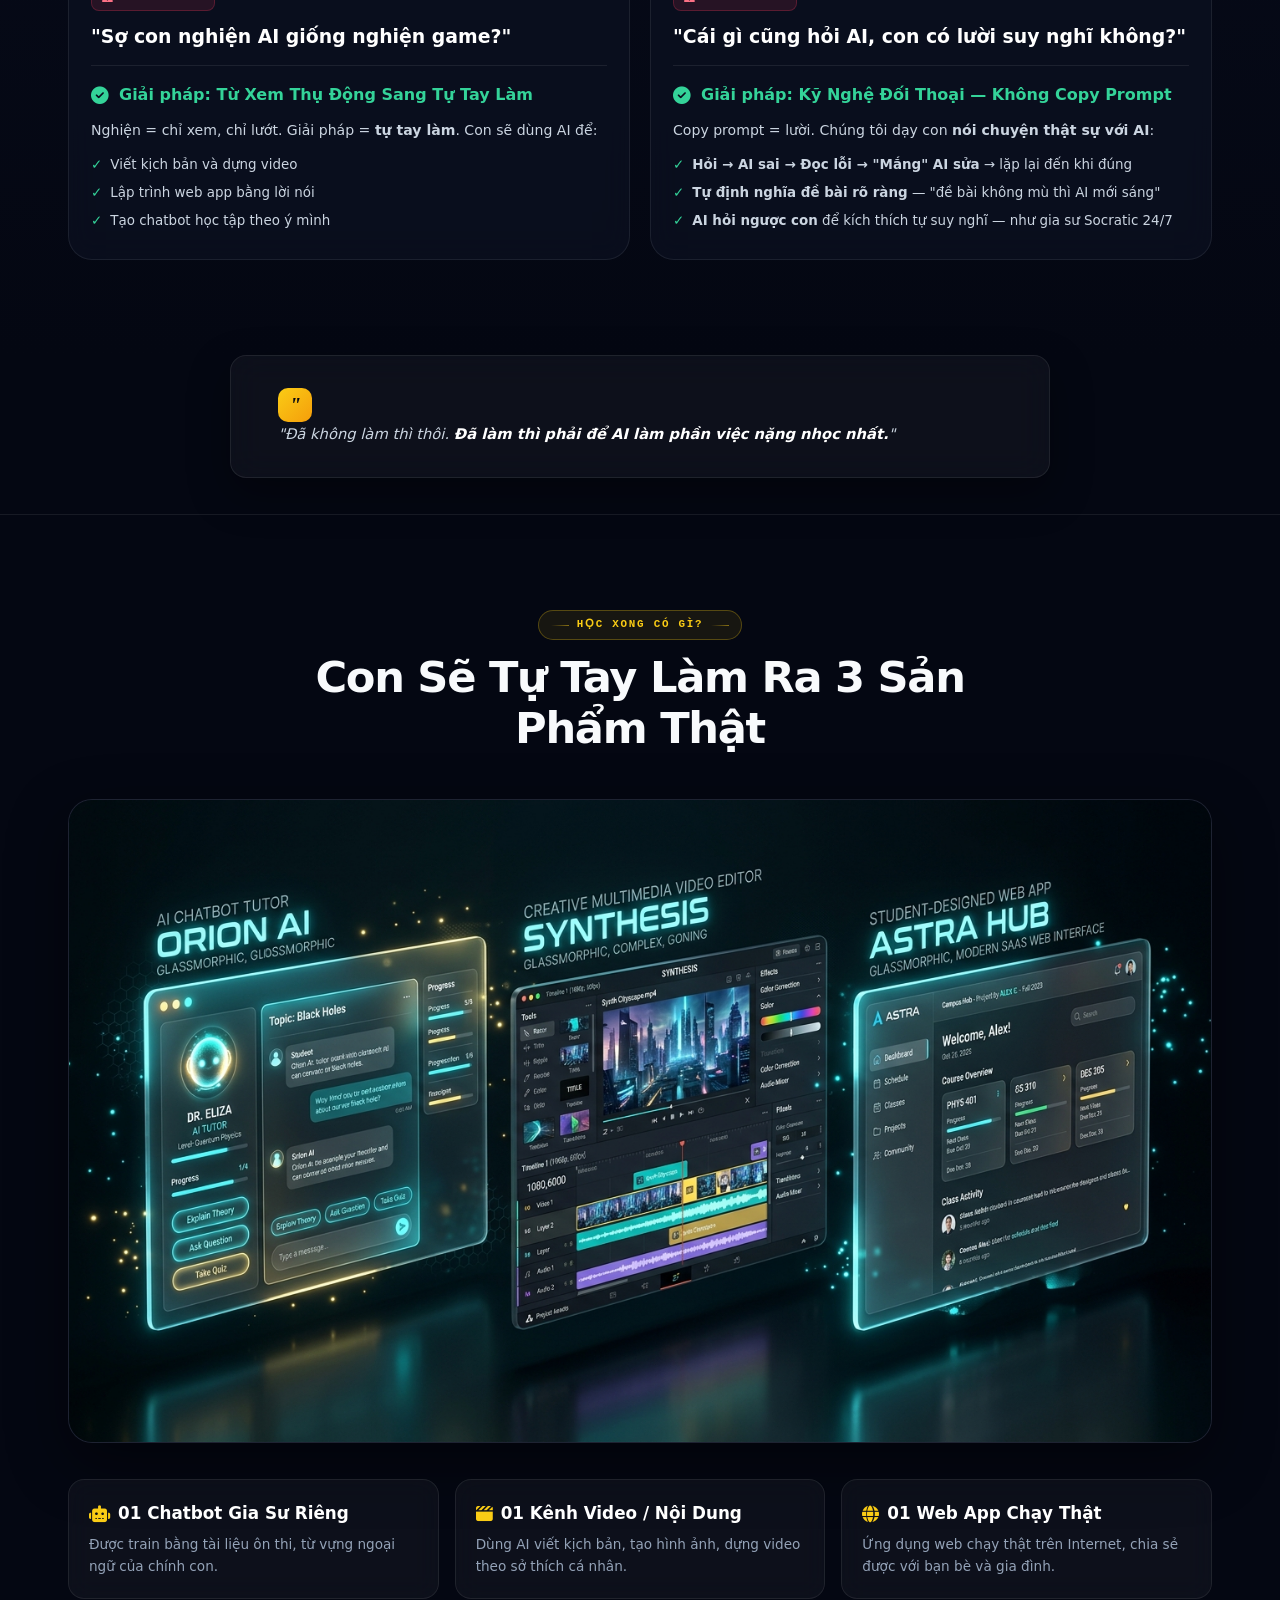
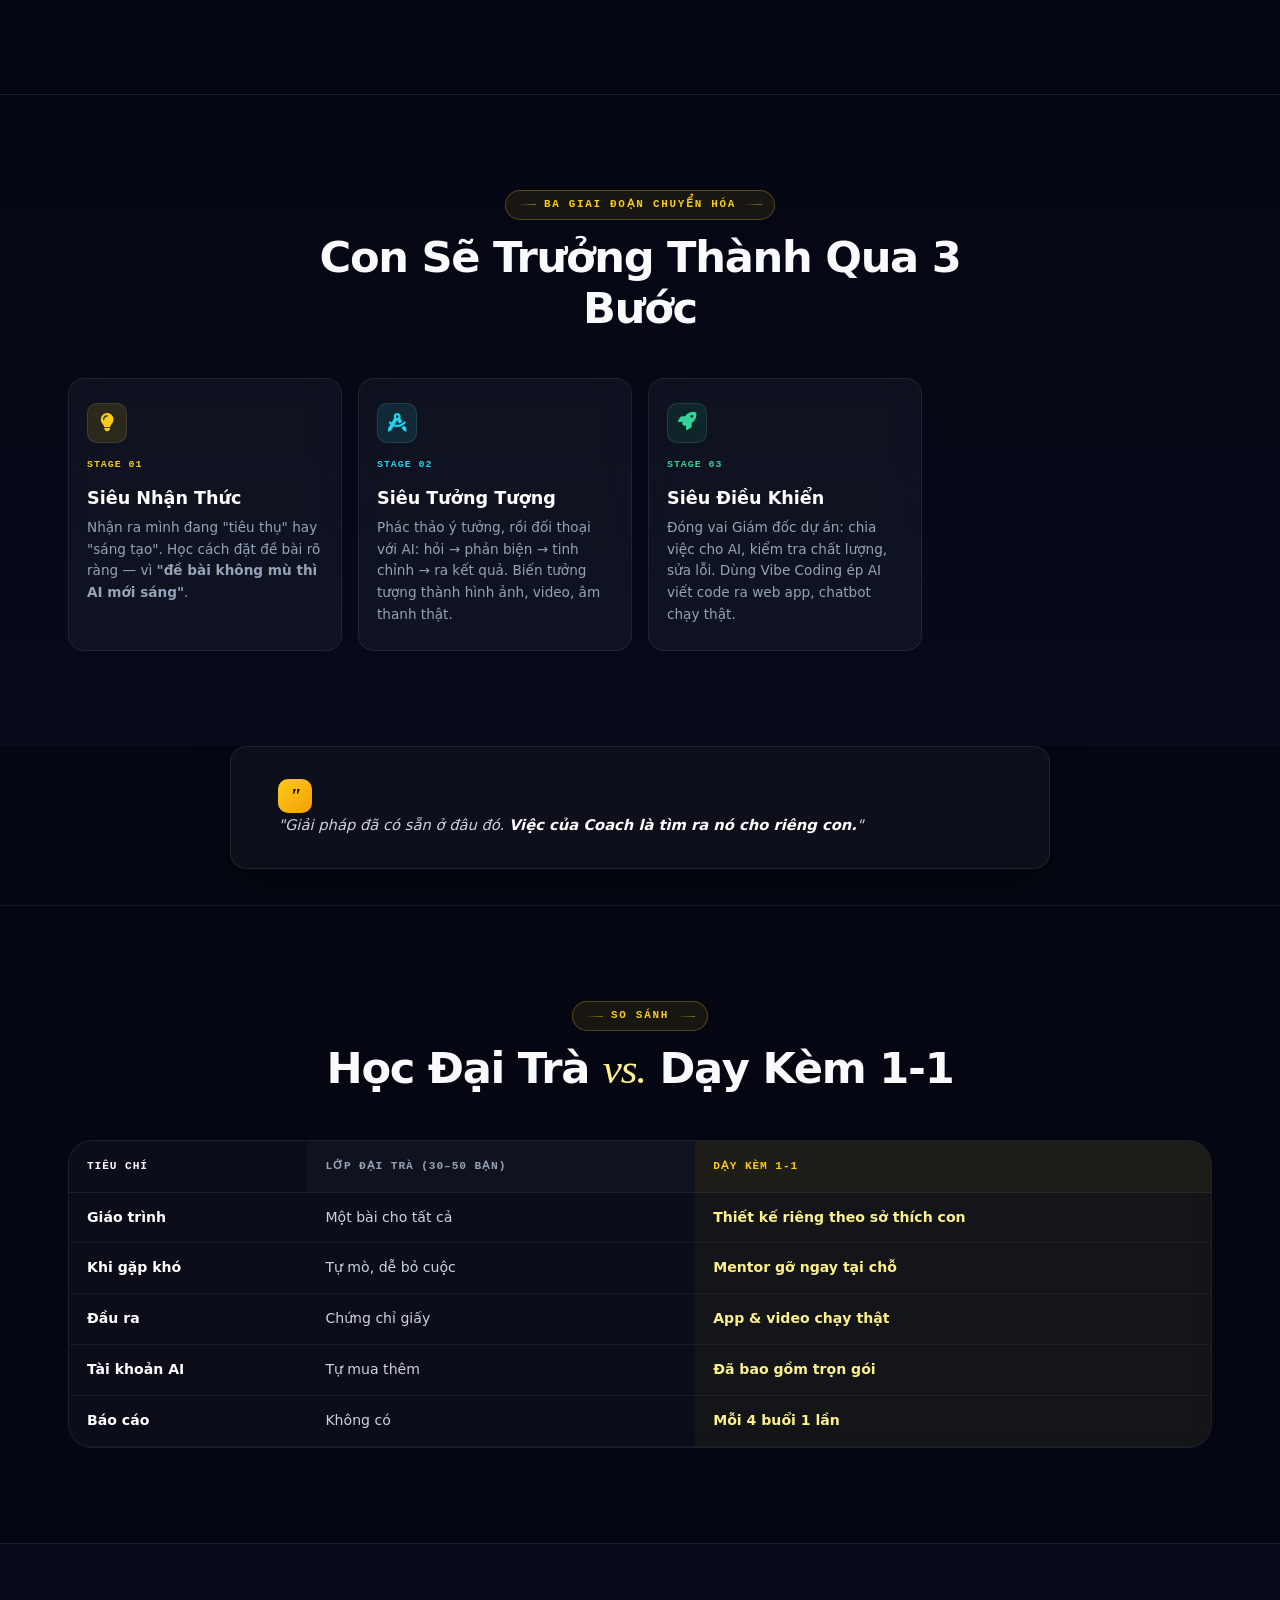
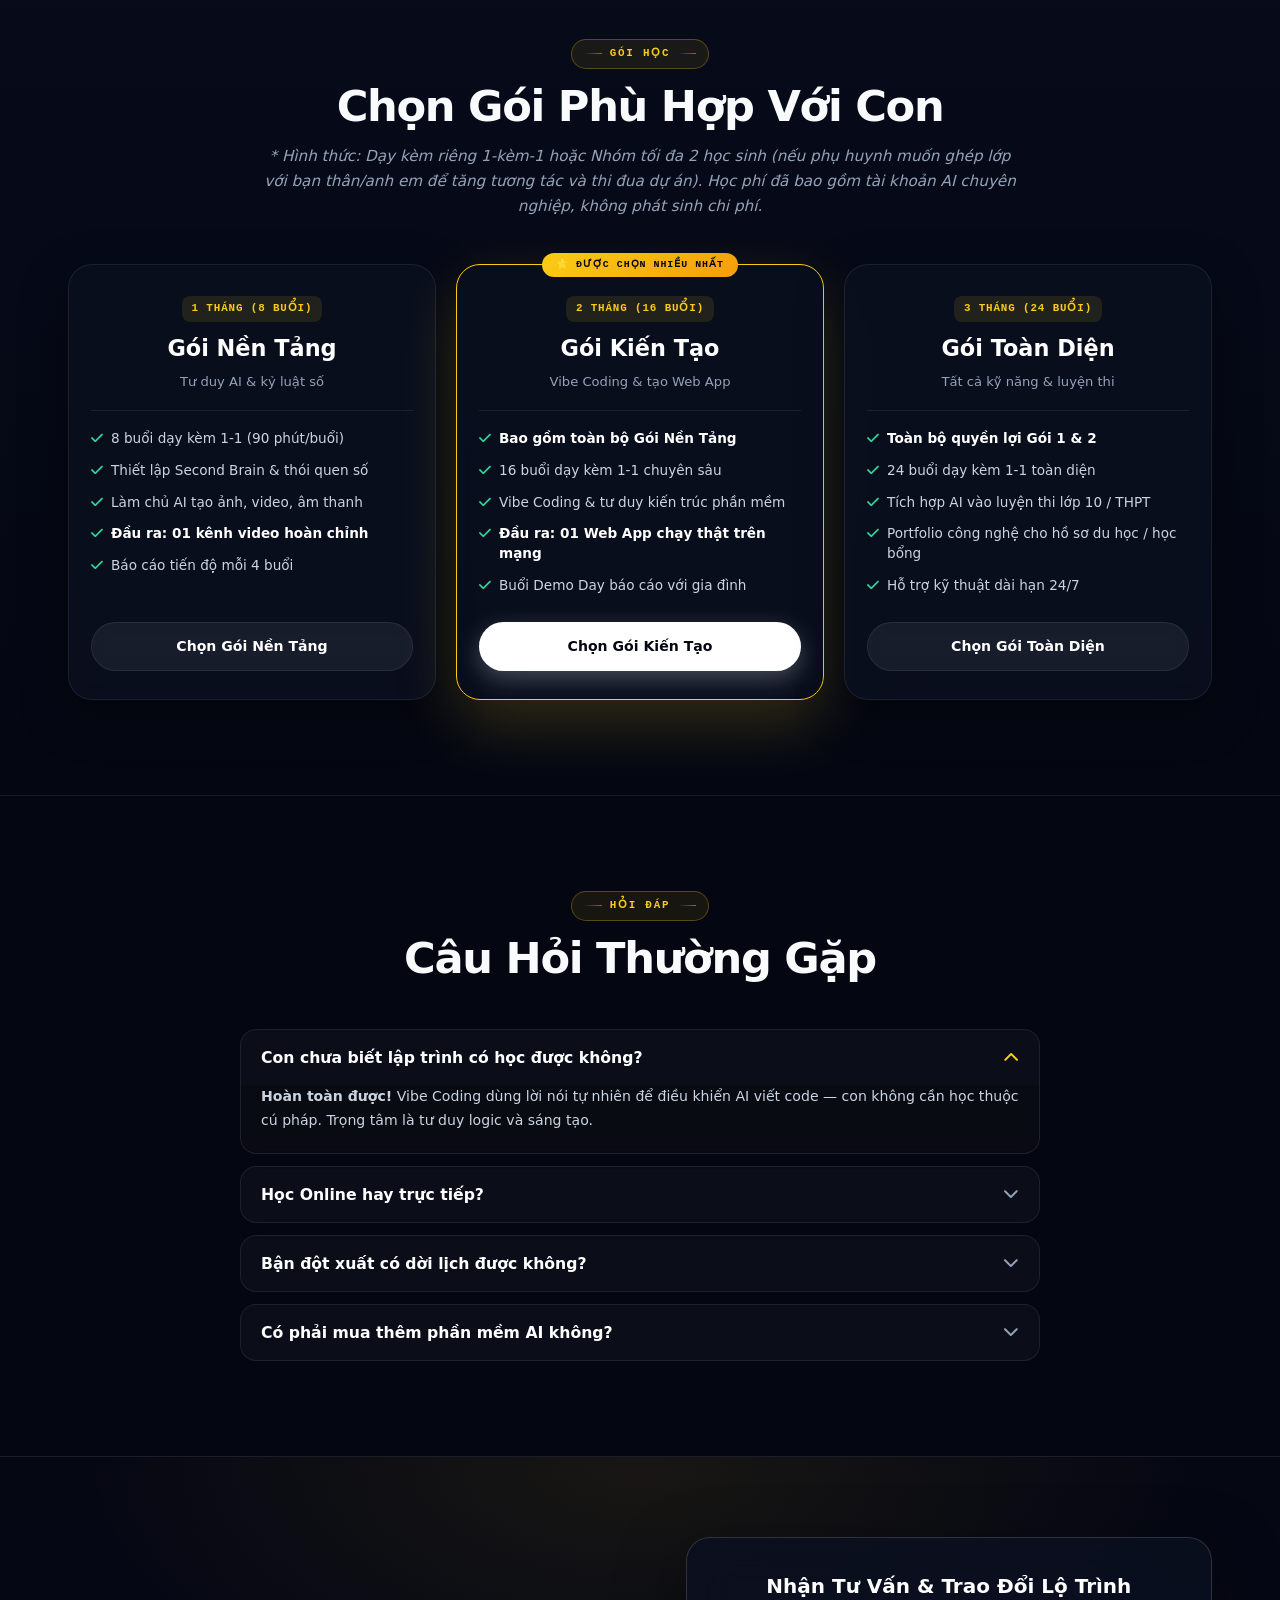
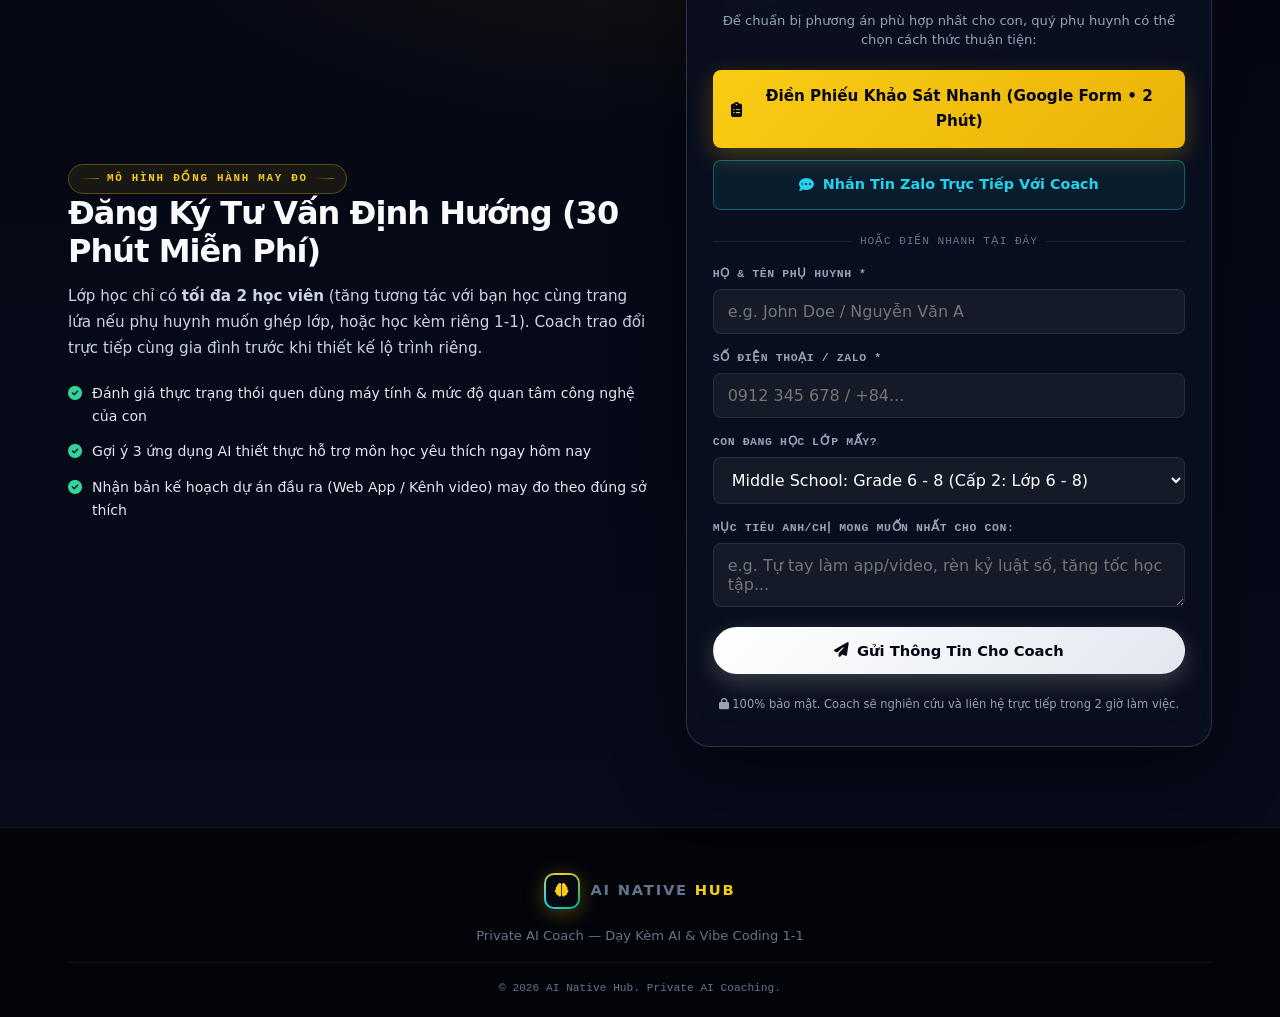
==== commit e2dddee5: "feat: refine bespoke intake flow - max 2 students exclusivity, Google Form CTA, and high-trust posit" ====
--- a/index.html
+++ b/index.html
@@ -185,12 +185,18 @@
             <span class="zh">学完即有作品上线</span>
           </span>
           <span class="pill em">
+            <i class="fa-solid fa-user-group"></i>
+            <span class="vi">Kèm 1-1 hoặc Tối đa 2 bạn/lớp</span>
+            <span class="en">1-on-1 or Max 2 Students</span>
+            <span class="zh">1对1 或 最多2人同行</span>
+          </span>
+          <span class="pill cy">
             <i class="fa-solid fa-shield-halved"></i>
             <span class="vi">Bao gồm tài khoản AI Pro</span>
             <span class="en">AI Pro Accounts Included</span>
             <span class="zh">已含AI专业账号</span>
           </span>
-          <span class="pill cy">
+          <span class="pill gold">
             <i class="fa-solid fa-chart-line"></i>
             <span class="vi">Báo cáo tiến độ định kỳ</span>
             <span class="en">Regular Progress Reports</span>
@@ -714,13 +720,13 @@
         <h2 class="en">Choose the Right Plan</h2>
         <h2 class="zh">选择适合孩子的方案</h2>
         <p class="vi">
-          <em>* Học phí đã bao gồm tài khoản AI chuyên nghiệp. Không phát sinh thêm chi phí phần mềm.</em>
+          <em>* Hình thức: Dạy kèm riêng 1-kèm-1 hoặc Nhóm tối đa 2 học sinh (nếu phụ huynh muốn ghép lớp với bạn thân/anh em để tăng tương tác và thi đua dự án). Học phí đã bao gồm tài khoản AI chuyên nghiệp, không phát sinh chi phí.</em>
         </p>
         <p class="en">
-          <em>* Professional AI accounts included in all plans. No hidden software fees.</em>
+          <em>* Format: Private 1-on-1 or Semi-private duo (max 2 students for peer collaboration and project synergy). Professional AI accounts included, zero hidden fees.</em>
         </p>
         <p class="zh">
-          <em>* 所有方案已含专业AI账号费用，无任何额外软件支出。</em>
+          <em>* 授课形式：1对1私教 或 最多2人同行（与好友/兄弟姐妹拼班，促进协作互动）。全程已包含专业AI软件账号，无任何额外隐形费用。</em>
         </p>
       </div>
 
@@ -910,51 +916,77 @@
         
         <div class="reg-info">
           <div class="k-label">
-            <span class="vi">ƯU ĐÃI KHÓA ĐẦU</span>
-            <span class="en">LIMITED EARLY ACCESS</span>
-            <span class="zh">首期限量优惠</span>
-          </div>
-
-          <h2 class="vi">Đăng Ký Tư Vấn Miễn Phí (30 Phút)</h2>
-          <h2 class="en">Book a Free 30-Minute Consultation</h2>
-          <h2 class="zh">免费预约30分钟1对1咨询</h2>
+            <span class="vi">MÔ HÌNH ĐỒNG HÀNH MAY ĐO</span>
+            <span class="en">BESPOKE ADMISSIONS</span>
+            <span class="zh">专属定制通道</span>
+          </div>
+
+          <h2 class="vi">Đăng Ký Tư Vấn Định Hướng (30 Phút Miễn Phí)</h2>
+          <h2 class="en">Request a Free 30-Min Discovery Conversation</h2>
+          <h2 class="zh">预约 30 分钟免费方向评估与沟通</h2>
 
           <p class="vi">
-            Trò chuyện cùng Coach để hiểu rõ thực trạng của con và nhận lộ trình riêng — hoàn toàn miễn phí.
+            Lớp học chỉ có <strong>tối đa 2 học viên</strong> (tăng tương tác với bạn học cùng trang lứa nếu phụ huynh muốn ghép lớp, hoặc học kèm riêng 1-1). Coach trao đổi trực tiếp cùng gia đình trước khi thiết kế lộ trình riêng.
           </p>
           <p class="en">
-            Chat with our mentor to understand your child's needs and get a personalized plan — completely free.
+            Classes are strictly limited to <strong>max 2 students</strong> (encouraging peer synergy for paired students, or private 1-on-1). Lead mentor conducts a direct consultation before crafting the bespoke roadmap.
           </p>
           <p class="zh">
-            与导师沟通，了解孩子现状，获取专属学习方案——完全免费。
+            每班严格限制<strong>最多2名学生</strong>（支持同伴拼班互动或完全1对1）。导师将在开课前与家庭深度沟通并定制专属培养方案。
           </p>
 
           <div class="reg-perks">
             <div class="r-perk">
               <i class="fa-solid fa-circle-check"></i>
-              <span class="vi">Đánh giá thói quen dùng thiết bị của con</span>
-              <span class="en">Understand your child's screen habits</span>
-              <span class="zh">了解孩子的屏幕使用现状</span>
+              <span class="vi">Đánh giá thực trạng thói quen dùng máy tính & mức độ quan tâm công nghệ của con</span>
+              <span class="en">Understand your child's current device habits and tech affinity</span>
+              <span class="zh">评估孩子的数码习惯与科技兴趣偏好</span>
             </div>
             <div class="r-perk">
               <i class="fa-solid fa-circle-check"></i>
-              <span class="vi">Gợi ý 3 cách dùng AI hỗ trợ học tập ngay</span>
-              <span class="en">Get 3 AI study tips to use today</span>
-              <span class="zh">获得3个立即可用的AI学习技巧</span>
+              <span class="vi">Gợi ý 3 ứng dụng AI thiết thực hỗ trợ môn học yêu thích ngay hôm nay</span>
+              <span class="en">Get 3 actionable AI study workflows tailored to their favorite subjects</span>
+              <span class="zh">获得3个即学即用的学科提效 AI 工具建议</span>
             </div>
             <div class="r-perk">
               <i class="fa-solid fa-circle-check"></i>
-              <span class="vi">Nhận lộ trình dạy kèm thiết kế riêng cho con</span>
-              <span class="en">Receive a personalized learning roadmap</span>
-              <span class="zh">收到一份专属学习规划</span>
+              <span class="vi">Nhận bản kế hoạch dự án đầu ra (Web App / Kênh video) may đo theo đúng sở thích</span>
+              <span class="en">Receive a tailored project outline (Web App / Media Project) matching their passion</span>
+              <span class="zh">获取一份基于孩子兴趣的实战项目（网站/多媒体作品）规划</span>
             </div>
           </div>
         </div>
 
         <div class="reg-card">
-          <h3 class="vi">Điền Thông Tin Nhận Tư Vấn</h3>
-          <h3 class="en">Request a Free Consultation</h3>
-          <h3 class="zh">填写信息预约咨询</h3>
+          <h3 class="vi">Nhận Tư Vấn & Trao Đổi Lộ Trình</h3>
+          <h3 class="en">Bespoke Discovery Intake</h3>
+          <h3 class="zh">预约咨询与定制评估</h3>
+
+          <p class="reg-card-sub vi">Để chuẩn bị phương án phù hợp nhất cho con, quý phụ huynh có thể chọn cách thức thuận tiện:</p>
+          <p class="reg-card-sub en">To help us prepare the best plan for your child, please choose your preferred method:</p>
+          <p class="reg-card-sub zh">为便于导师准备针对性方案，请选择最便捷的沟通方式：</p>
+
+          <div class="direct-actions-box">
+            <a href="https://forms.gle/ainativehub" target="_blank" class="btn-gform">
+              <i class="fa-solid fa-clipboard-list"></i>
+              <span class="vi">Điền Phiếu Khảo Sát Nhanh (Google Form • 2 Phút)</span>
+              <span class="en">Complete 2-Min Discovery Survey (Google Form)</span>
+              <span class="zh">填写2分钟快速问卷 (Google Form)</span>
+            </a>
+
+            <a href="https://zalo.me" target="_blank" class="btn-zalo-big">
+              <i class="fa-solid fa-comment-dots"></i>
+              <span class="vi">Nhắn Tin Zalo Trực Tiếp Với Coach</span>
+              <span class="en">Direct Zalo / WhatsApp with Coach</span>
+              <span class="zh">直接与导师 Zalo / 微信 沟通</span>
+            </a>
+          </div>
+
+          <div class="or-divider">
+            <span class="vi">HOẶC ĐIỀN NHANH TẠI ĐÂY</span>
+            <span class="en">OR SUBMIT QUICK REQUEST</span>
+            <span class="zh">或在此快速提交</span>
+          </div>
 
           <form id="discoveryForm" class="reg-form">
             <div class="f-group">
@@ -991,35 +1023,35 @@
 
             <div class="f-group">
               <label for="parentConcern">
-                <span class="vi">Anh/chị mong muốn gì nhất cho con?</span>
-                <span class="en">What matters most to you?</span>
-                <span class="zh">您最希望孩子获得什么？</span>
+                <span class="vi">Mục tiêu anh/chị mong muốn nhất cho con:</span>
+                <span class="en">What matters most for your child?</span>
+                <span class="zh">您最希望孩子在哪些方面提升？</span>
               </label>
-              <textarea id="parentConcern" rows="3" placeholder="e.g. Bớt nghiện điện thoại, học Vibe Coding, tạo portfolio..."></textarea>
+              <textarea id="parentConcern" rows="2" placeholder="e.g. Tự tay làm app/video, rèn kỷ luật số, tăng tốc học tập..."></textarea>
             </div>
 
             <button type="submit" class="btn btn-submit">
               <i class="fa-solid fa-paper-plane"></i>
-              <span class="vi">Gửi Đăng Ký</span>
-              <span class="en">Submit</span>
-              <span class="zh">提交预约</span>
+              <span class="vi">Gửi Thông Tin Cho Coach</span>
+              <span class="en">Submit Discovery Request</span>
+              <span class="zh">提交咨询申请</span>
             </button>
             <p class="f-note">
               <i class="fa-solid fa-lock"></i>
-              <span class="vi">Thông tin bảo mật, chỉ dùng để hẹn lịch.</span>
-              <span class="en">100% confidential. Used solely for scheduling.</span>
-              <span class="zh">信息严格保密，仅用于预约。</span>
+              <span class="vi">100% bảo mật. Coach sẽ nghiên cứu và liên hệ trực tiếp trong 2 giờ làm việc.</span>
+              <span class="en">100% confidential. Mentor reviews and responds within 2 business hours.</span>
+              <span class="zh">信息严格保密。导师将在2个工作小时内与您联系。</span>
             </p>
           </form>
 
           <div id="formSuccess" class="reg-success hidden">
             <i class="fa-solid fa-circle-check"></i>
-            <h4 class="vi">Đăng Ký Thành Công!</h4>
+            <h4 class="vi">Đã Gửi Thành Công!</h4>
             <h4 class="en">Request Received!</h4>
-            <h4 class="zh">预约成功！</h4>
-            <p class="vi">Coach sẽ liên hệ anh/chị trong vòng <strong>2 giờ</strong>.</p>
-            <p class="en">Our mentor will contact you within <strong>2 business hours</strong>.</p>
-            <p class="zh">导师将在<strong>2小时内</strong>与您联系。</p>
+            <h4 class="zh">提交成功！</h4>
+            <p class="vi">Coach đã nhận được thông tin và sẽ liên hệ anh/chị qua Zalo/Điện thoại trong vòng <strong>2 giờ</strong>.</p>
+            <p class="en">Our lead mentor will reach out via Phone/Zalo within <strong>2 business hours</strong>.</p>
+            <p class="zh">导师将在 <strong>2个工作小时内</strong> 与您联系确认沟通时间。</p>
           </div>
         </div>
 
--- a/style.css
+++ b/style.css
@@ -1726,7 +1726,7 @@
   background: rgba(11, 16, 32, 0.85);
   border: 1px solid var(--line2);
   border-radius: var(--radius-lg);
-  padding: 30px 24px;
+  padding: 32px 26px;
   box-shadow: 0 24px 64px rgba(0, 0, 0, 0.5);
   backdrop-filter: blur(20px);
 }
@@ -1736,8 +1736,91 @@
   font-size: 1.25rem;
   font-weight: 800;
   color: #FFFFFF;
-  margin-bottom: 18px;
+  margin-bottom: 8px;
   text-align: center;
+}
+
+.reg-card-sub {
+  font-size: 0.82rem;
+  color: var(--muted);
+  text-align: center;
+  margin-bottom: 20px;
+  line-height: 1.5;
+}
+
+.direct-actions-box {
+  display: flex;
+  flex-direction: column;
+  gap: 12px;
+  margin-bottom: 22px;
+}
+
+.btn-gform {
+  display: flex;
+  align-items: center;
+  justify-content: center;
+  gap: 10px;
+  padding: 14px 18px;
+  background: linear-gradient(135deg, #FACC15, #EAB308);
+  color: #040712;
+  font-weight: 800;
+  font-size: 0.95rem;
+  border-radius: var(--radius-sm);
+  box-shadow: 0 8px 24px rgba(250, 204, 21, 0.25);
+  transition: transform 0.2s, box-shadow 0.2s;
+  text-align: center;
+}
+
+.btn-gform:hover {
+  transform: translateY(-2px);
+  box-shadow: 0 12px 30px rgba(250, 204, 21, 0.4);
+}
+
+.btn-zalo-big {
+  display: flex;
+  align-items: center;
+  justify-content: center;
+  gap: 10px;
+  padding: 12px 18px;
+  background: rgba(34, 211, 238, 0.08);
+  color: var(--cyan);
+  border: 1px solid rgba(34, 211, 238, 0.35);
+  font-weight: 700;
+  font-size: 0.9rem;
+  border-radius: var(--radius-sm);
+  transition: all 0.2s;
+}
+
+.btn-zalo-big:hover {
+  background: rgba(34, 211, 238, 0.16);
+  border-color: var(--cyan);
+  transform: translateY(-2px);
+}
+
+.or-divider {
+  display: flex;
+  align-items: center;
+  text-align: center;
+  color: var(--dim);
+  font-family: var(--font-mono);
+  font-size: 0.7rem;
+  letter-spacing: 0.08em;
+  margin: 18px 0 14px;
+}
+
+.or-divider::before,
+.or-divider::after {
+  content: '';
+  flex: 1;
+  border-bottom: 1px solid rgba(255, 255, 255, 0.08);
+}
+
+.or-divider:not(:empty)::before {
+  margin-right: .75em;
+}
+
+.or-divider:not(:empty)::after {
+  margin-left: .75em;
 }
 
 .reg-form {
@@ -1807,10 +1890,11 @@
 }
 
 .f-note {
-  font-size: 0.7rem;
-  color: var(--dim);
+  font-size: 0.72rem;
+  color: var(--muted);
   text-align: center;
-  margin-top: 6px;
+  margin-top: 8px;
+  line-height: 1.5;
 }
 
 .reg-success {
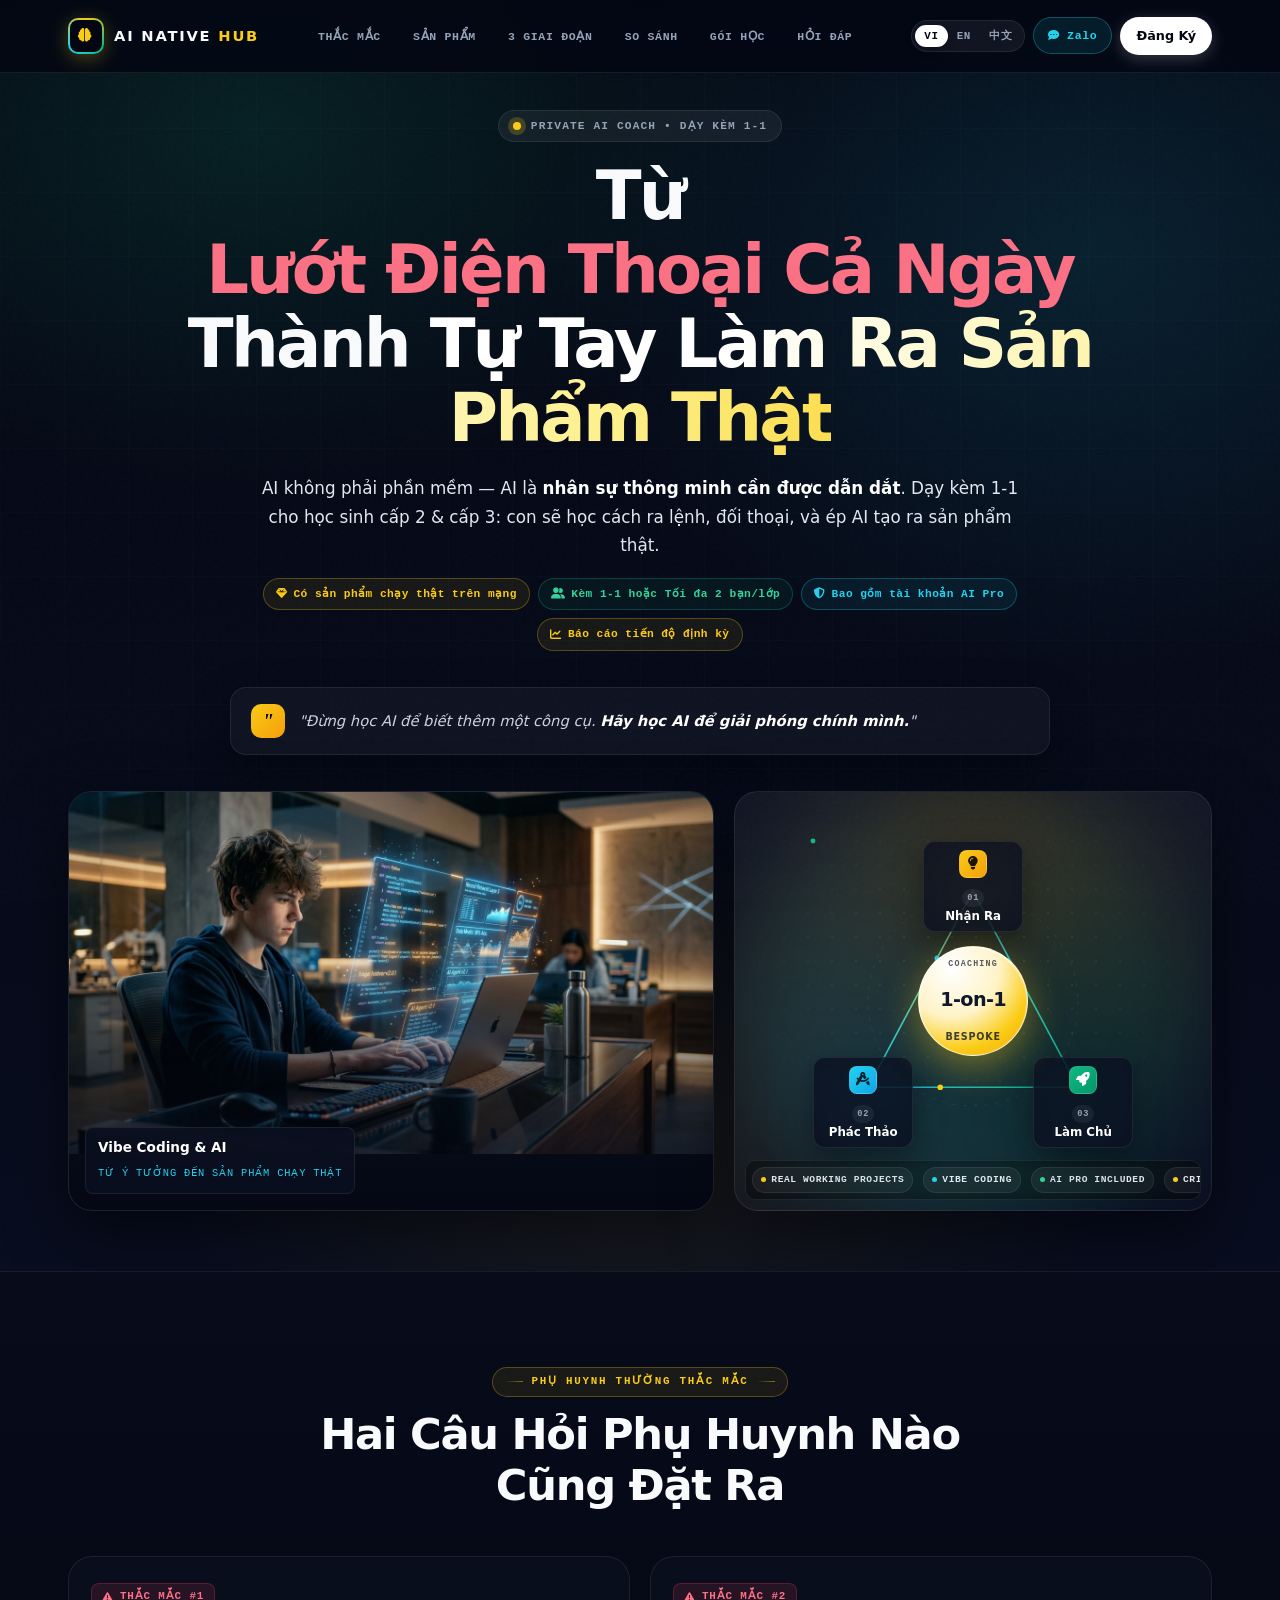
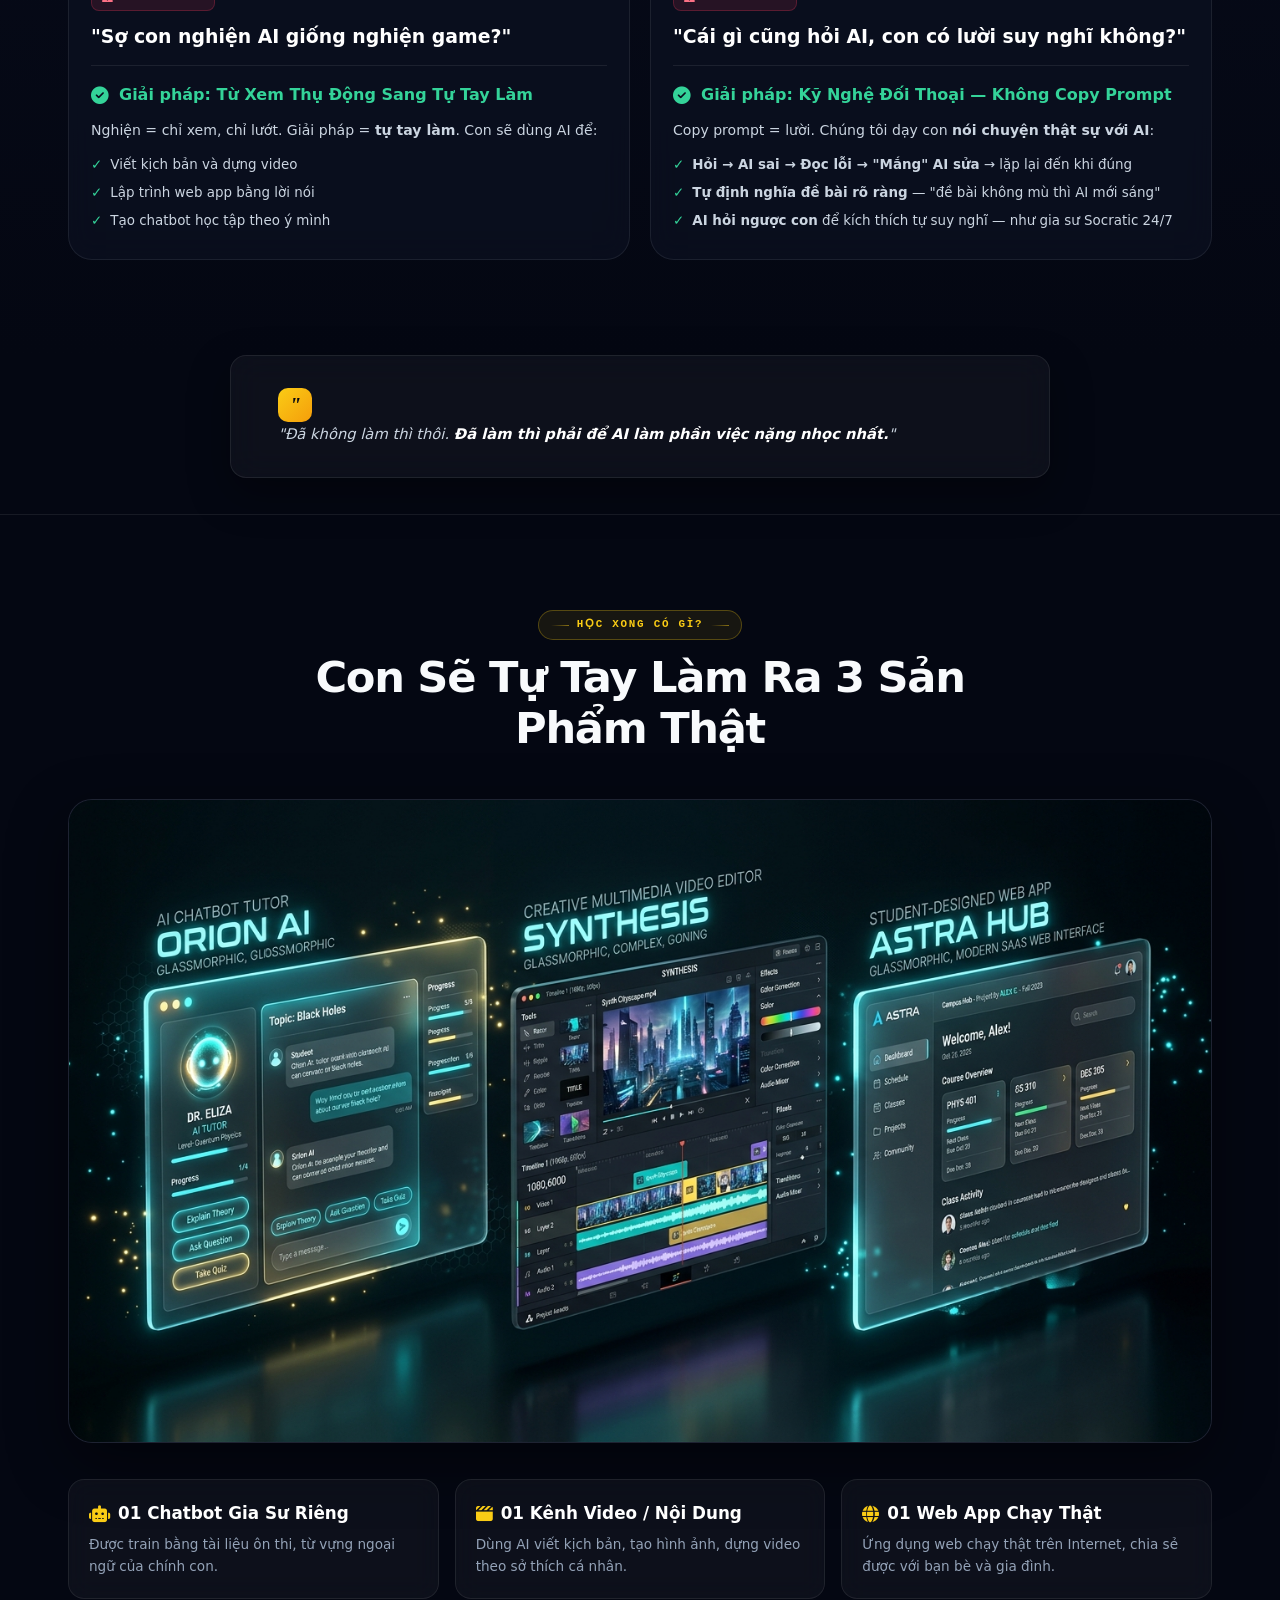
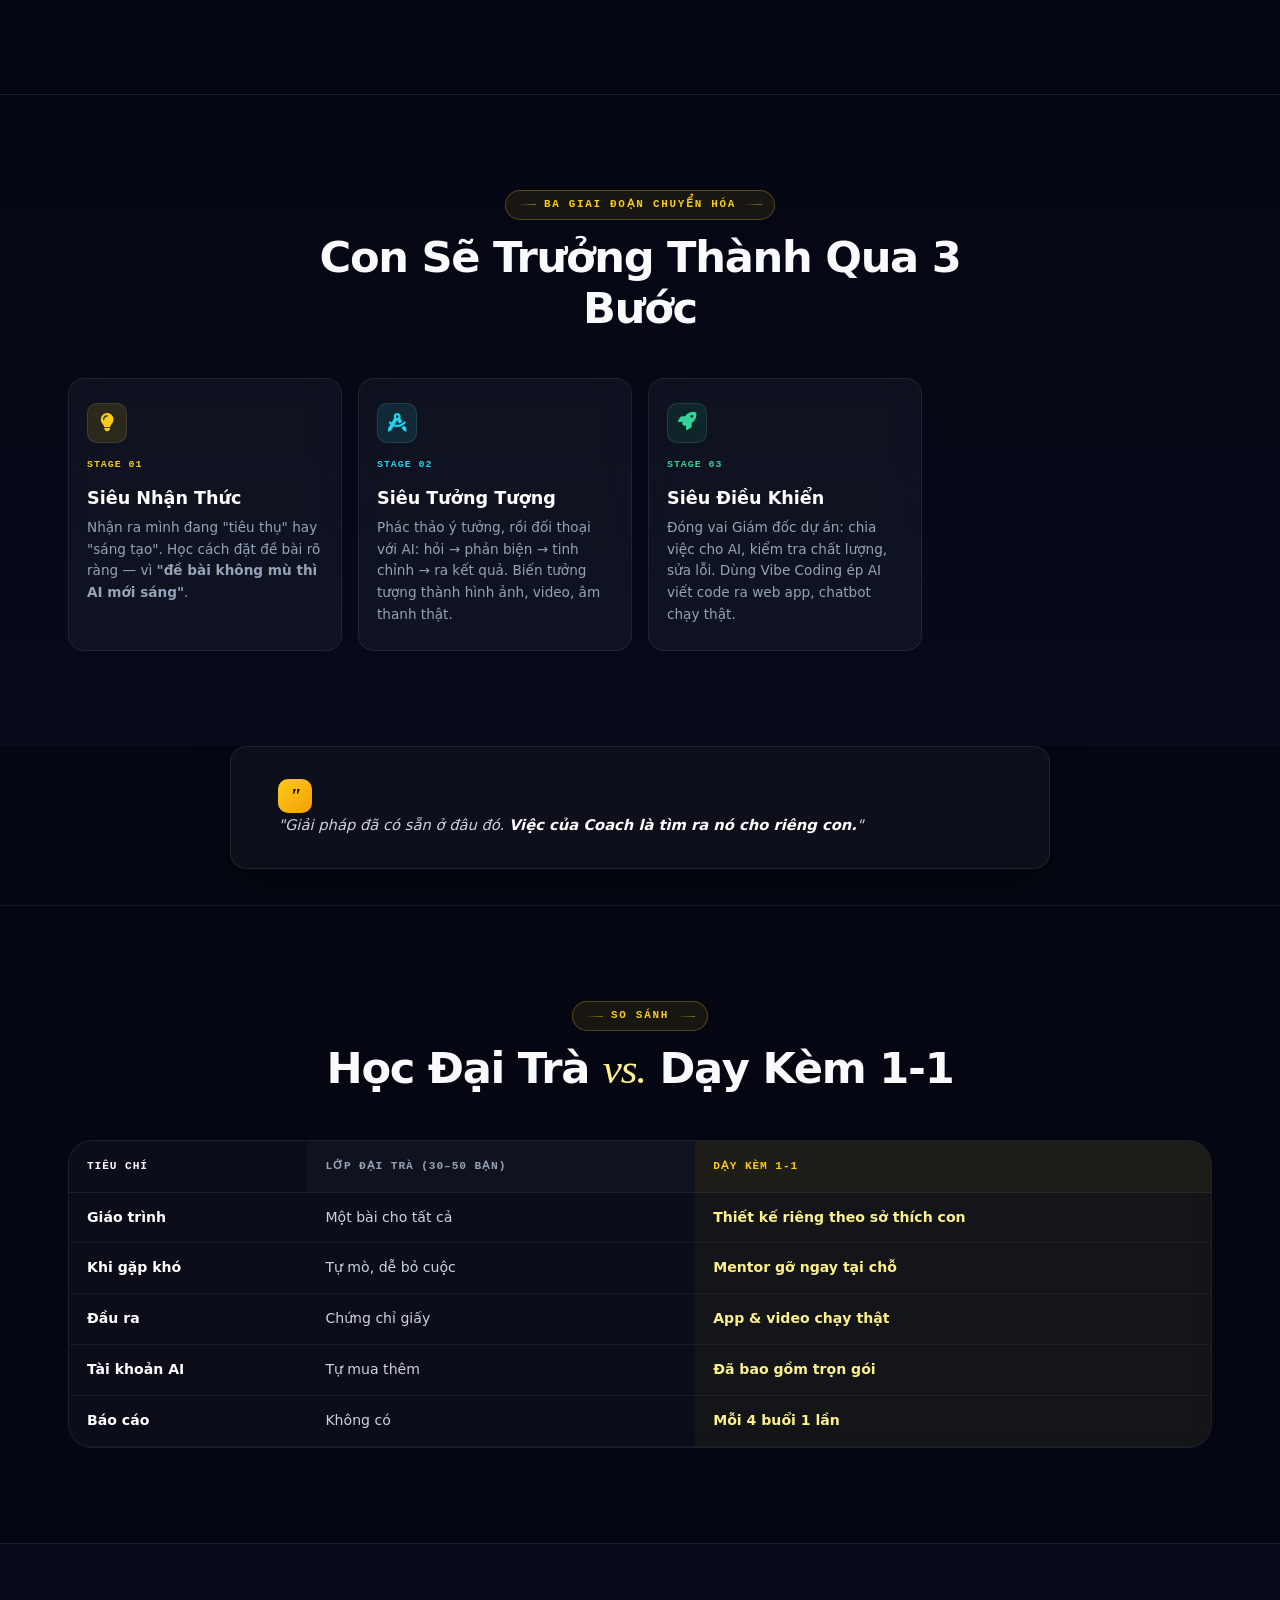
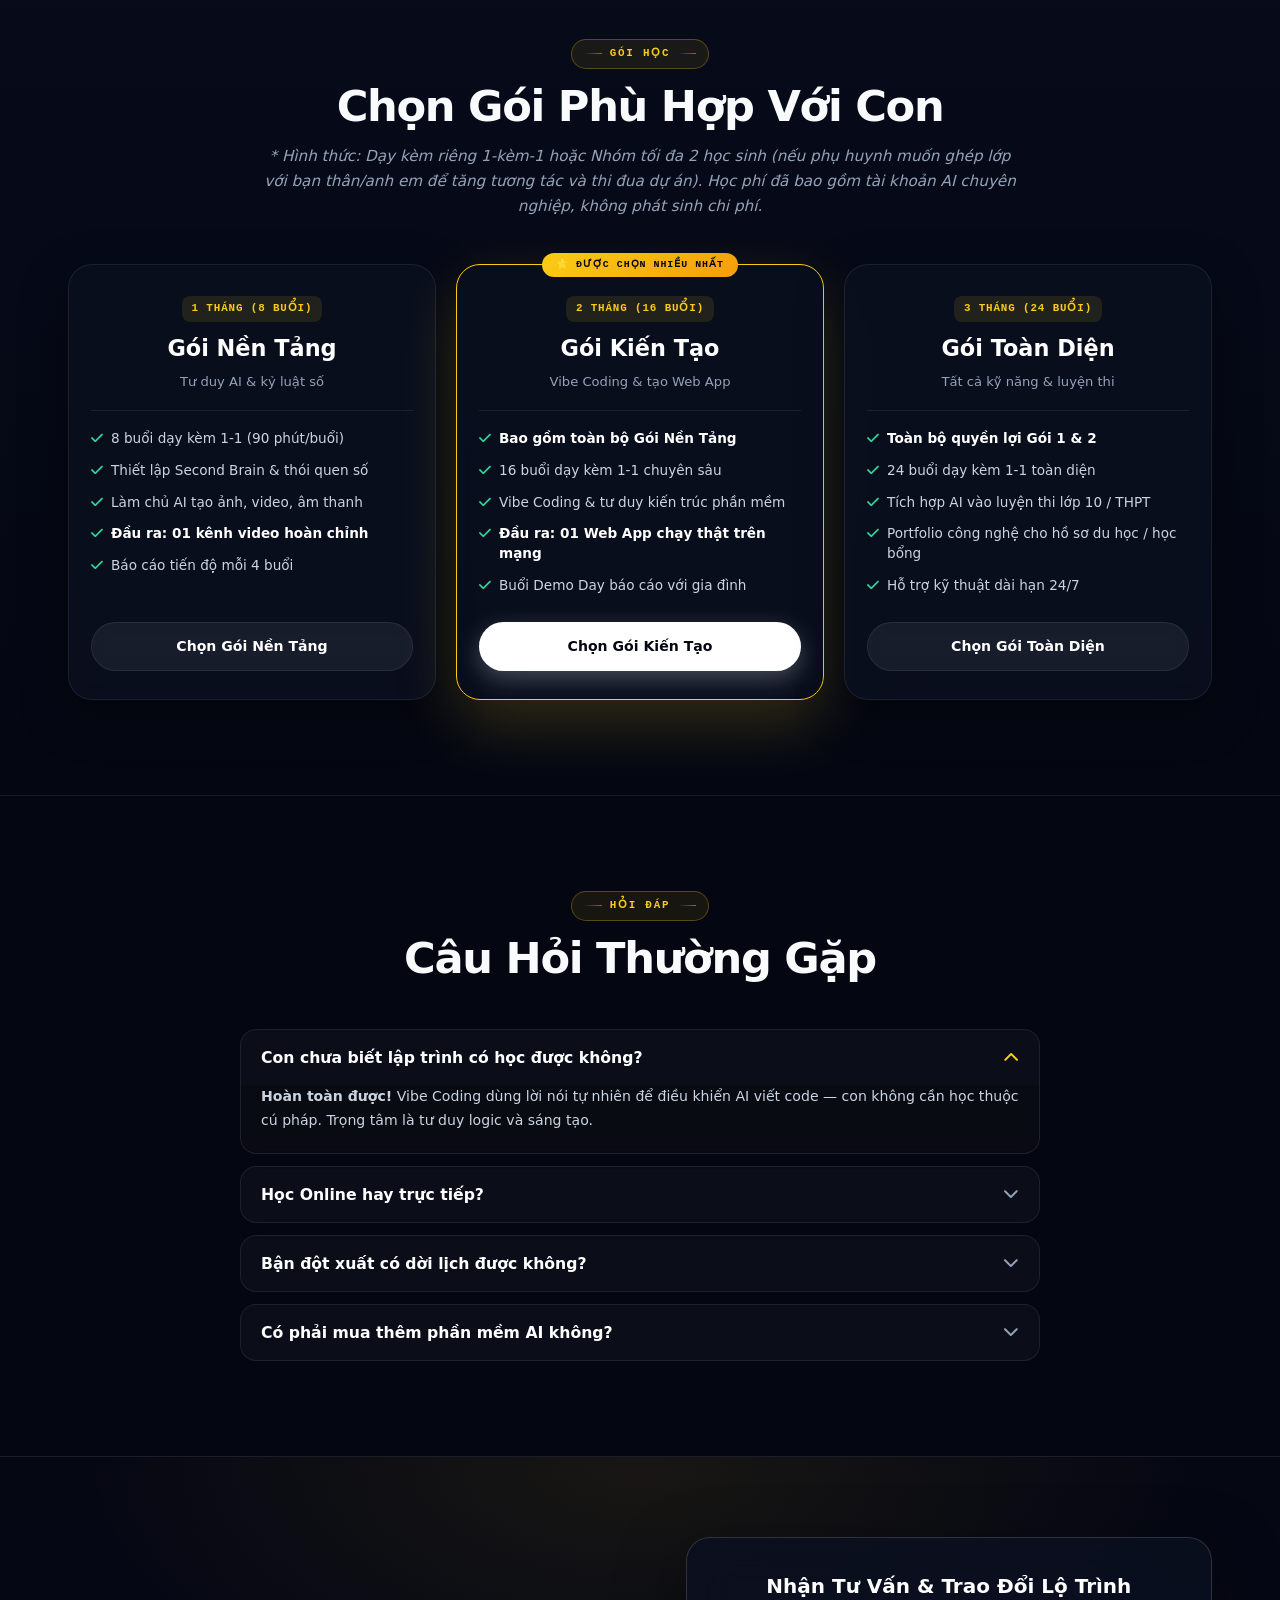
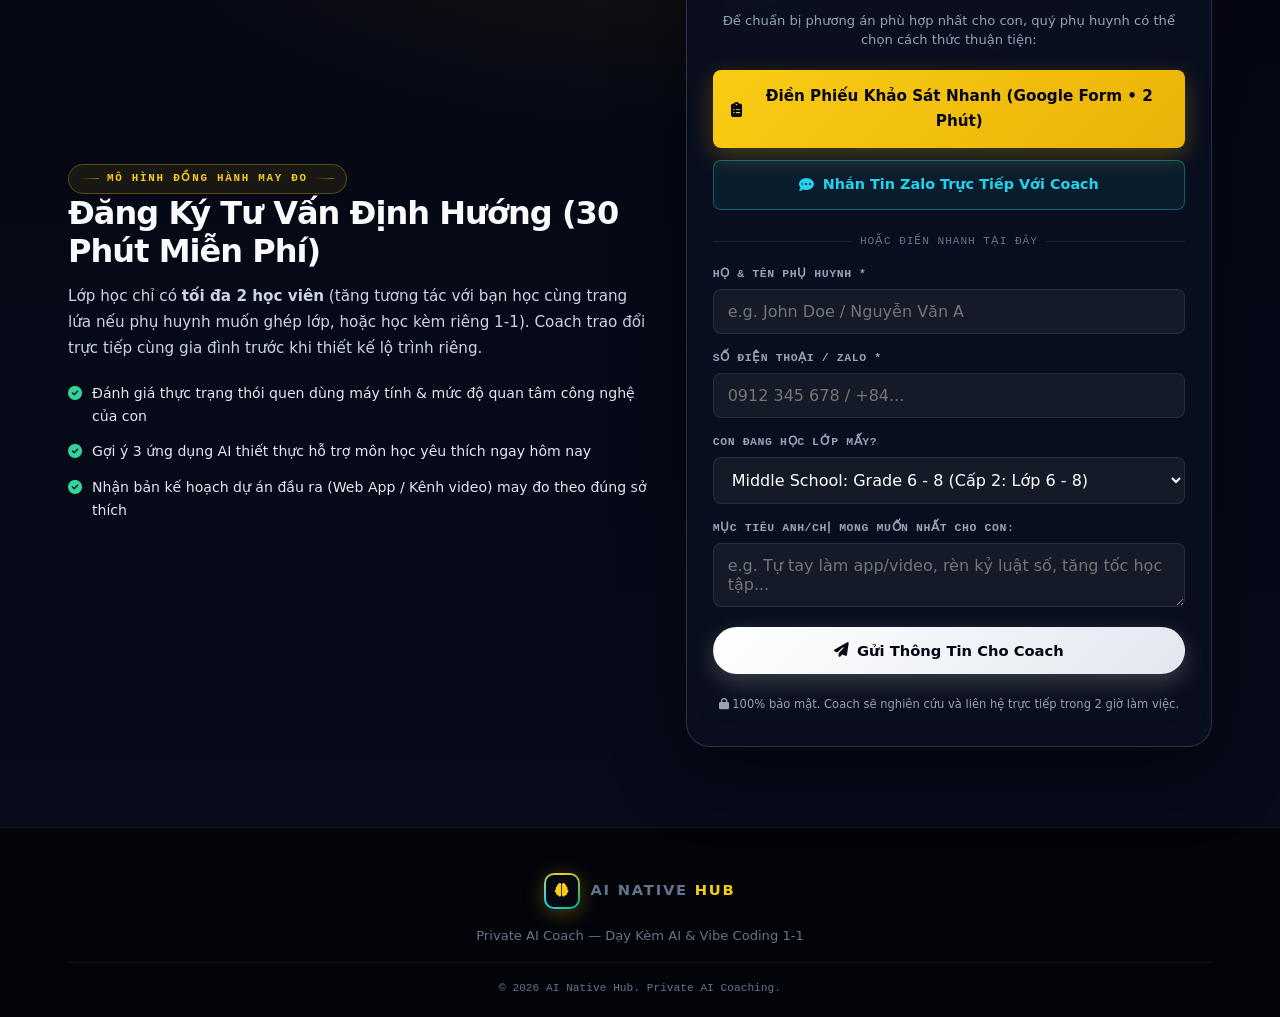
==== commit f221d81e: "feat: attach real Google Form link and create central links registry" ====
--- a/index.html
+++ b/index.html
@@ -967,7 +967,7 @@
           <p class="reg-card-sub zh">为便于导师准备针对性方案，请选择最便捷的沟通方式：</p>
 
           <div class="direct-actions-box">
-            <a href="https://forms.gle/ainativehub" target="_blank" class="btn-gform">
+            <a href="https://docs.google.com/forms/d/e/1FAIpQLSeMqolNsCzGublfuKea-kJHZtuSYxEqJkZFwyqN5sgVIZl41Q/viewform" target="_blank" class="btn-gform">
               <i class="fa-solid fa-clipboard-list"></i>
               <span class="vi">Điền Phiếu Khảo Sát Nhanh (Google Form • 2 Phút)</span>
               <span class="en">Complete 2-Min Discovery Survey (Google Form)</span>
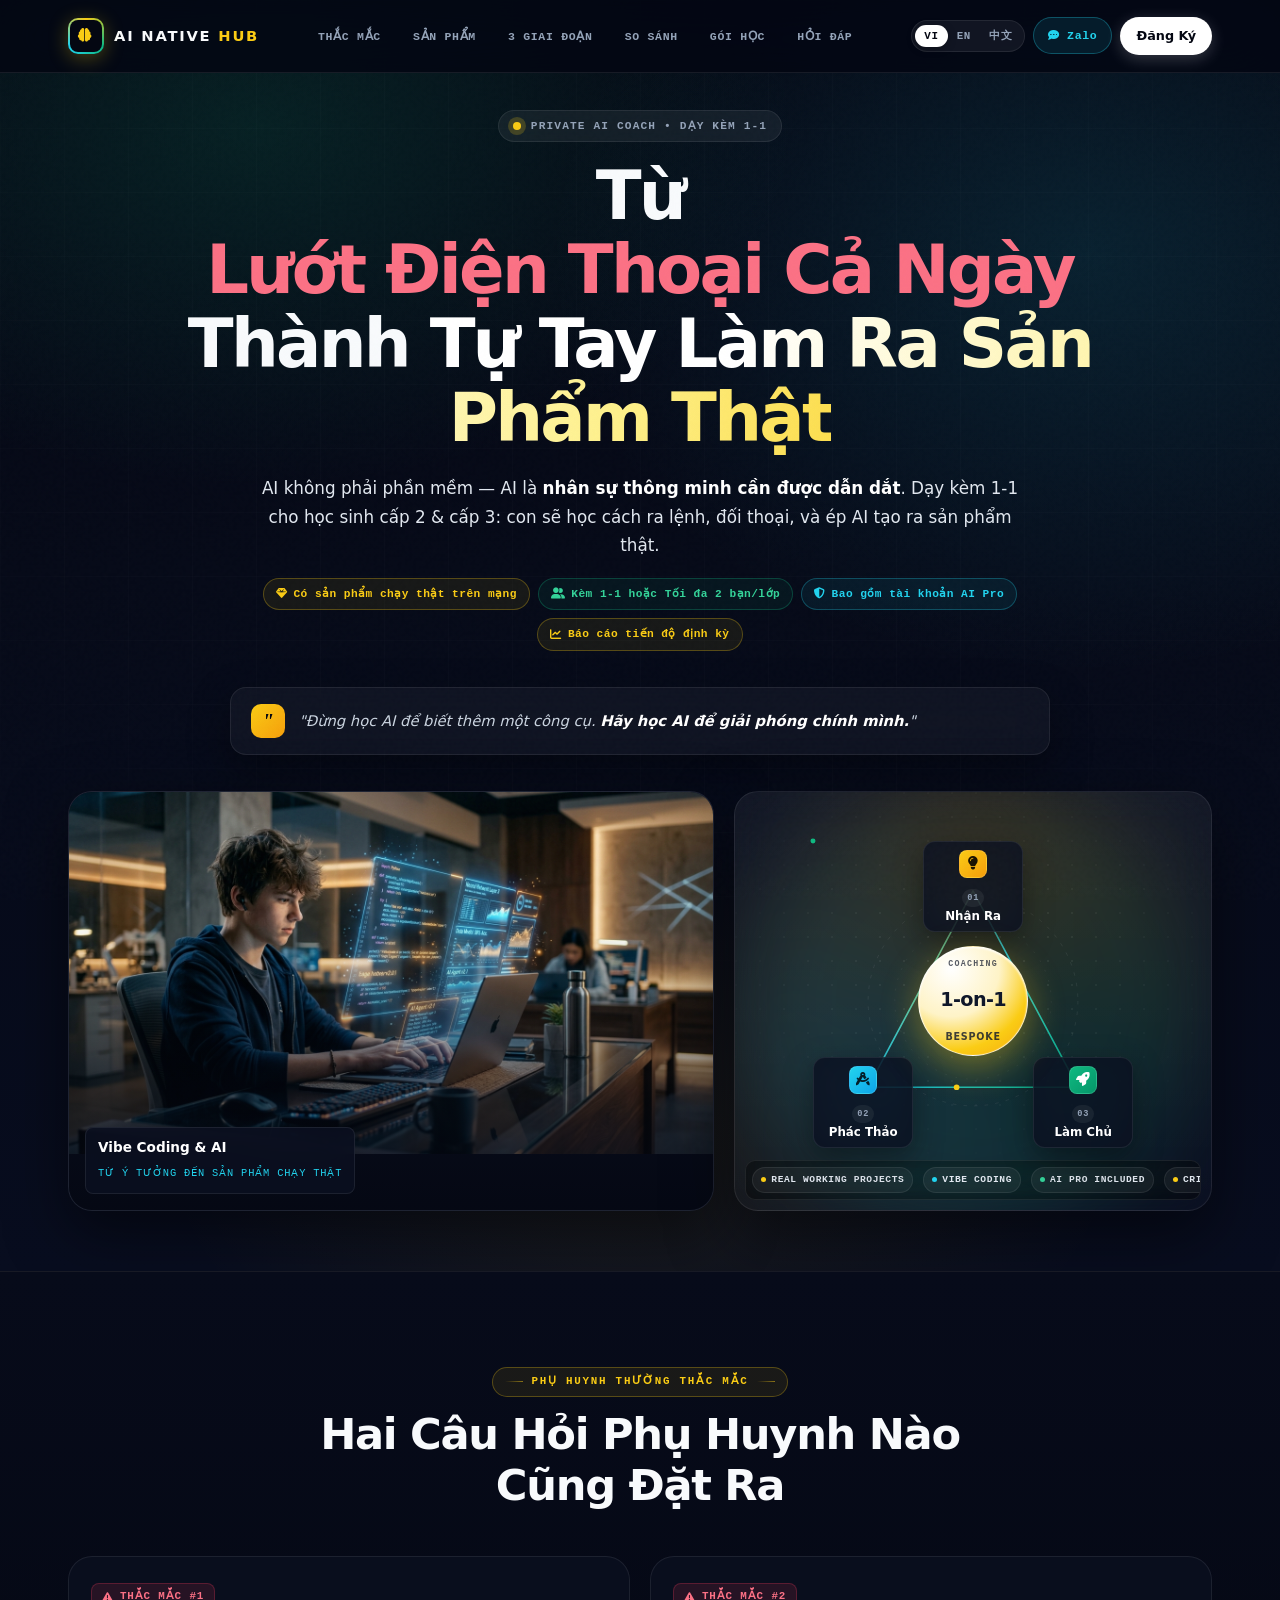
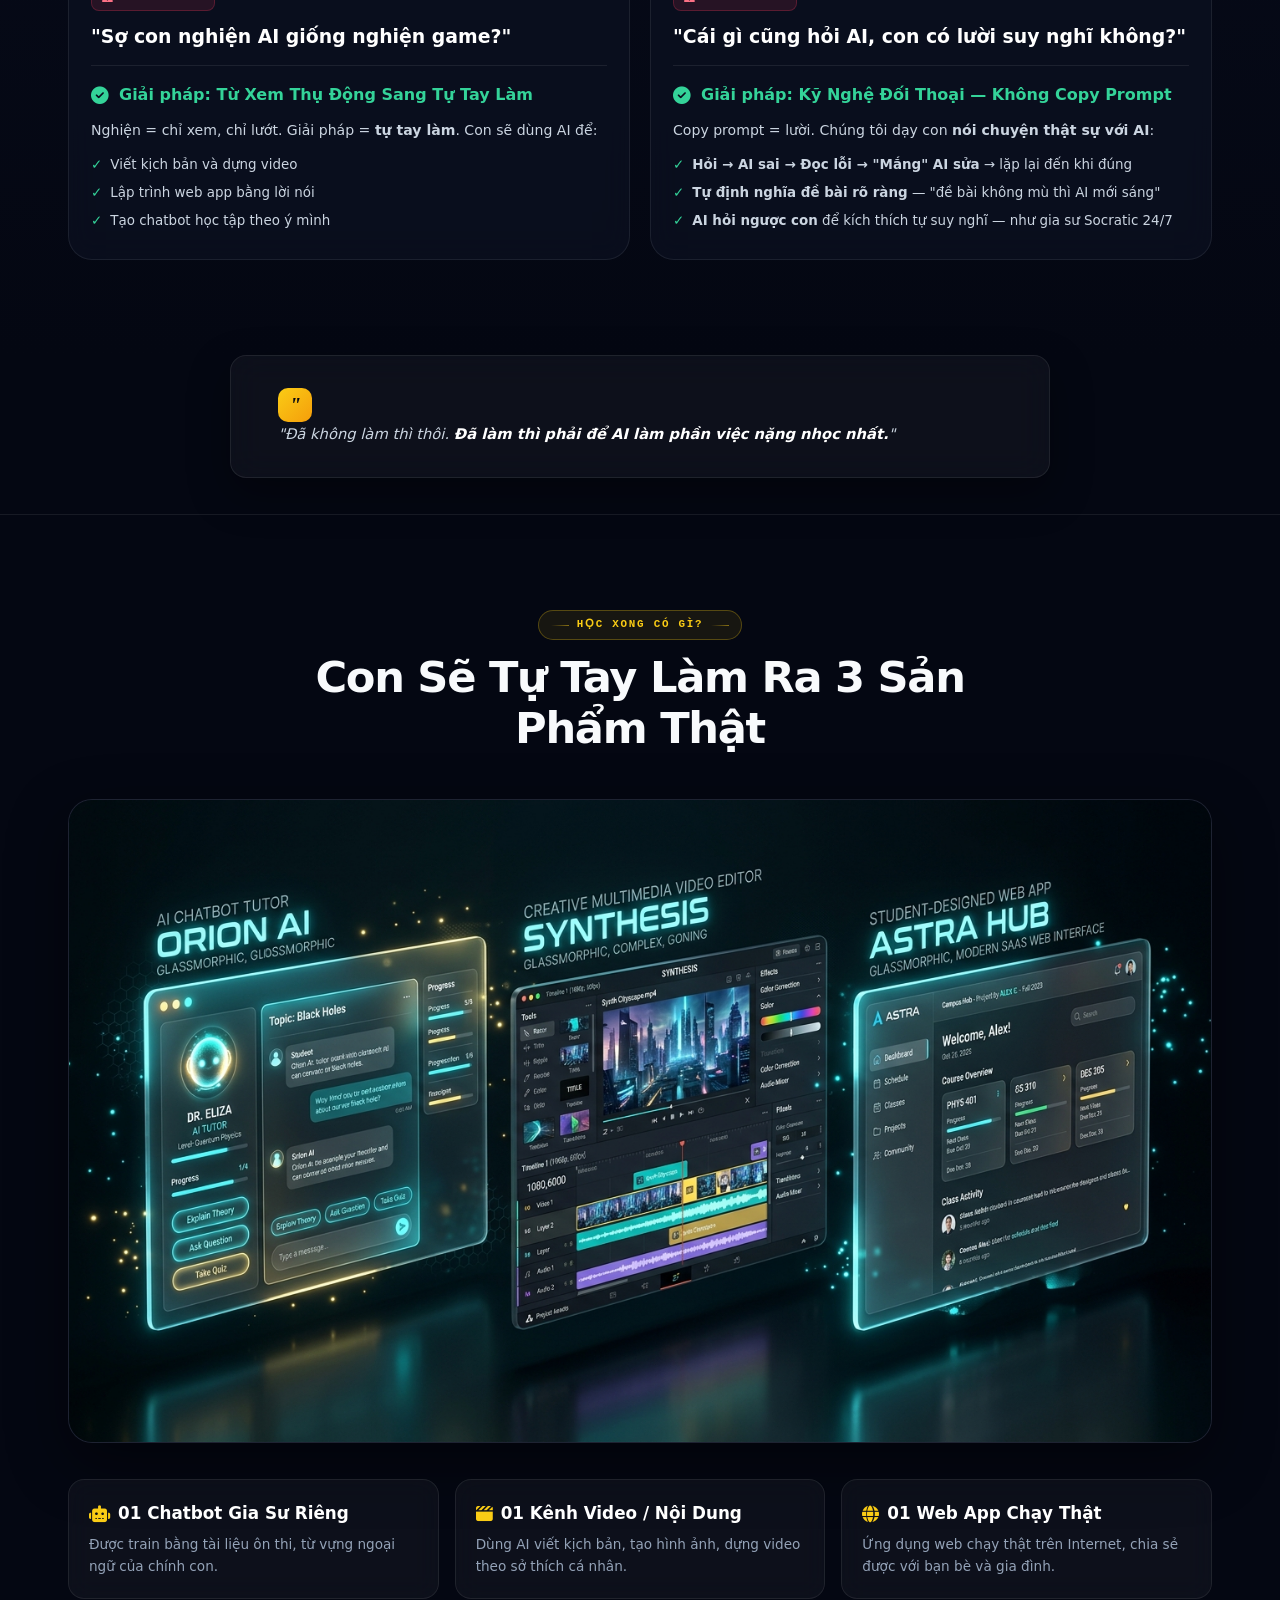
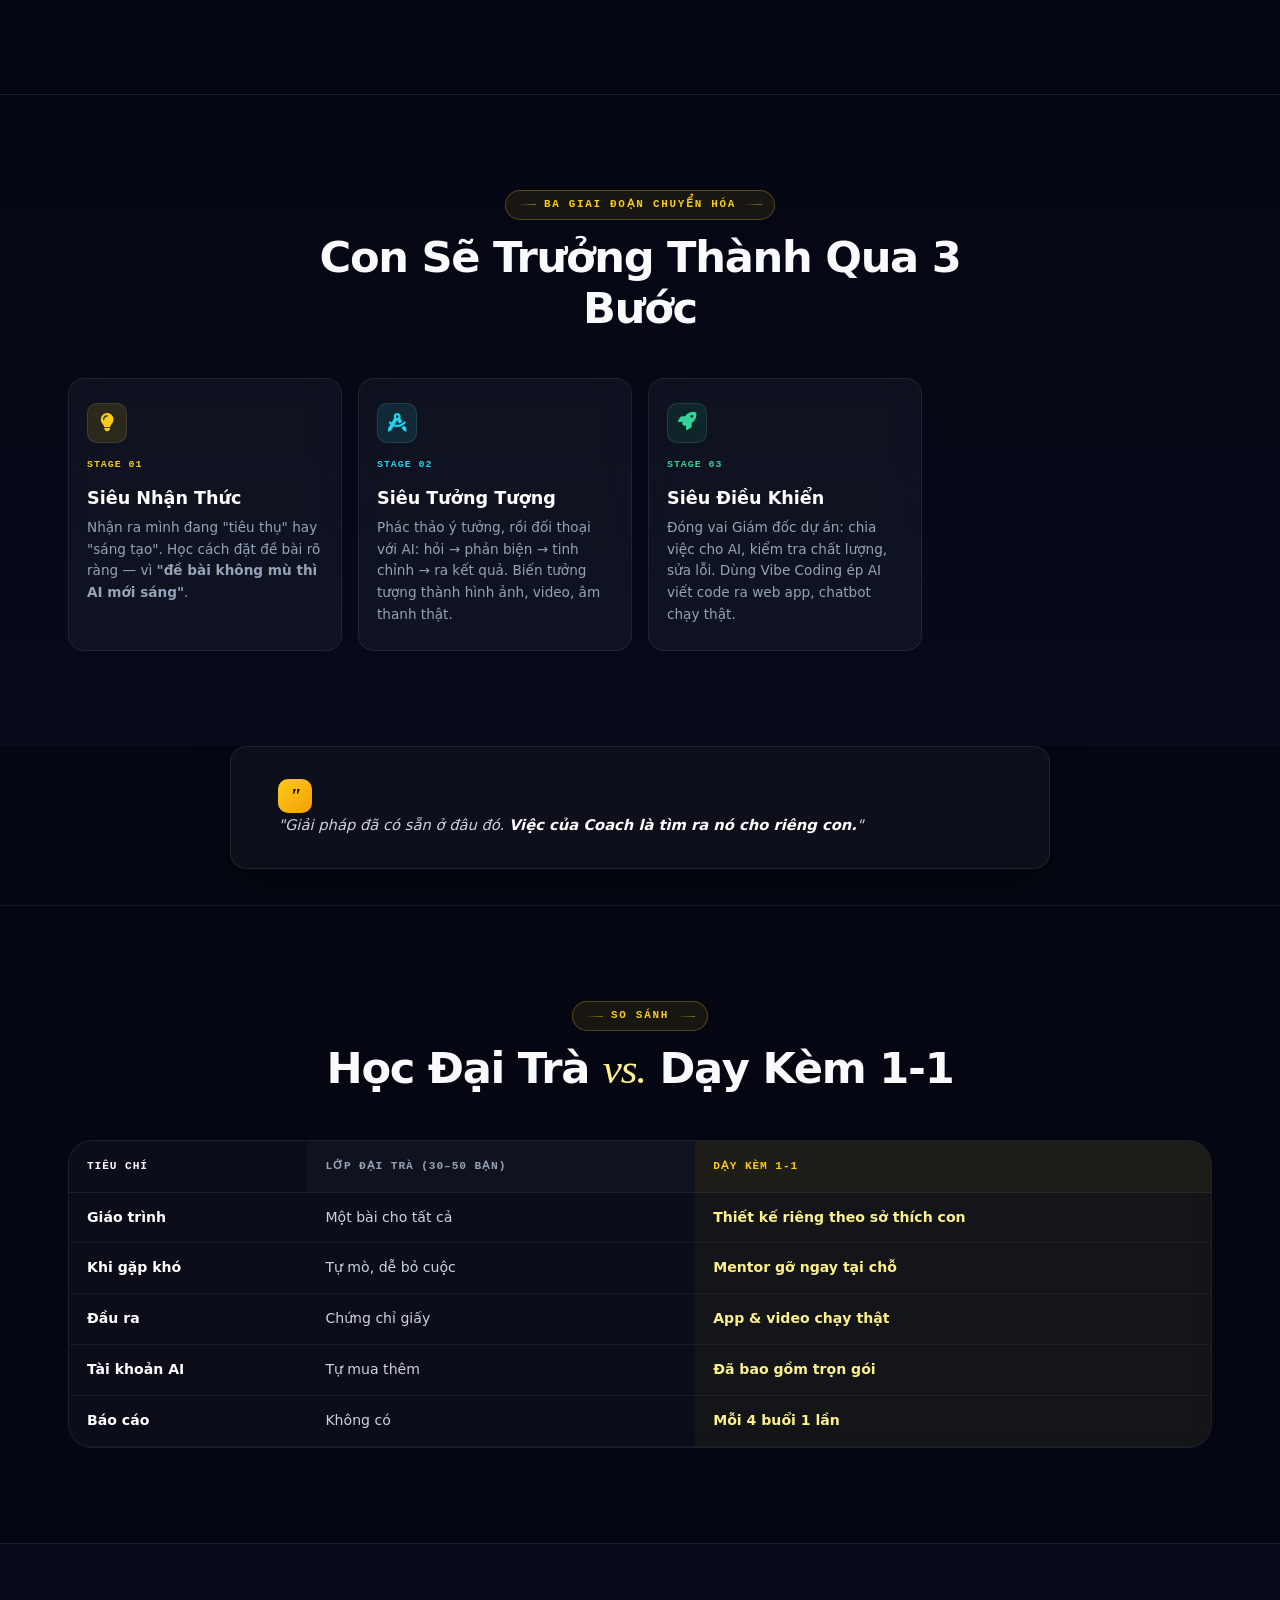
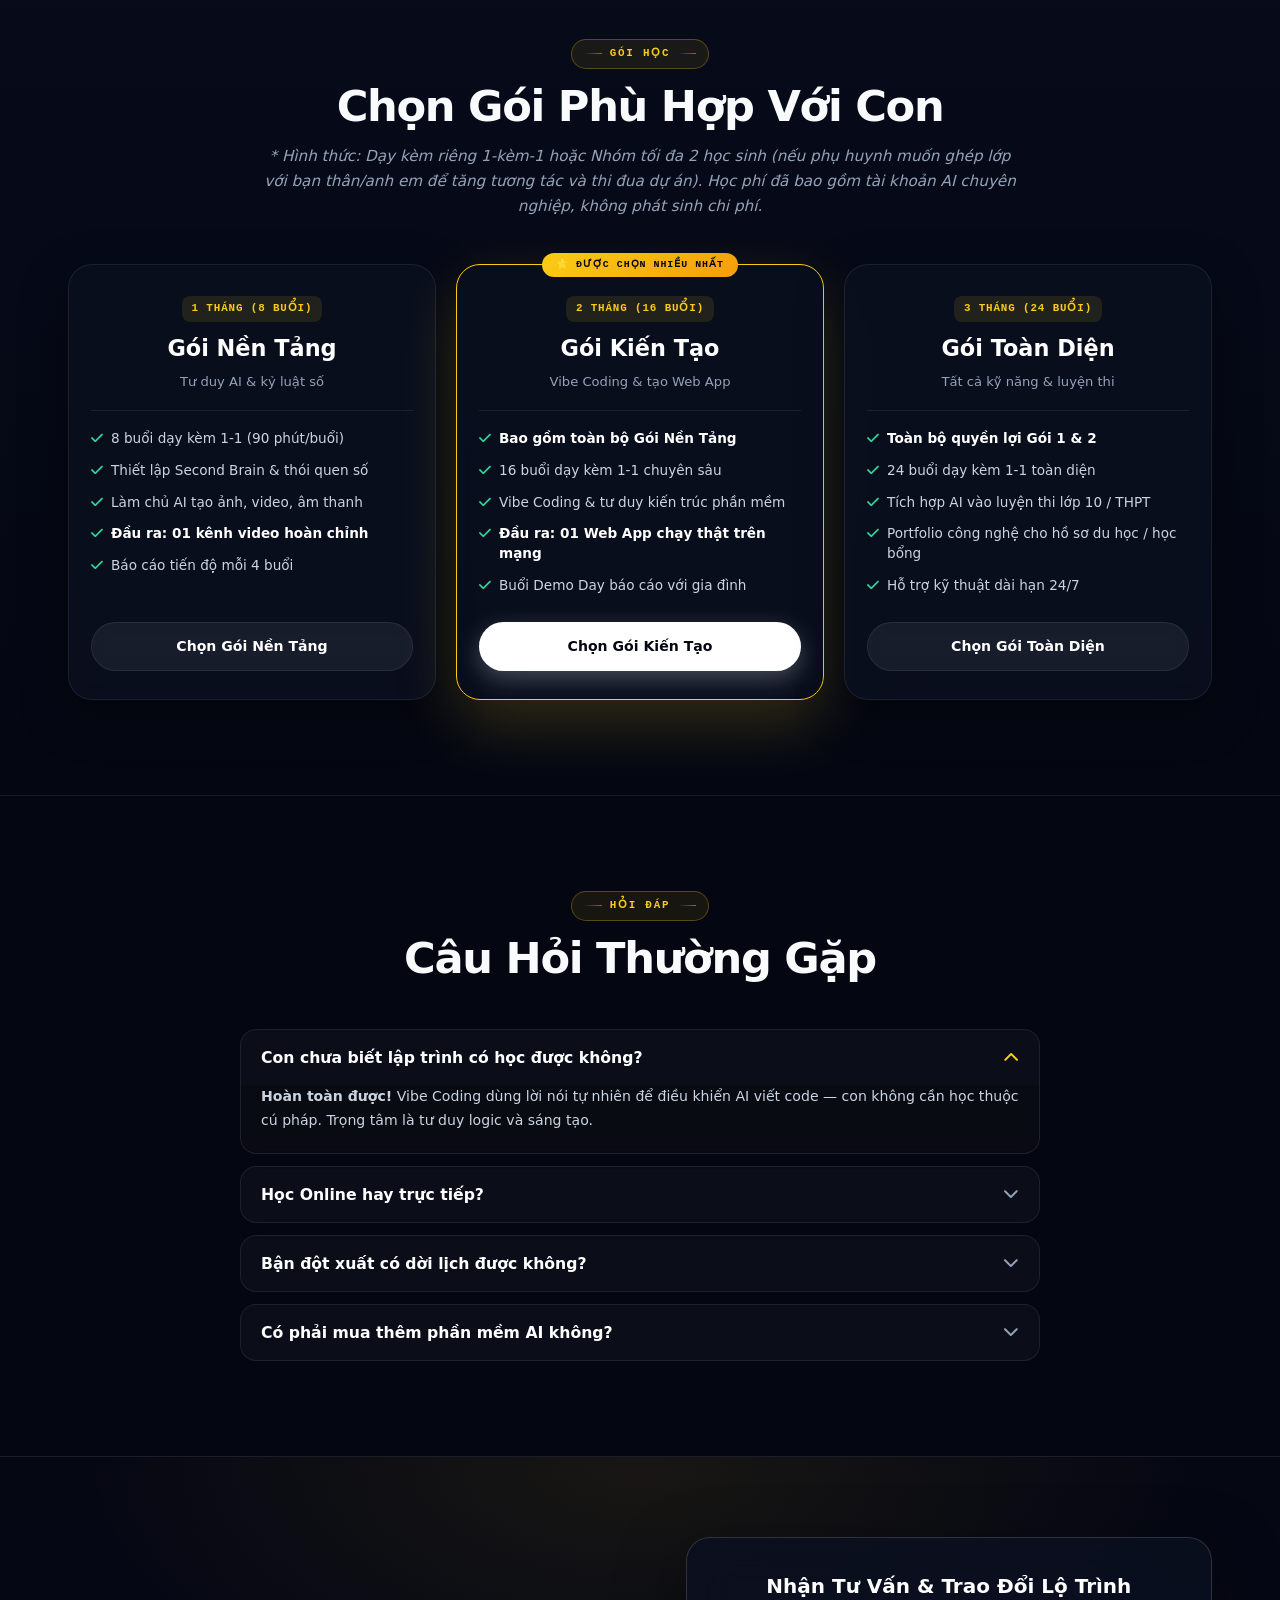
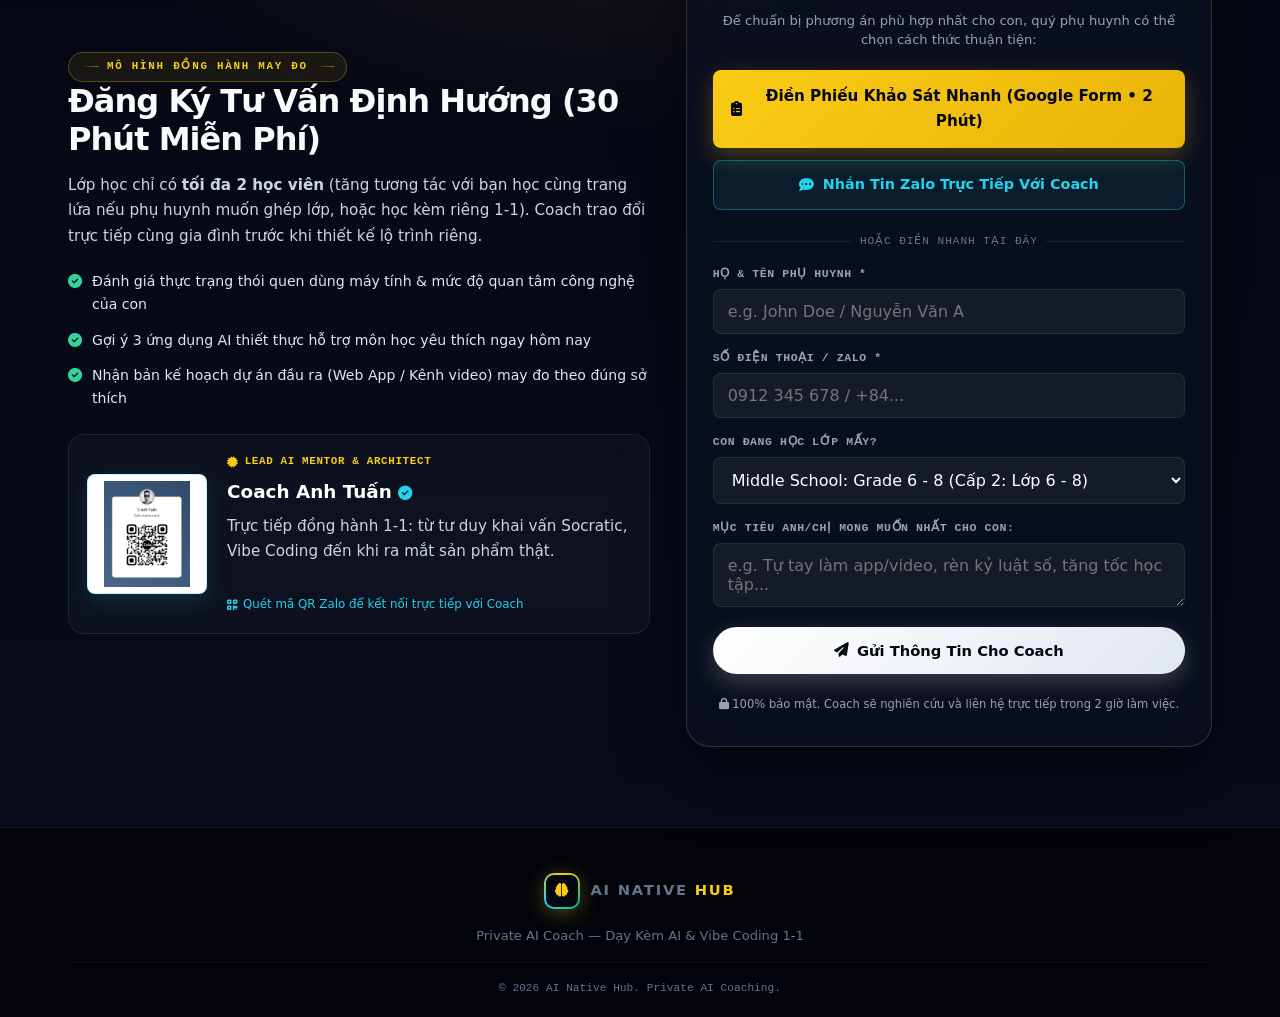
==== commit de2700a1: "feat: integrate Lead Mentor Jake / Anh Tuan / Yingjun Zalo QR card" ====
--- a/index.html
+++ b/index.html
@@ -955,6 +955,35 @@
               <span class="zh">获取一份基于孩子兴趣的实战项目（网站/多媒体作品）规划</span>
             </div>
           </div>
+
+          <!-- Lead Mentor Identity Card with Zalo QR -->
+          <div class="mentor-card">
+            <div class="mentor-qr-wrap" title="Zalo QR Code">
+              <img src="assets/mentor_zalo_qrcode.jpg" alt="Zalo QR Code Coach Anh Tuan / Jake / Yingjun">
+            </div>
+            <div class="mentor-info">
+              <div class="mentor-badge">
+                <i class="fa-solid fa-certificate"></i>
+                <span class="vi">Lead AI Mentor & Architect</span>
+                <span class="en">Lead AI Mentor & Architect</span>
+                <span class="zh">首席 AI 导师与架构师</span>
+              </div>
+              <div class="mentor-name">
+                <span class="vi">Coach Anh Tuấn <i class="fa-solid fa-circle-check verified-check"></i></span>
+                <span class="en">Coach Jake (Anh Tuan) <i class="fa-solid fa-circle-check verified-check"></i></span>
+                <span class="zh">英俊导师 (Jake) <i class="fa-solid fa-circle-check verified-check"></i></span>
+              </div>
+              <p class="mentor-role vi">Trực tiếp đồng hành 1-1: từ tư duy khai vấn Socratic, Vibe Coding đến khi ra mắt sản phẩm thật.</p>
+              <p class="mentor-role en">Direct 1-on-1 coaching: from Socratic inquiry, Vibe Coding to shipping live student apps.</p>
+              <p class="mentor-role zh">全程亲自 1对1 授课：从苏格拉底式启发、自然语言编程到最终作品独立上线。</p>
+              <div class="mentor-hint">
+                <i class="fa-solid fa-qrcode"></i>
+                <span class="vi">Quét mã QR Zalo để kết nối trực tiếp với Coach</span>
+                <span class="en">Scan QR code on your phone to connect via Zalo</span>
+                <span class="zh">手机扫码直接添加导师 Zalo / 微信 咨询</span>
+              </div>
+            </div>
+          </div>
         </div>
 
         <div class="reg-card">
--- a/style.css
+++ b/style.css
@@ -1722,6 +1722,108 @@
   margin-top: 4px;
 }
 
+/* Lead Mentor Identity & QR Badge */
+.mentor-card {
+  margin-top: 24px;
+  padding: 18px;
+  background: rgba(255, 255, 255, 0.03);
+  border: 1px solid var(--line);
+  border-radius: var(--radius-md);
+  display: flex;
+  flex-direction: column;
+  gap: 16px;
+  backdrop-filter: blur(14px);
+  position: relative;
+  overflow: hidden;
+}
+
+@media (min-width: 640px) {
+  .mentor-card {
+    flex-direction: row;
+    align-items: center;
+    gap: 20px;
+  }
+}
+
+.mentor-qr-wrap {
+  width: 120px;
+  height: 120px;
+  min-width: 120px;
+  border-radius: var(--radius-sm);
+  overflow: hidden;
+  border: 1px solid var(--line-cyan);
+  background: #FFFFFF;
+  padding: 6px;
+  box-shadow: 0 8px 24px rgba(34, 211, 238, 0.15);
+  display: flex;
+  align-items: center;
+  justify-content: center;
+  transition: transform 0.3s var(--ease), box-shadow 0.3s;
+}
+
+.mentor-qr-wrap:hover {
+  transform: scale(1.05);
+  box-shadow: 0 12px 32px rgba(34, 211, 238, 0.3);
+}
+
+.mentor-qr-wrap img {
+  width: 100%;
+  height: 100%;
+  object-fit: contain;
+}
+
+.mentor-info {
+  display: flex;
+  flex-direction: column;
+  gap: 6px;
+}
+
+.mentor-badge {
+  display: inline-flex;
+  align-items: center;
+  gap: 6px;
+  font-family: var(--font-mono);
+  font-size: 0.68rem;
+  font-weight: 700;
+  color: var(--gold);
+  text-transform: uppercase;
+  letter-spacing: 0.06em;
+}
+
+.mentor-badge i {
+  color: var(--gold);
+}
+
+.mentor-name {
+  font-family: var(--font-heading);
+  font-size: 1.15rem;
+  font-weight: 800;
+  color: #FFFFFF;
+  display: flex;
+  align-items: center;
+  gap: 8px;
+}
+
+.mentor-name .verified-check {
+  color: var(--cyan);
+  font-size: 0.9rem;
+}
+
+.mentor-role {
+  font-size: 0.8rem;
+  color: var(--muted);
+  line-height: 1.45;
+}
+
+.mentor-hint {
+  font-size: 0.74rem;
+  color: var(--cyan);
+  display: flex;
+  align-items: center;
+  gap: 6px;
+  margin-top: 4px;
+}
+
 .reg-card {
   background: rgba(11, 16, 32, 0.85);
   border: 1px solid var(--line2);
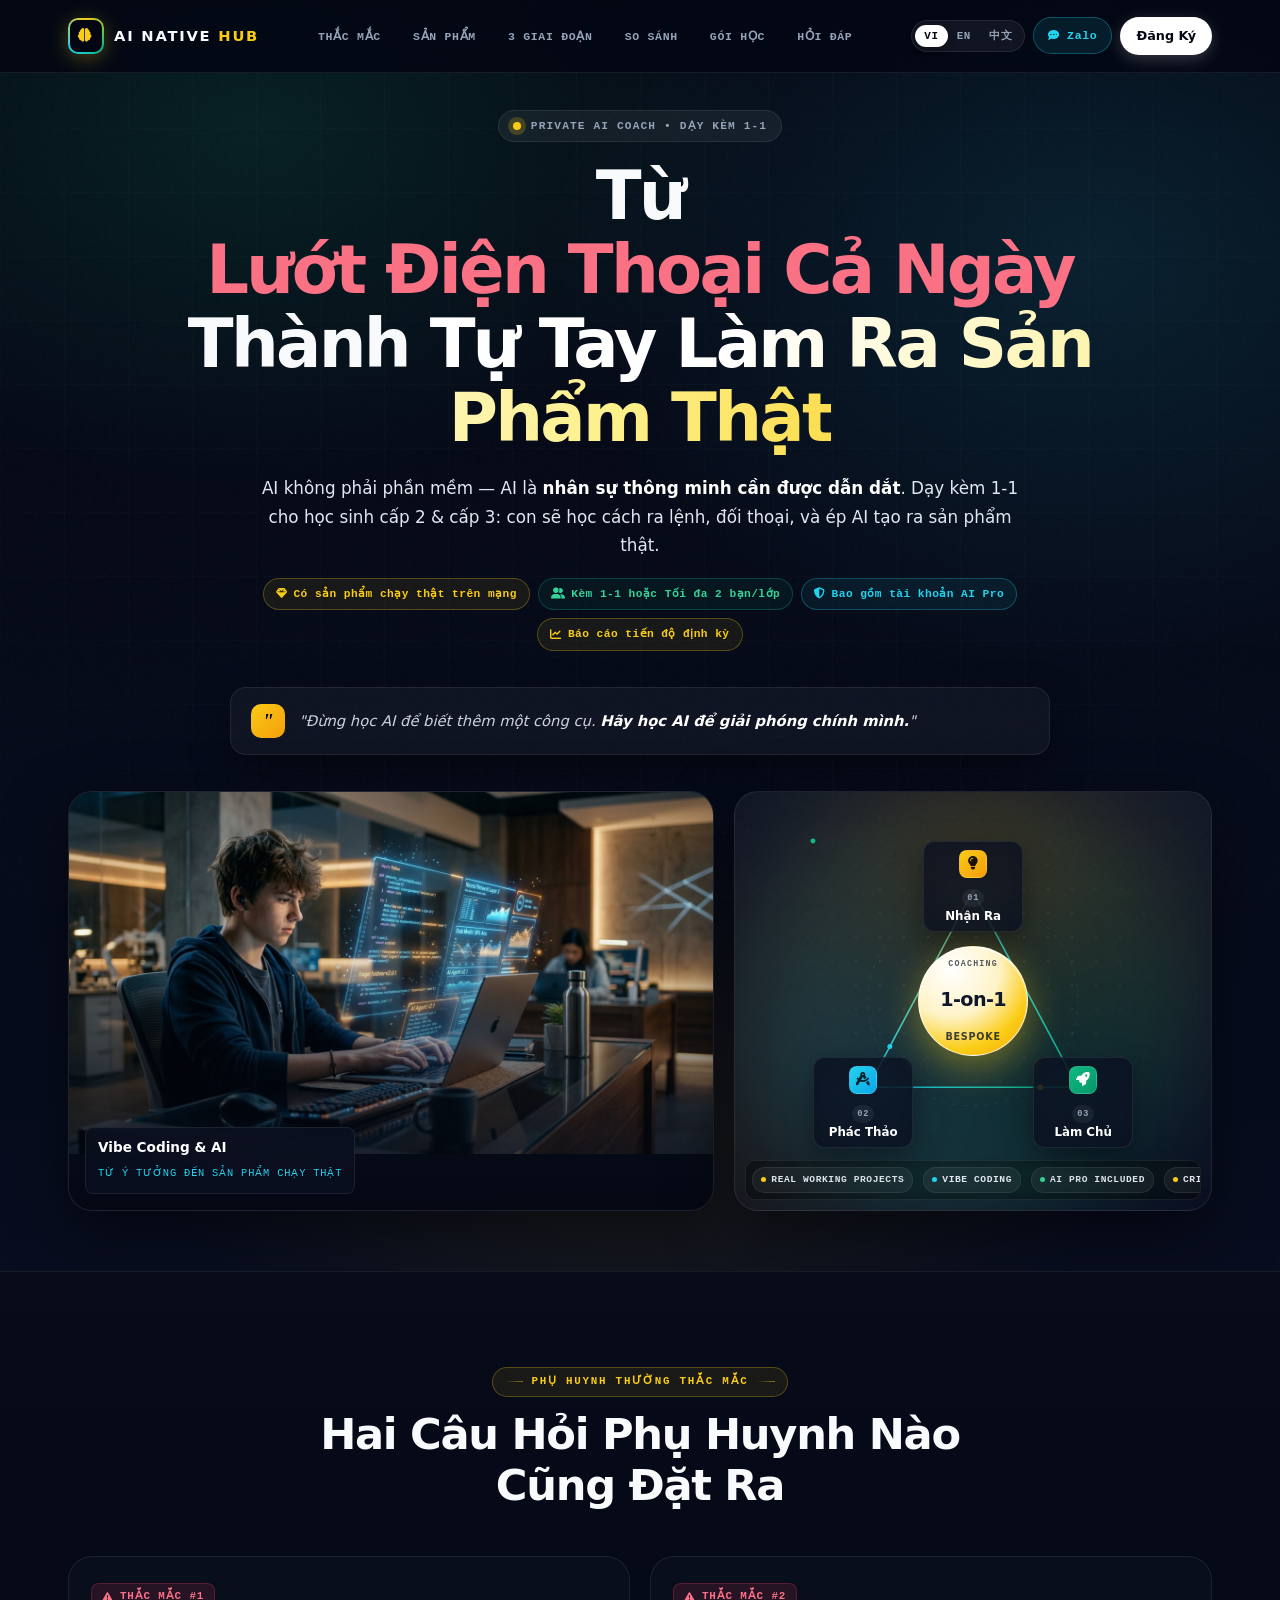
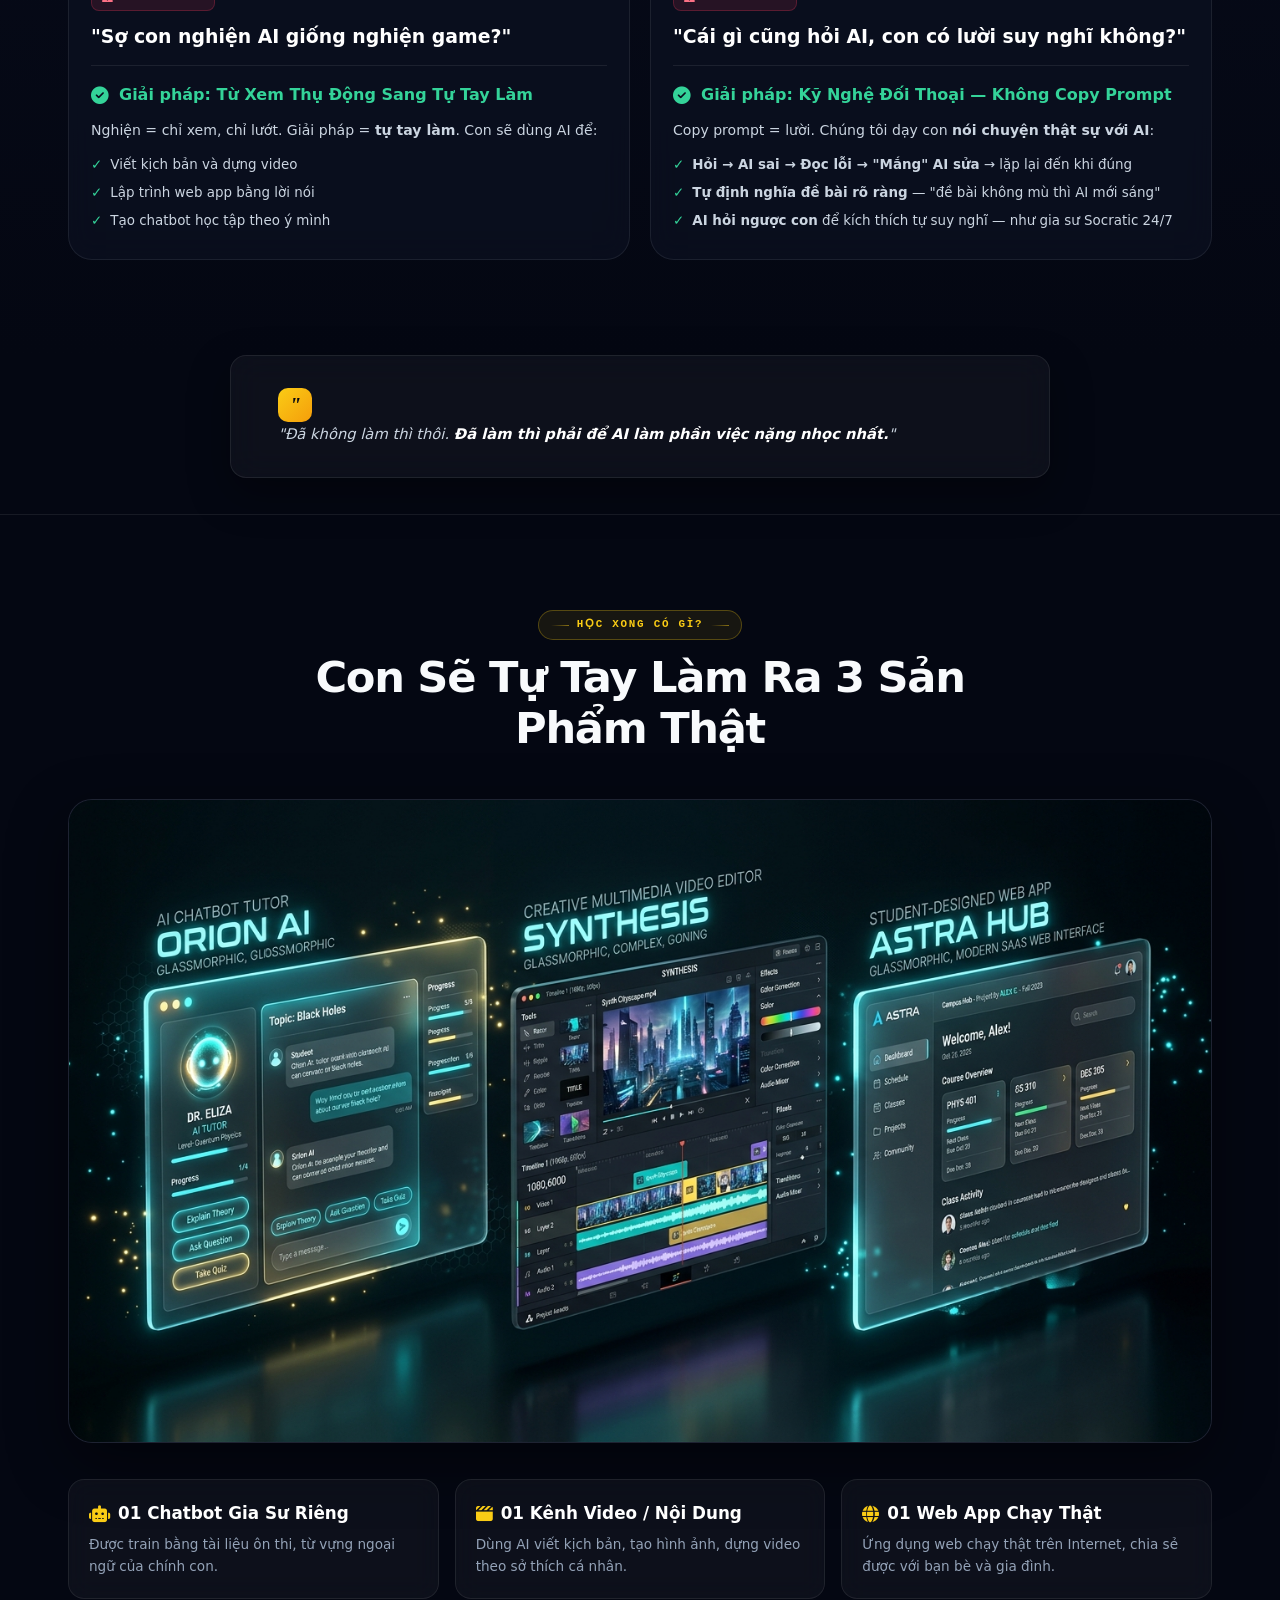
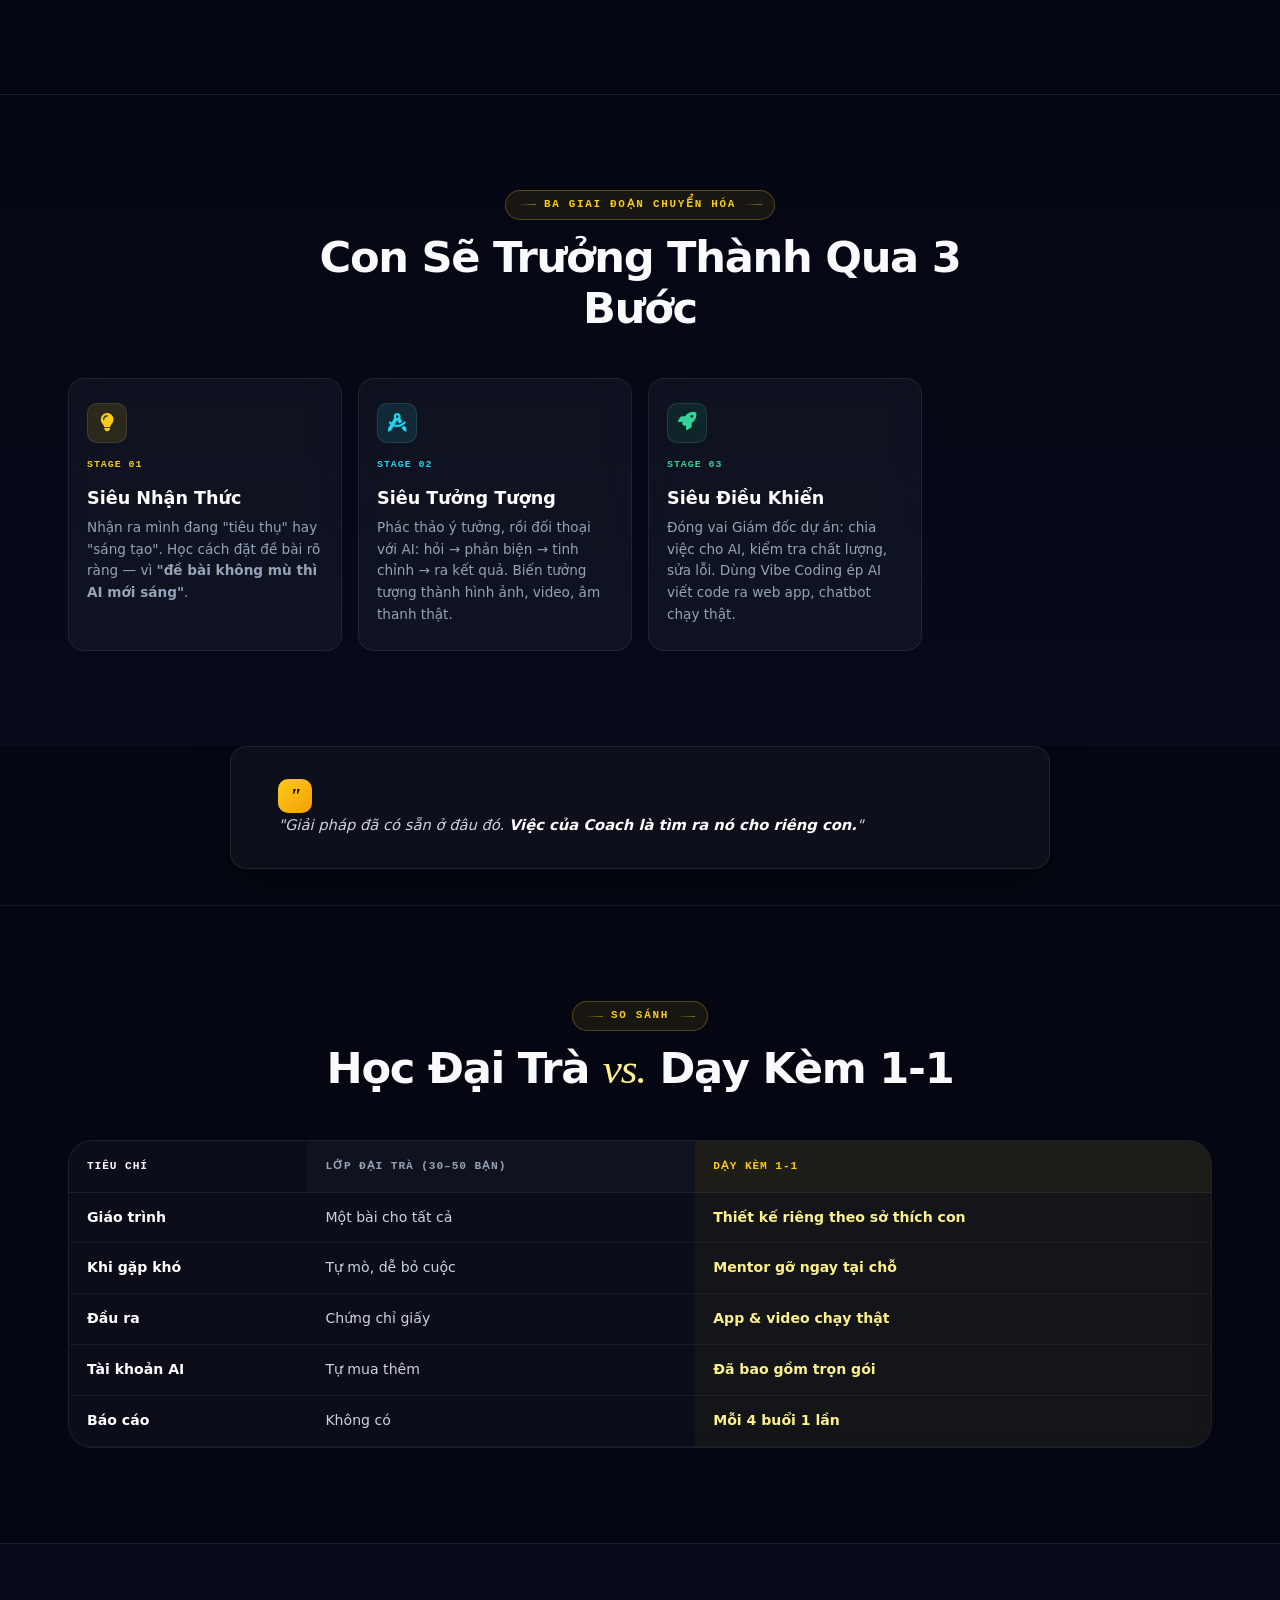
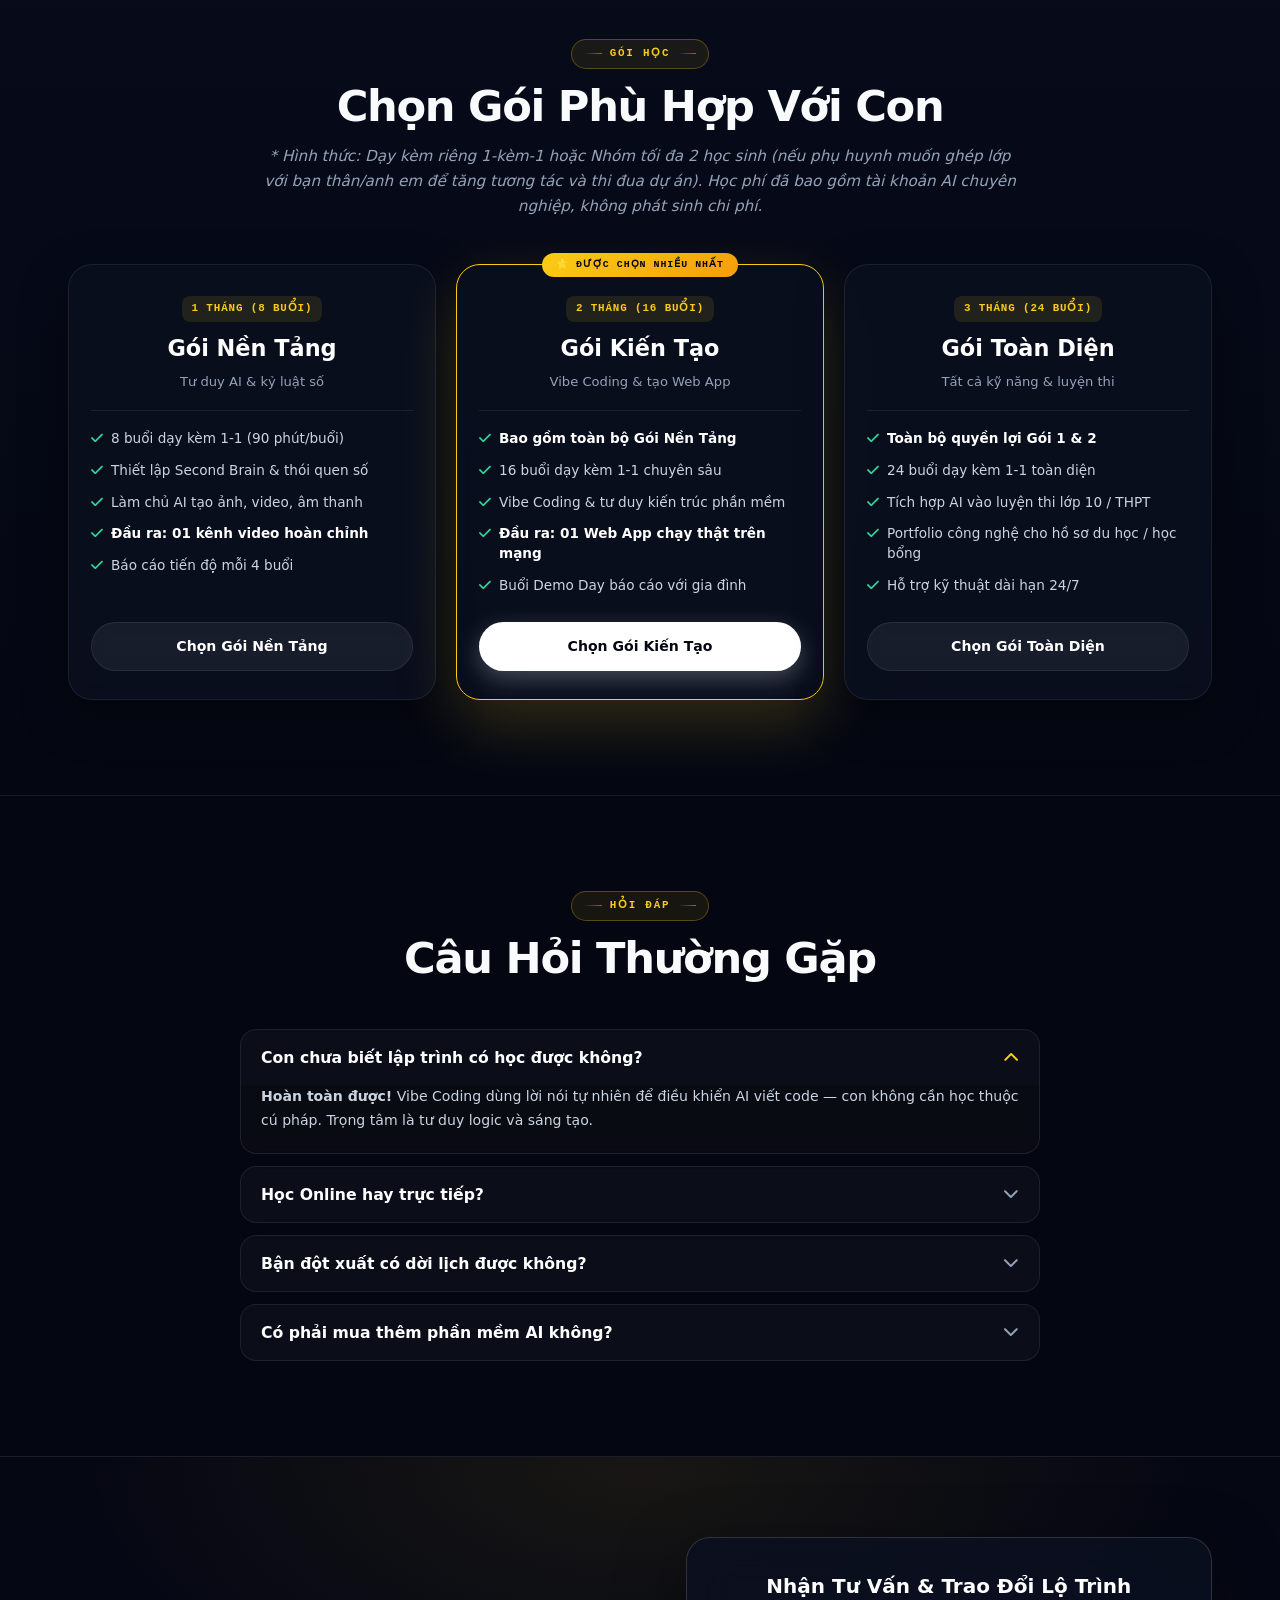
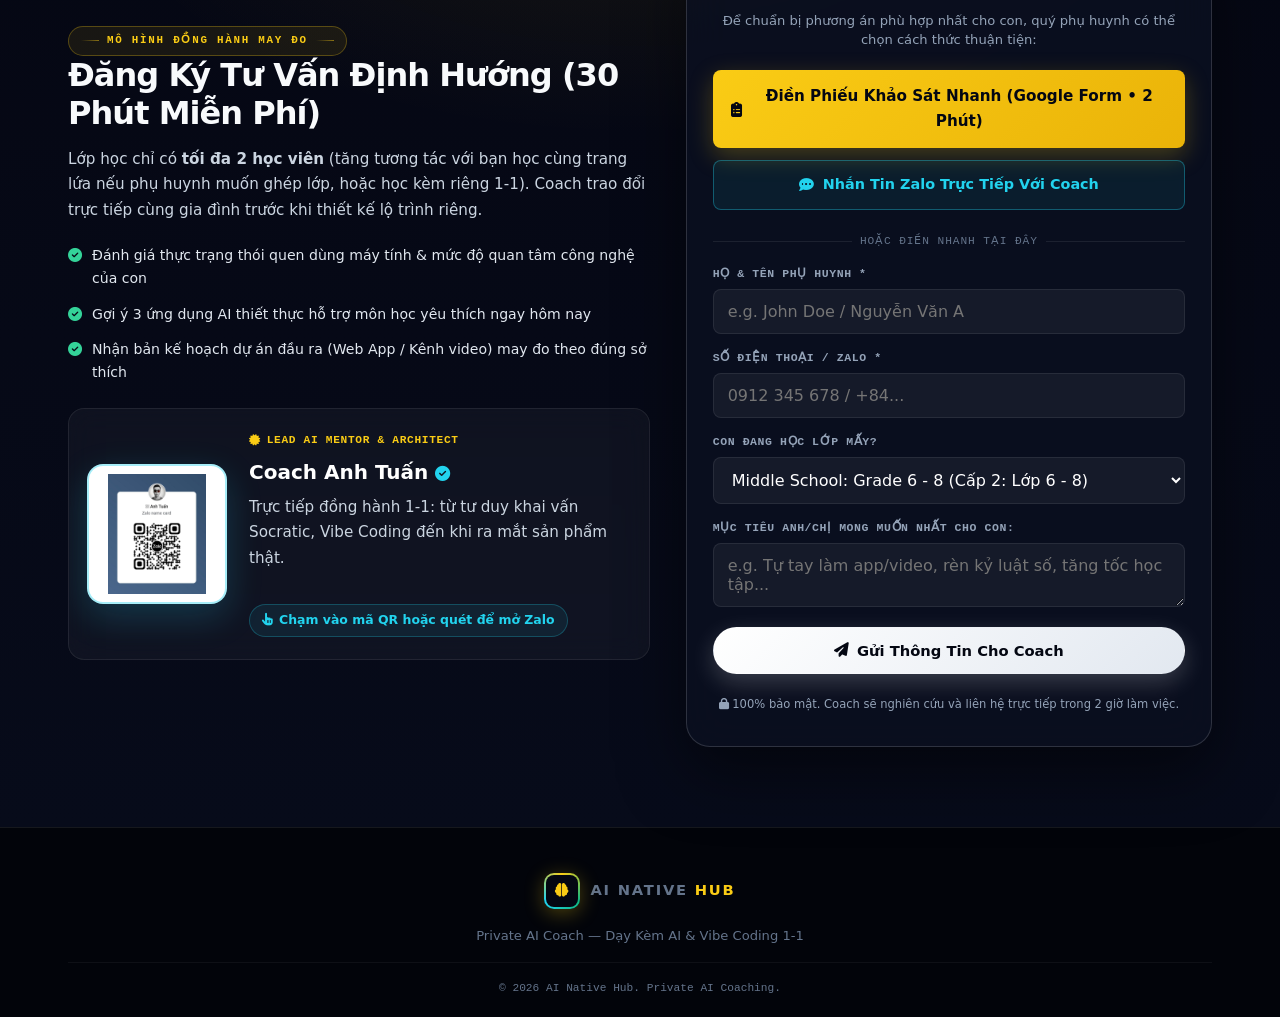
==== commit e6a10810: "feat: enlarge QR on mobile, make QR clickable, and link all Zalo buttons to 0898907709" ====
--- a/index.html
+++ b/index.html
@@ -122,7 +122,7 @@
           <button class="lang-btn" data-lang="zh">中文</button>
         </div>
 
-        <a href="https://zalo.me" target="_blank" class="btn-nav-zalo">
+        <a href="https://zalo.me/0898907709" target="_blank" class="btn-nav-zalo">
           <i class="fa-solid fa-comment-dots"></i> Zalo
         </a>
 
@@ -958,9 +958,9 @@
 
           <!-- Lead Mentor Identity Card with Zalo QR -->
           <div class="mentor-card">
-            <div class="mentor-qr-wrap" title="Zalo QR Code">
+            <a href="https://zalo.me/0898907709" target="_blank" class="mentor-qr-wrap" title="Chạm để mở Zalo hoặc Quét mã QR">
               <img src="assets/mentor_zalo_qrcode.jpg" alt="Zalo QR Code Coach Anh Tuan / Jake / Yingjun">
-            </div>
+            </a>
             <div class="mentor-info">
               <div class="mentor-badge">
                 <i class="fa-solid fa-certificate"></i>
@@ -977,10 +977,10 @@
               <p class="mentor-role en">Direct 1-on-1 coaching: from Socratic inquiry, Vibe Coding to shipping live student apps.</p>
               <p class="mentor-role zh">全程亲自 1对1 授课：从苏格拉底式启发、自然语言编程到最终作品独立上线。</p>
               <div class="mentor-hint">
-                <i class="fa-solid fa-qrcode"></i>
-                <span class="vi">Quét mã QR Zalo để kết nối trực tiếp với Coach</span>
-                <span class="en">Scan QR code on your phone to connect via Zalo</span>
-                <span class="zh">手机扫码直接添加导师 Zalo / 微信 咨询</span>
+                <i class="fa-solid fa-hand-pointer"></i>
+                <span class="vi">Chạm vào mã QR hoặc quét để mở Zalo</span>
+                <span class="en">Tap QR code or scan to open Zalo</span>
+                <span class="zh">点击二维码或扫码直接开启 Zalo 对话</span>
               </div>
             </div>
           </div>
@@ -1003,7 +1003,7 @@
               <span class="zh">填写2分钟快速问卷 (Google Form)</span>
             </a>
 
-            <a href="https://zalo.me" target="_blank" class="btn-zalo-big">
+            <a href="https://zalo.me/0898907709" target="_blank" class="btn-zalo-big">
               <i class="fa-solid fa-comment-dots"></i>
               <span class="vi">Nhắn Tin Zalo Trực Tiếp Với Coach</span>
               <span class="en">Direct Zalo / WhatsApp with Coach</span>
@@ -1108,7 +1108,7 @@
 
   <!-- MOBILE STICKY BOTTOM BAR -->
   <div class="mobile-bar">
-    <a href="https://zalo.me" target="_blank" class="m-btn m-zalo">
+    <a href="https://zalo.me/0898907709" target="_blank" class="m-btn m-zalo">
       <i class="fa-solid fa-comment-dots"></i> Zalo Coach
     </a>
     <a href="#register" class="m-btn m-cta">
--- a/style.css
+++ b/style.css
@@ -1725,13 +1725,15 @@
 /* Lead Mentor Identity & QR Badge */
 .mentor-card {
   margin-top: 24px;
-  padding: 18px;
-  background: rgba(255, 255, 255, 0.03);
+  padding: 22px 18px;
+  background: rgba(255, 255, 255, 0.04);
   border: 1px solid var(--line);
   border-radius: var(--radius-md);
   display: flex;
   flex-direction: column;
-  gap: 16px;
+  align-items: center;
+  text-align: center;
+  gap: 18px;
   backdrop-filter: blur(14px);
   position: relative;
   overflow: hidden;
@@ -1741,41 +1743,61 @@
   .mentor-card {
     flex-direction: row;
     align-items: center;
-    gap: 20px;
+    text-align: left;
+    gap: 22px;
   }
 }
 
 .mentor-qr-wrap {
-  width: 120px;
-  height: 120px;
-  min-width: 120px;
-  border-radius: var(--radius-sm);
+  width: 180px;
+  height: 180px;
+  min-width: 180px;
+  border-radius: var(--radius-md);
   overflow: hidden;
-  border: 1px solid var(--line-cyan);
+  border: 2px solid rgba(34, 211, 238, 0.4);
   background: #FFFFFF;
-  padding: 6px;
-  box-shadow: 0 8px 24px rgba(34, 211, 238, 0.15);
+  padding: 8px;
+  box-shadow: 0 12px 36px rgba(34, 211, 238, 0.2);
   display: flex;
   align-items: center;
   justify-content: center;
-  transition: transform 0.3s var(--ease), box-shadow 0.3s;
+  transition: transform 0.3s var(--ease), box-shadow 0.3s, border-color 0.3s;
+  cursor: pointer;
+  text-decoration: none;
+}
+
+@media (min-width: 640px) {
+  .mentor-qr-wrap {
+    width: 140px;
+    height: 140px;
+    min-width: 140px;
+  }
 }
 
 .mentor-qr-wrap:hover {
-  transform: scale(1.05);
-  box-shadow: 0 12px 32px rgba(34, 211, 238, 0.3);
+  transform: scale(1.04);
+  border-color: var(--cyan);
+  box-shadow: 0 16px 44px rgba(34, 211, 238, 0.35);
 }
 
 .mentor-qr-wrap img {
   width: 100%;
   height: 100%;
   object-fit: contain;
+  border-radius: 4px;
 }
 
 .mentor-info {
   display: flex;
   flex-direction: column;
   gap: 6px;
+  align-items: center;
+}
+
+@media (min-width: 640px) {
+  .mentor-info {
+    align-items: flex-start;
+  }
 }
 
 .mentor-badge {
@@ -1783,7 +1805,7 @@
   align-items: center;
   gap: 6px;
   font-family: var(--font-mono);
-  font-size: 0.68rem;
+  font-size: 0.7rem;
   font-weight: 700;
   color: var(--gold);
   text-transform: uppercase;
@@ -1796,7 +1818,7 @@
 
 .mentor-name {
   font-family: var(--font-heading);
-  font-size: 1.15rem;
+  font-size: 1.25rem;
   font-weight: 800;
   color: #FFFFFF;
   display: flex;
@@ -1806,22 +1828,27 @@
 
 .mentor-name .verified-check {
   color: var(--cyan);
-  font-size: 0.9rem;
+  font-size: 0.95rem;
 }
 
 .mentor-role {
-  font-size: 0.8rem;
+  font-size: 0.85rem;
   color: var(--muted);
-  line-height: 1.45;
+  line-height: 1.5;
 }
 
 .mentor-hint {
-  font-size: 0.74rem;
+  font-size: 0.78rem;
   color: var(--cyan);
-  display: flex;
+  display: inline-flex;
   align-items: center;
   gap: 6px;
-  margin-top: 4px;
+  margin-top: 6px;
+  background: rgba(34, 211, 238, 0.08);
+  padding: 5px 12px;
+  border-radius: var(--radius-full);
+  border: 1px solid rgba(34, 211, 238, 0.25);
+  font-weight: 600;
 }
 
 .reg-card {
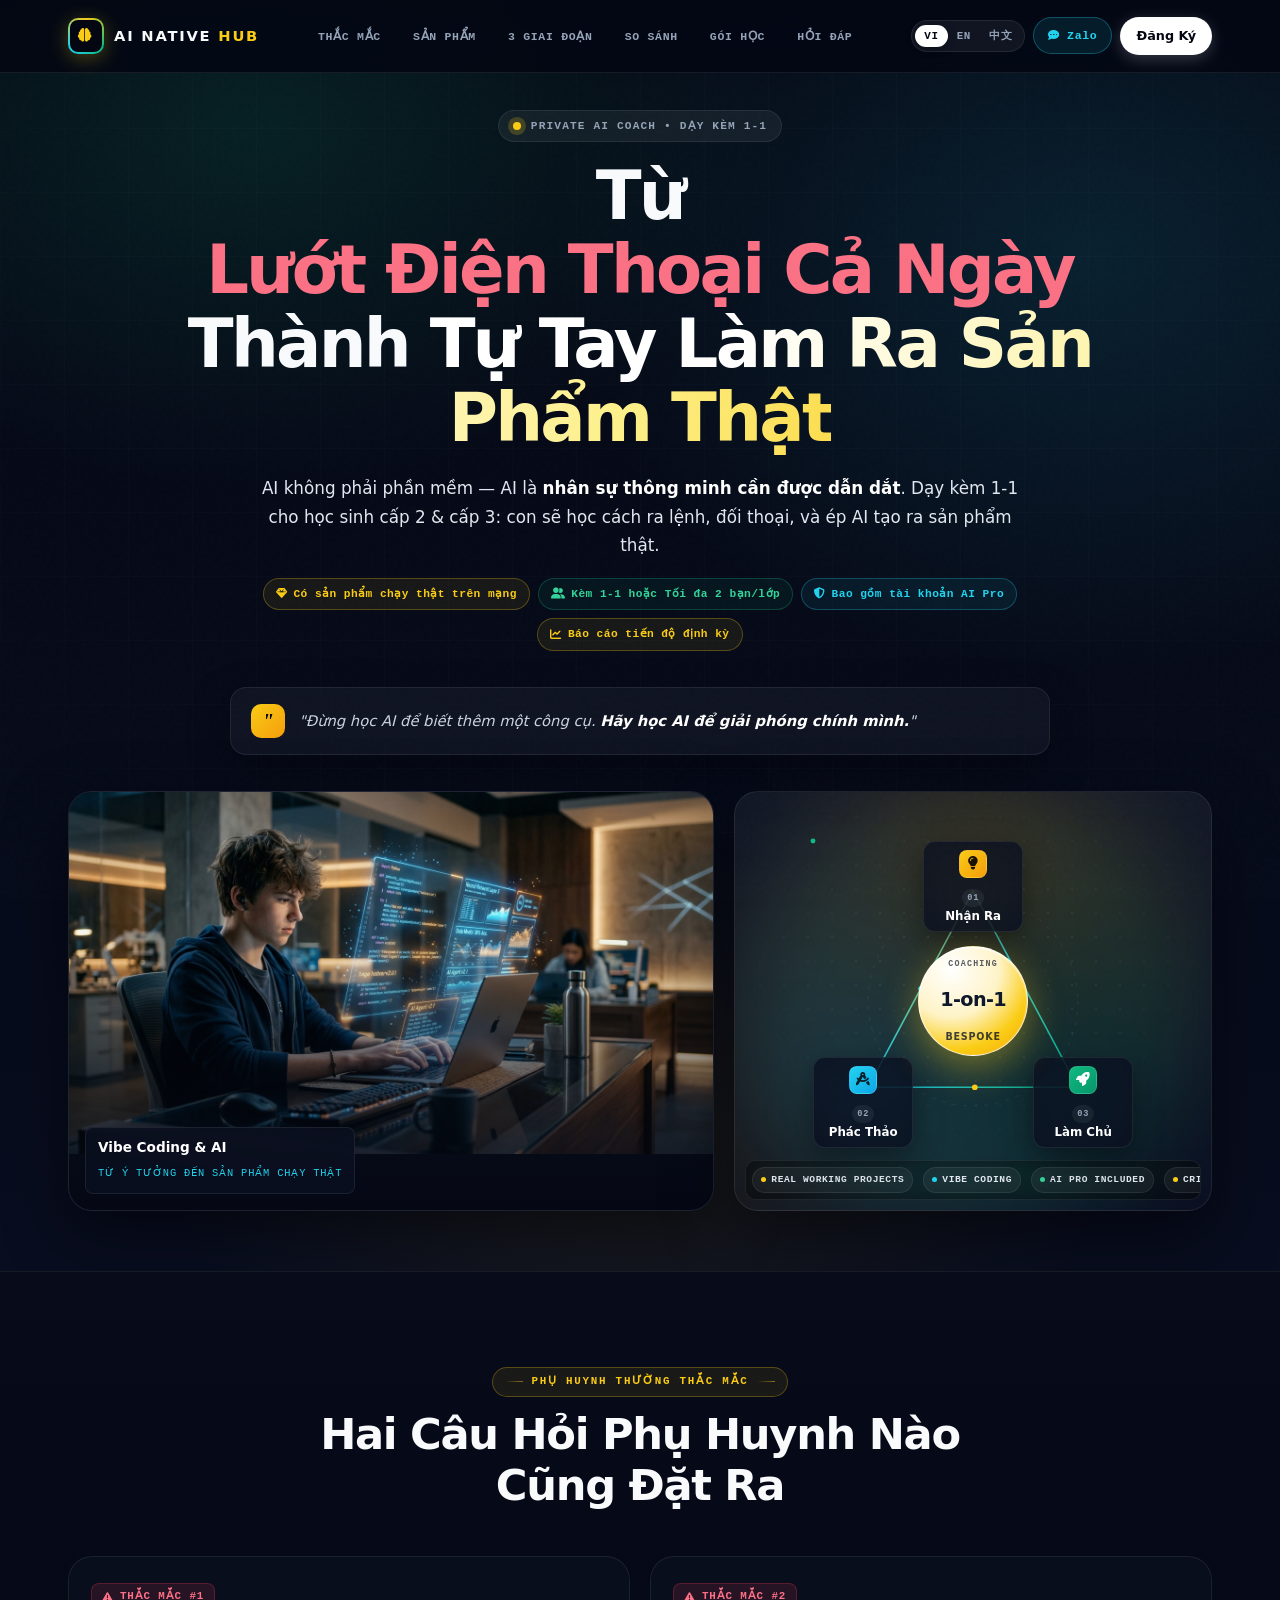
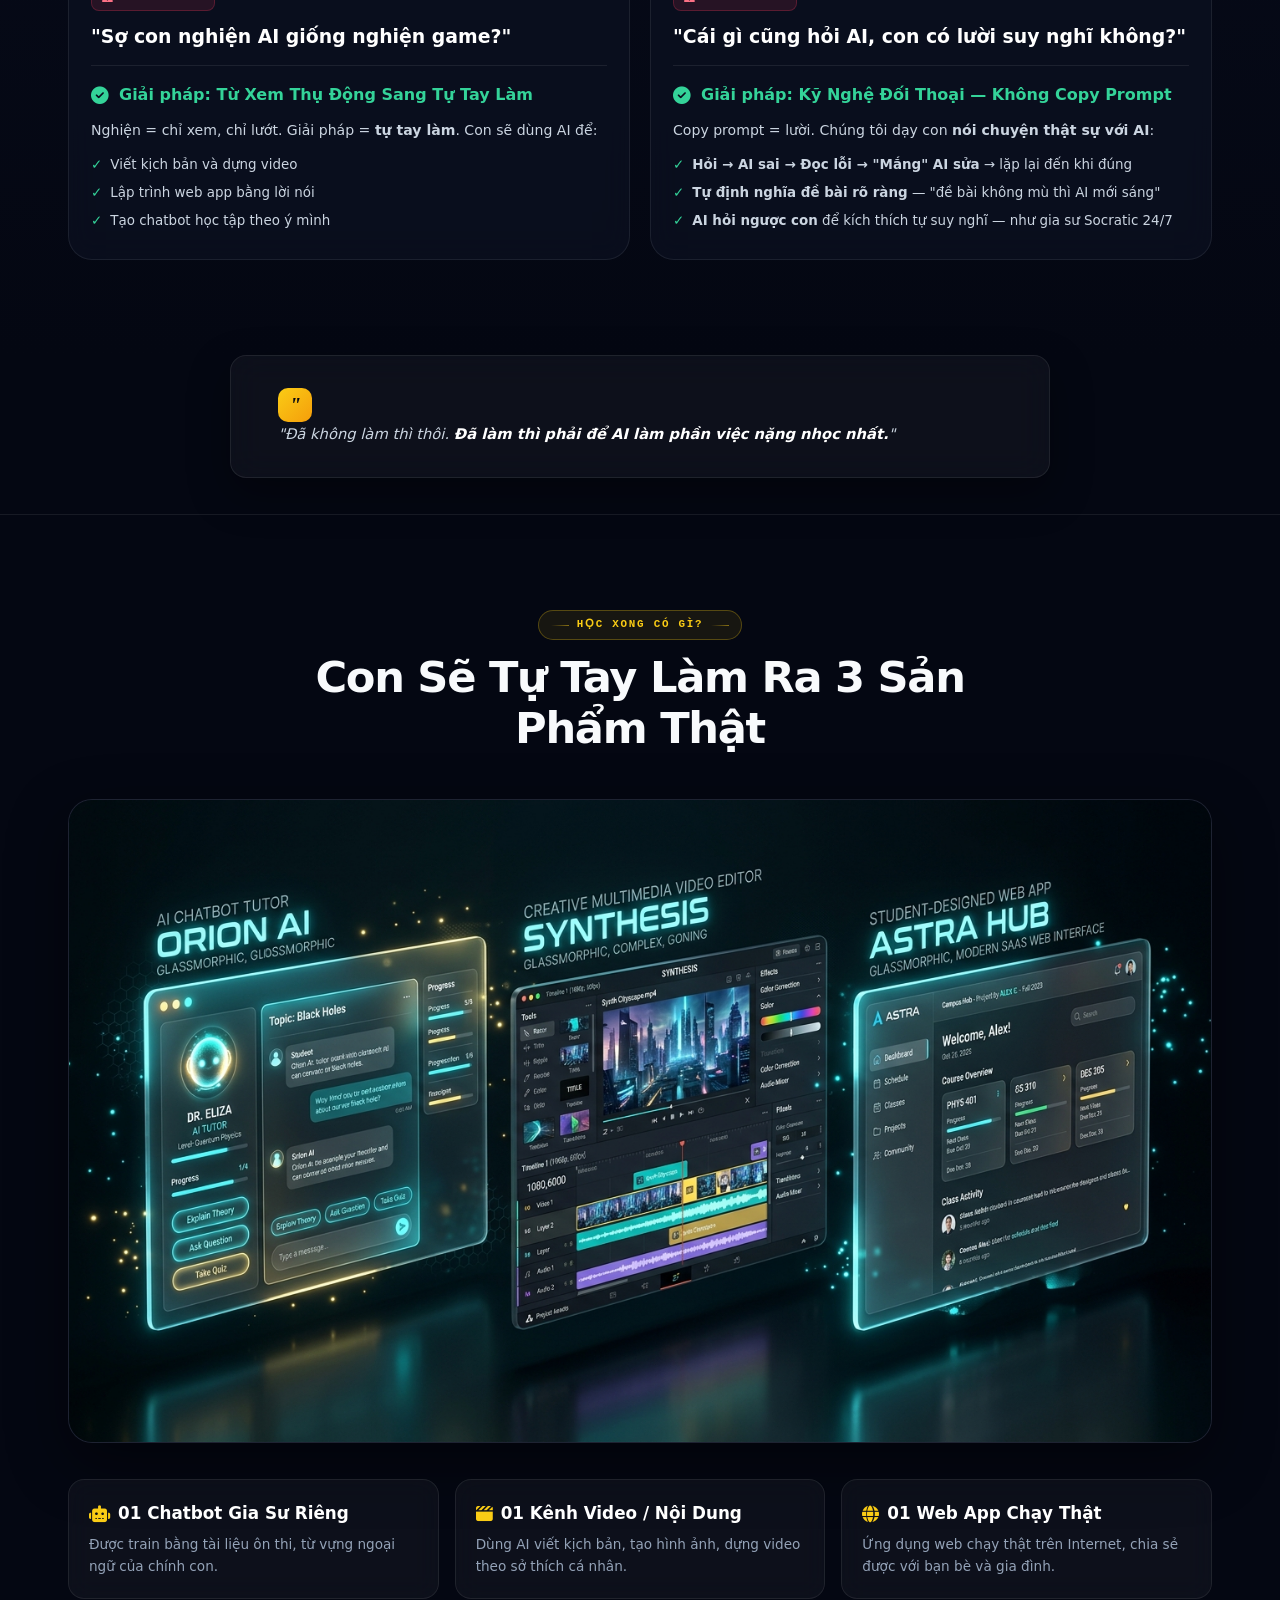
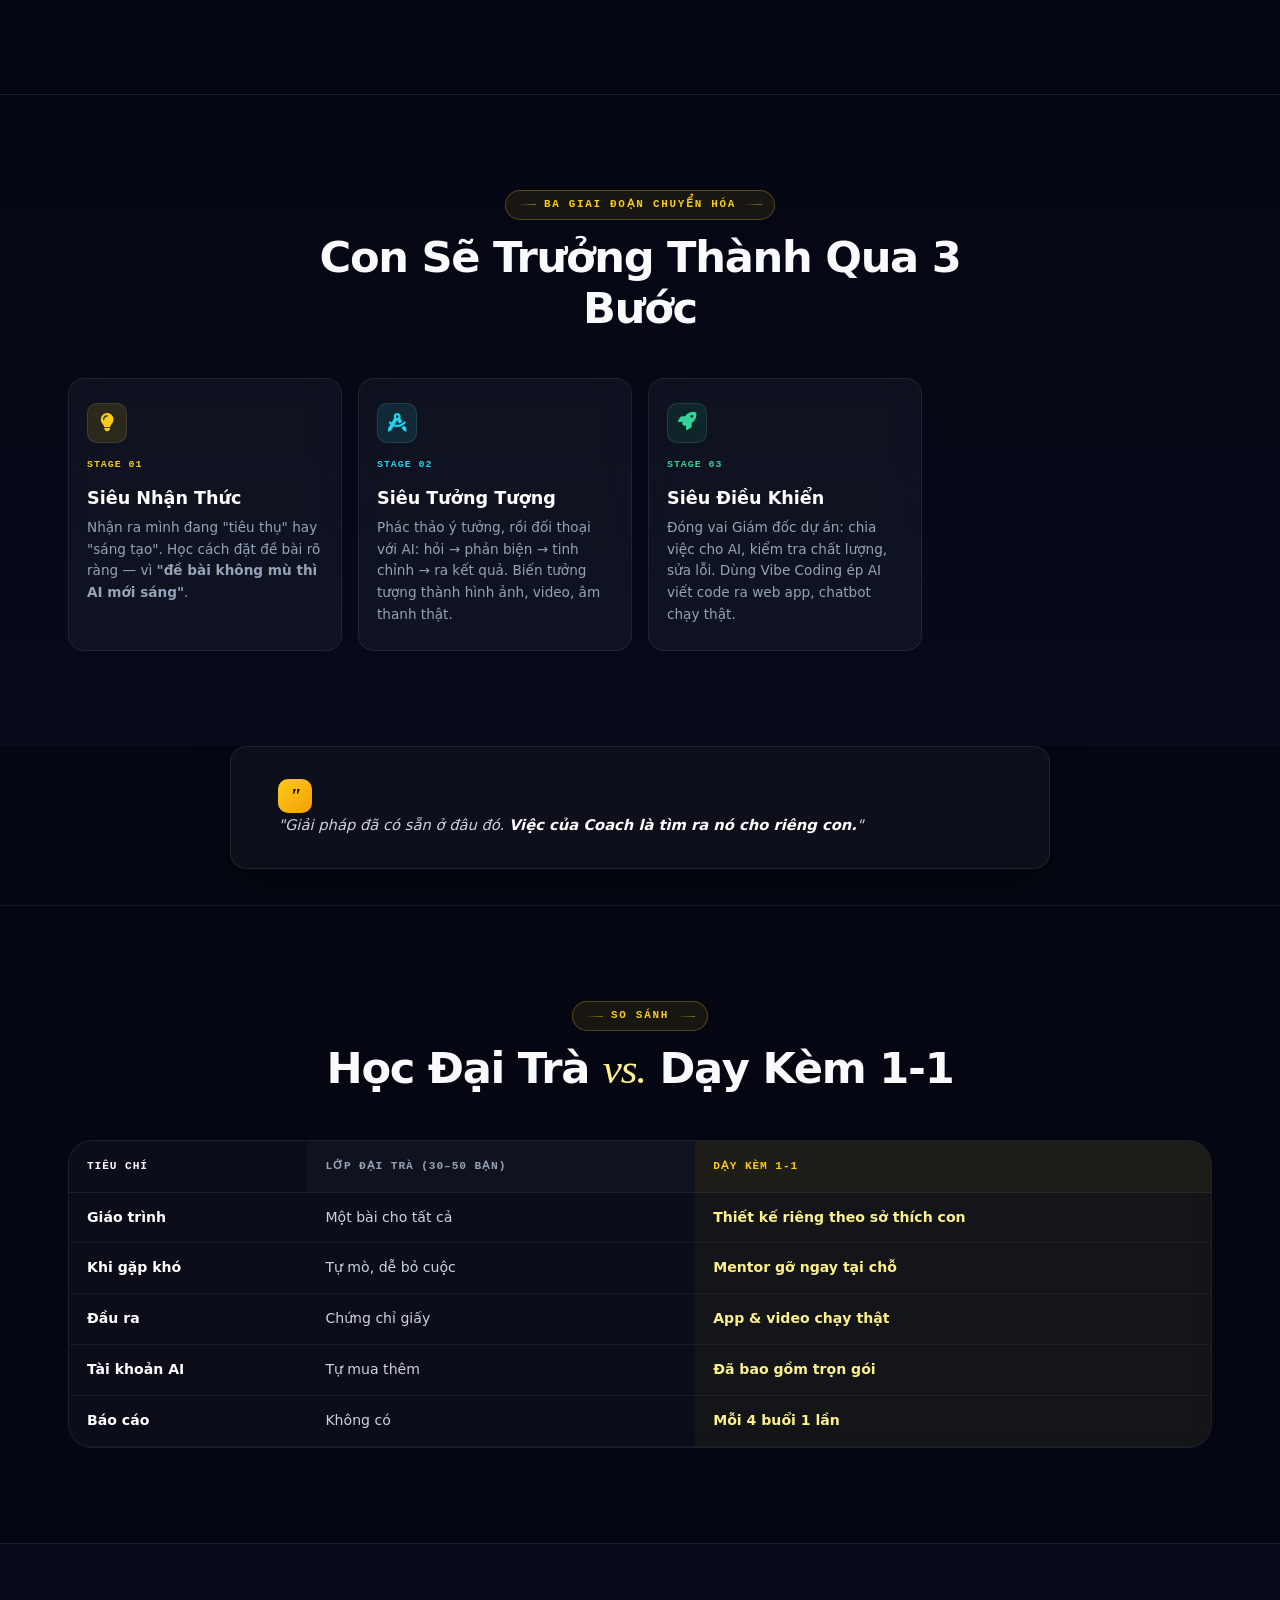
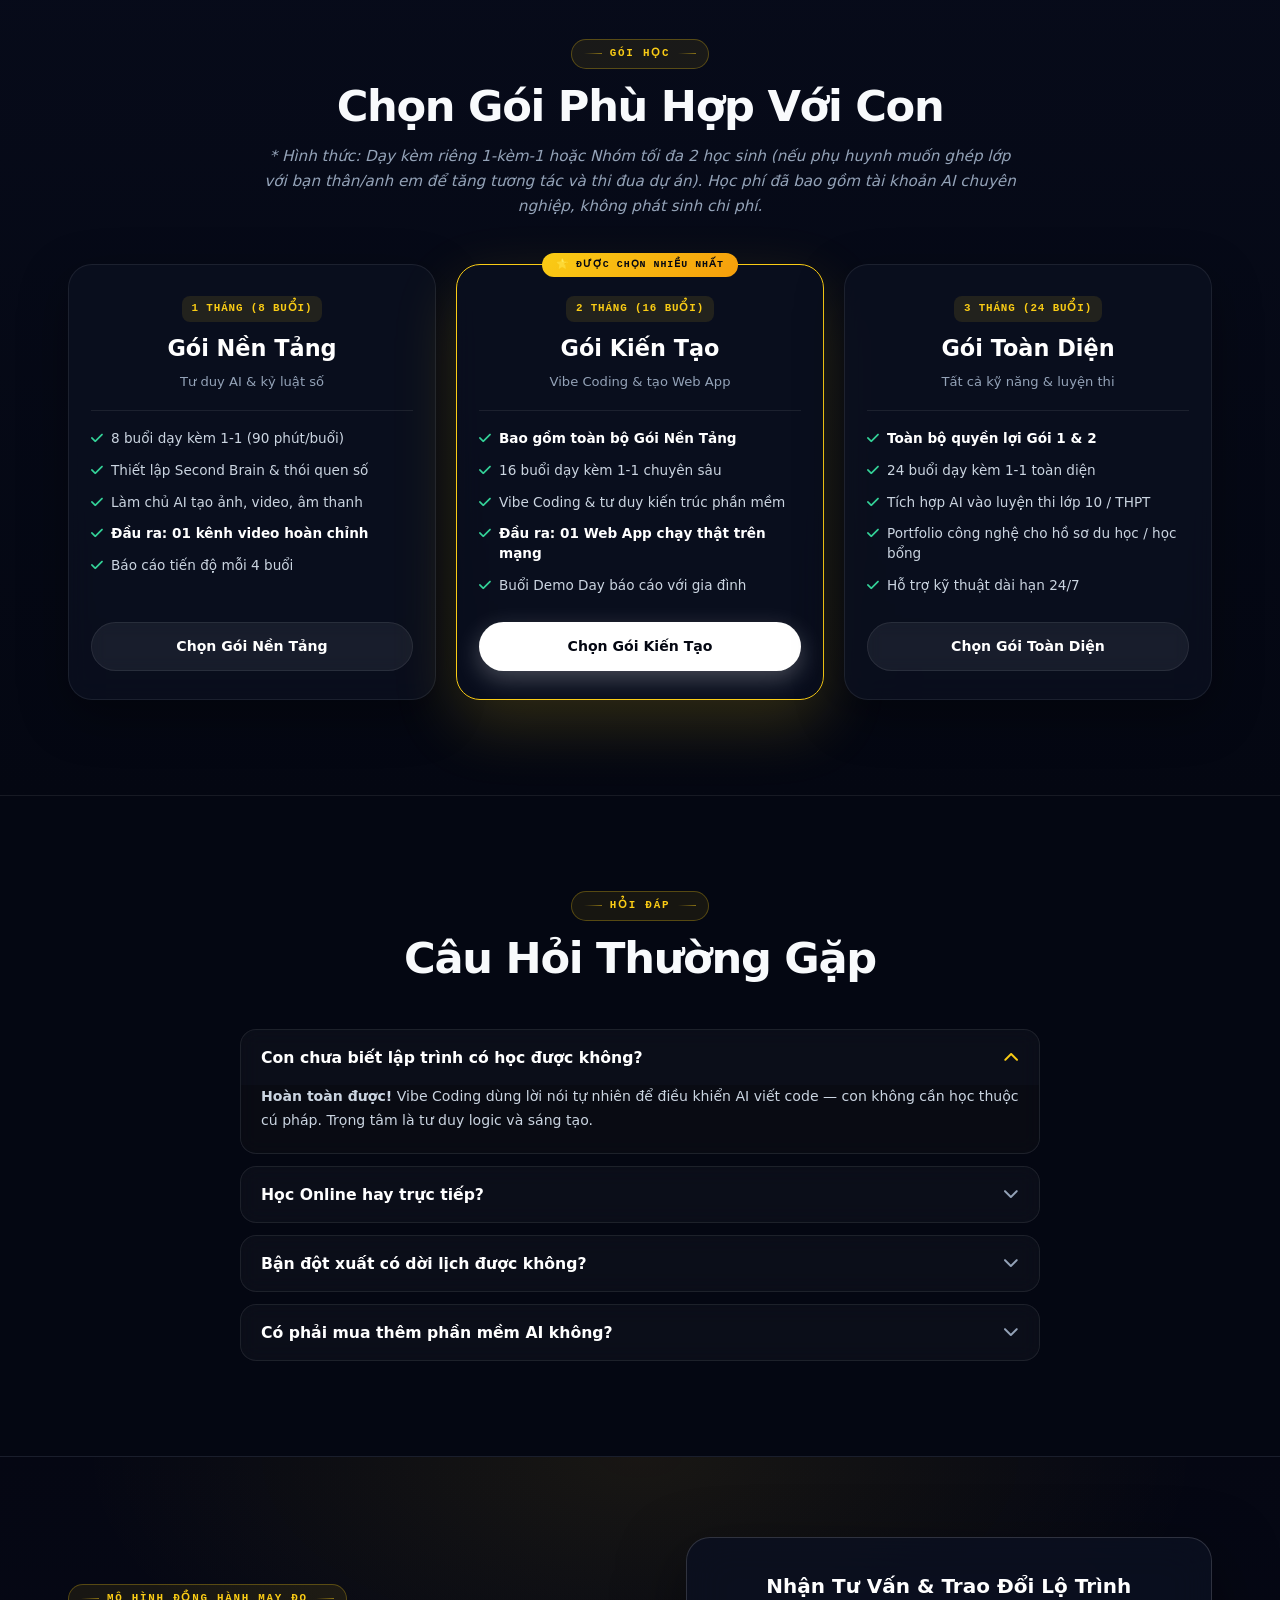
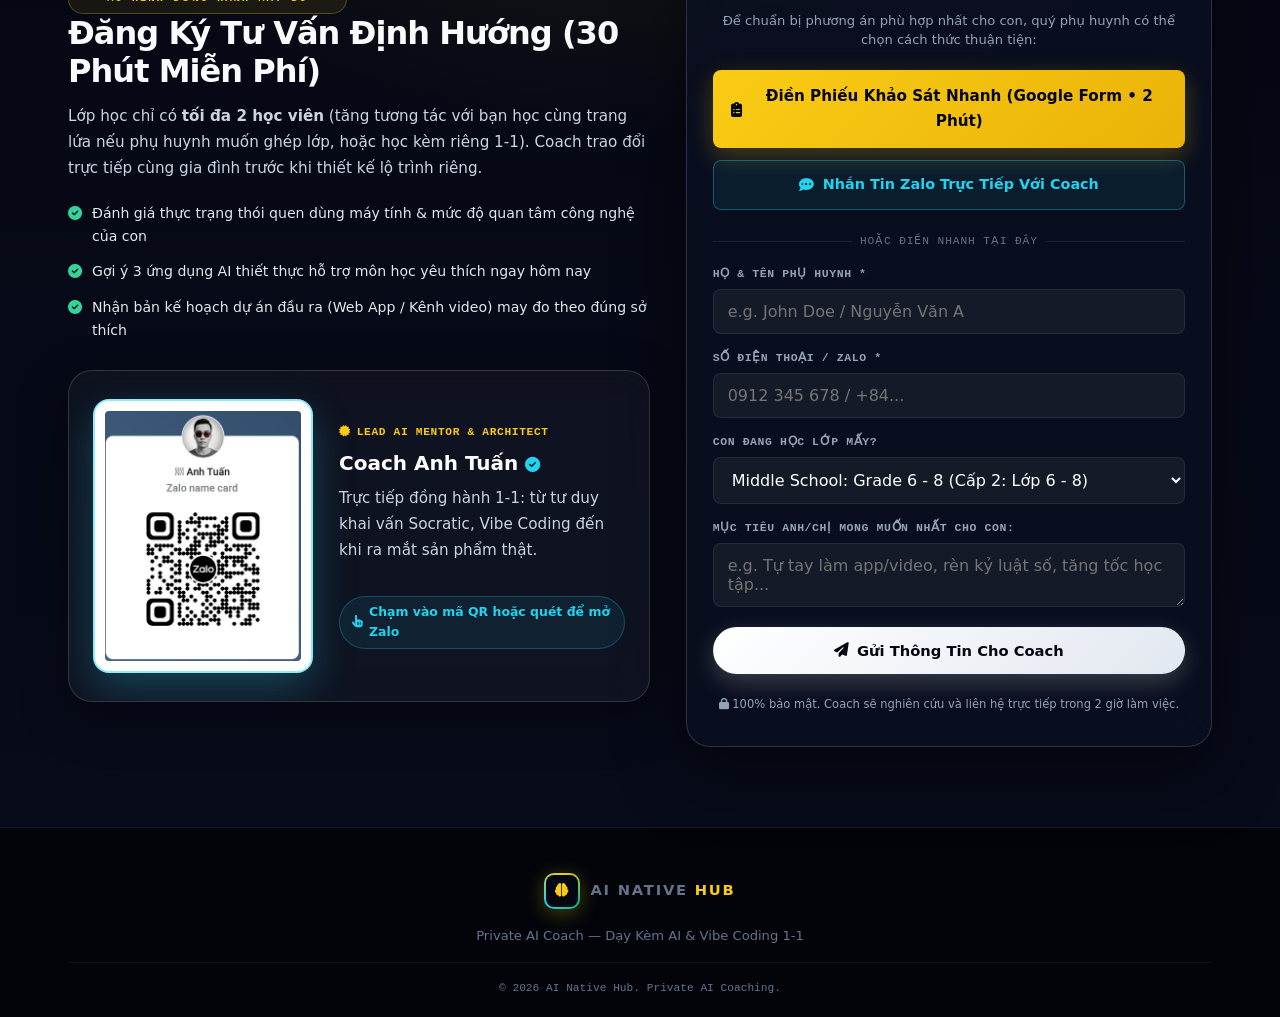
==== commit c45f6d55: "feat: dramatically enlarge QR code to 220px and use crisp HD crop without wasted borders" ====
--- a/index.html
+++ b/index.html
@@ -959,7 +959,7 @@
           <!-- Lead Mentor Identity Card with Zalo QR -->
           <div class="mentor-card">
             <a href="https://zalo.me/0898907709" target="_blank" class="mentor-qr-wrap" title="Chạm để mở Zalo hoặc Quét mã QR">
-              <img src="assets/mentor_zalo_qrcode.jpg" alt="Zalo QR Code Coach Anh Tuan / Jake / Yingjun">
+              <img src="assets/mentor_zalo_card_hd.png" alt="Zalo QR Code Coach Anh Tuan / Jake / Yingjun">
             </a>
             <div class="mentor-info">
               <div class="mentor-badge">
--- a/style.css
+++ b/style.css
@@ -1724,19 +1724,20 @@
 
 /* Lead Mentor Identity & QR Badge */
 .mentor-card {
-  margin-top: 24px;
-  padding: 22px 18px;
+  margin-top: 28px;
+  padding: 24px 20px;
   background: rgba(255, 255, 255, 0.04);
-  border: 1px solid var(--line);
-  border-radius: var(--radius-md);
+  border: 1px solid var(--line2);
+  border-radius: var(--radius-lg);
   display: flex;
   flex-direction: column;
   align-items: center;
   text-align: center;
-  gap: 18px;
-  backdrop-filter: blur(14px);
+  gap: 22px;
+  backdrop-filter: blur(16px);
   position: relative;
   overflow: hidden;
+  box-shadow: 0 16px 48px rgba(0, 0, 0, 0.35);
 }
 
 @media (min-width: 640px) {
@@ -1744,45 +1745,51 @@
     flex-direction: row;
     align-items: center;
     text-align: left;
-    gap: 22px;
+    gap: 26px;
+    padding: 28px 24px;
   }
 }
 
 .mentor-qr-wrap {
-  width: 180px;
-  height: 180px;
-  min-width: 180px;
+  width: 220px;
+  max-width: 80vw;
   border-radius: var(--radius-md);
   overflow: hidden;
-  border: 2px solid rgba(34, 211, 238, 0.4);
+  border: 2px solid rgba(34, 211, 238, 0.5);
   background: #FFFFFF;
-  padding: 8px;
-  box-shadow: 0 12px 36px rgba(34, 211, 238, 0.2);
+  padding: 10px;
+  box-shadow: 0 16px 40px rgba(34, 211, 238, 0.25);
   display: flex;
   align-items: center;
   justify-content: center;
   transition: transform 0.3s var(--ease), box-shadow 0.3s, border-color 0.3s;
   cursor: pointer;
   text-decoration: none;
+  flex-shrink: 0;
 }
 
 @media (min-width: 640px) {
   .mentor-qr-wrap {
-    width: 140px;
-    height: 140px;
-    min-width: 140px;
+    width: 200px;
   }
 }
 
+@media (min-width: 1024px) {
+  .mentor-qr-wrap {
+    width: 220px;
+  }
+}
+
 .mentor-qr-wrap:hover {
-  transform: scale(1.04);
+  transform: translateY(-3px) scale(1.03);
   border-color: var(--cyan);
-  box-shadow: 0 16px 44px rgba(34, 211, 238, 0.35);
+  box-shadow: 0 20px 50px rgba(34, 211, 238, 0.45);
 }
 
 .mentor-qr-wrap img {
   width: 100%;
-  height: 100%;
+  height: auto;
+  display: block;
   object-fit: contain;
   border-radius: 4px;
 }
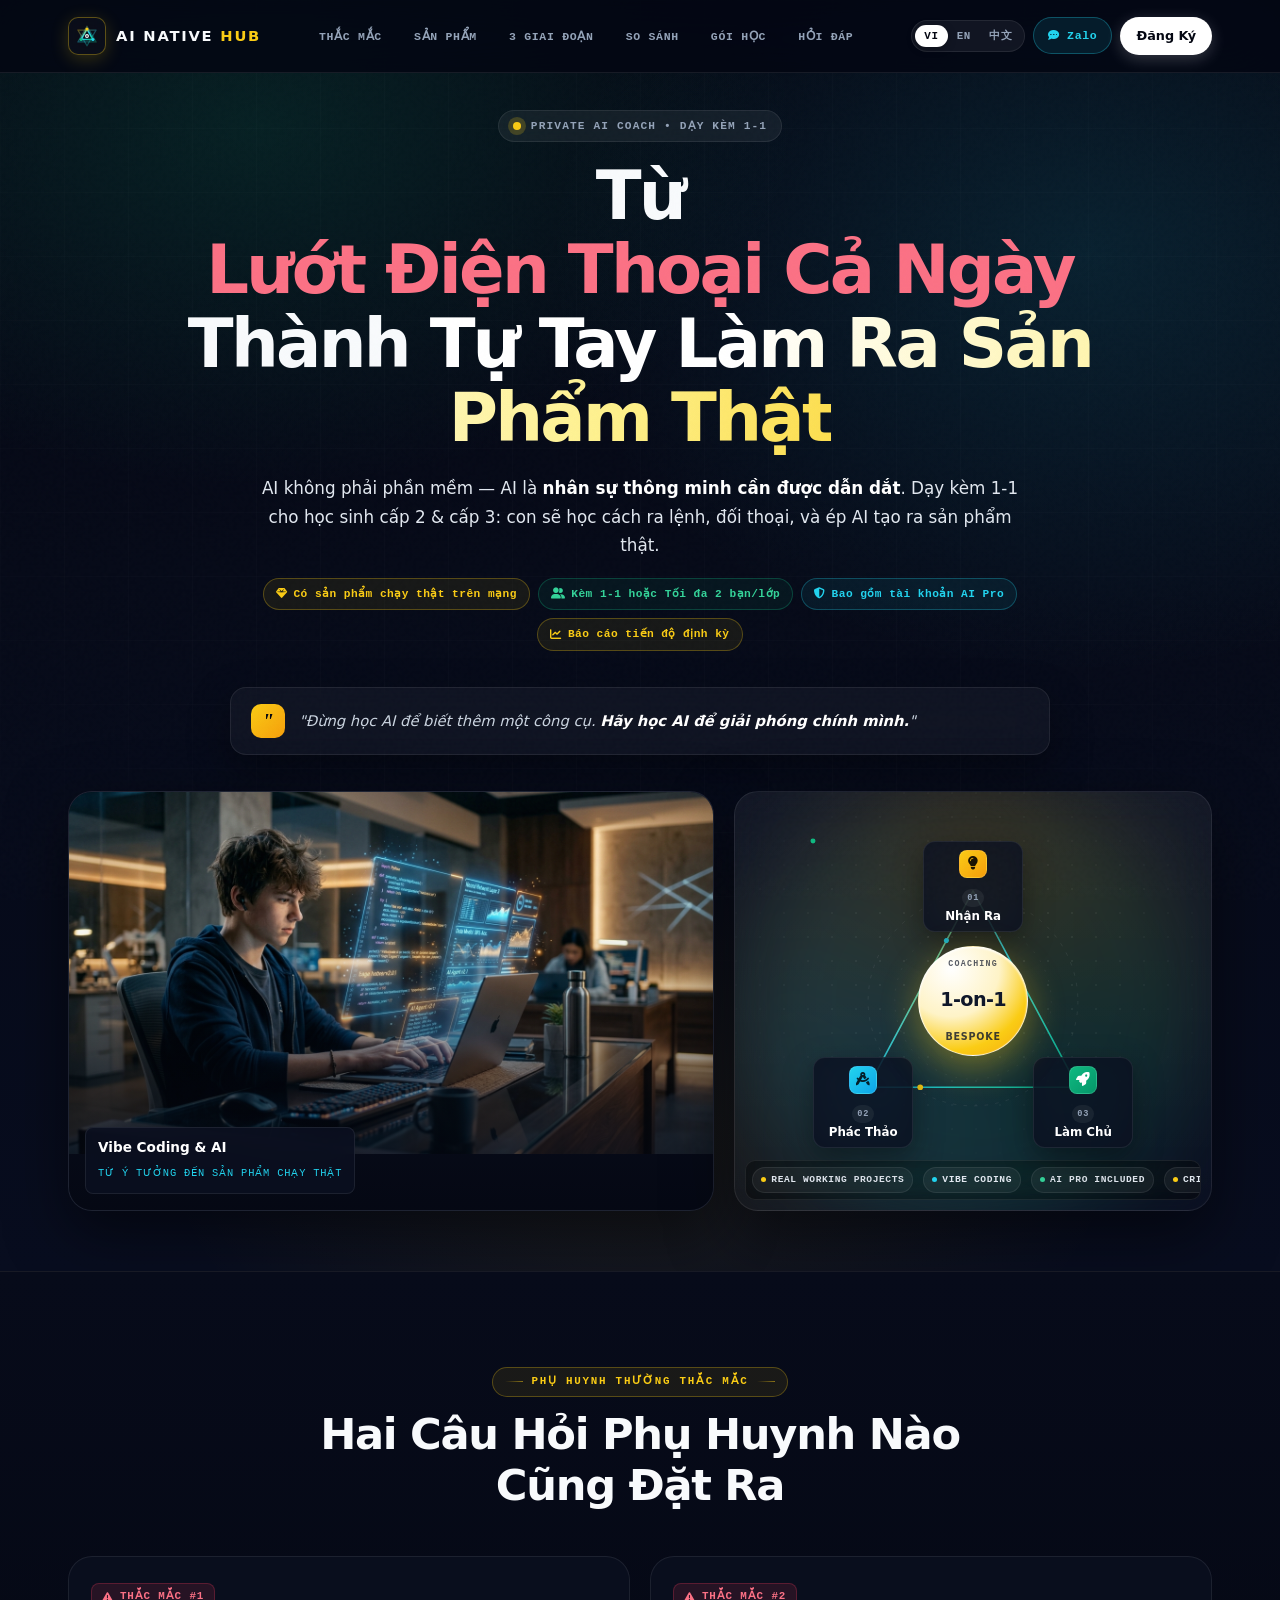
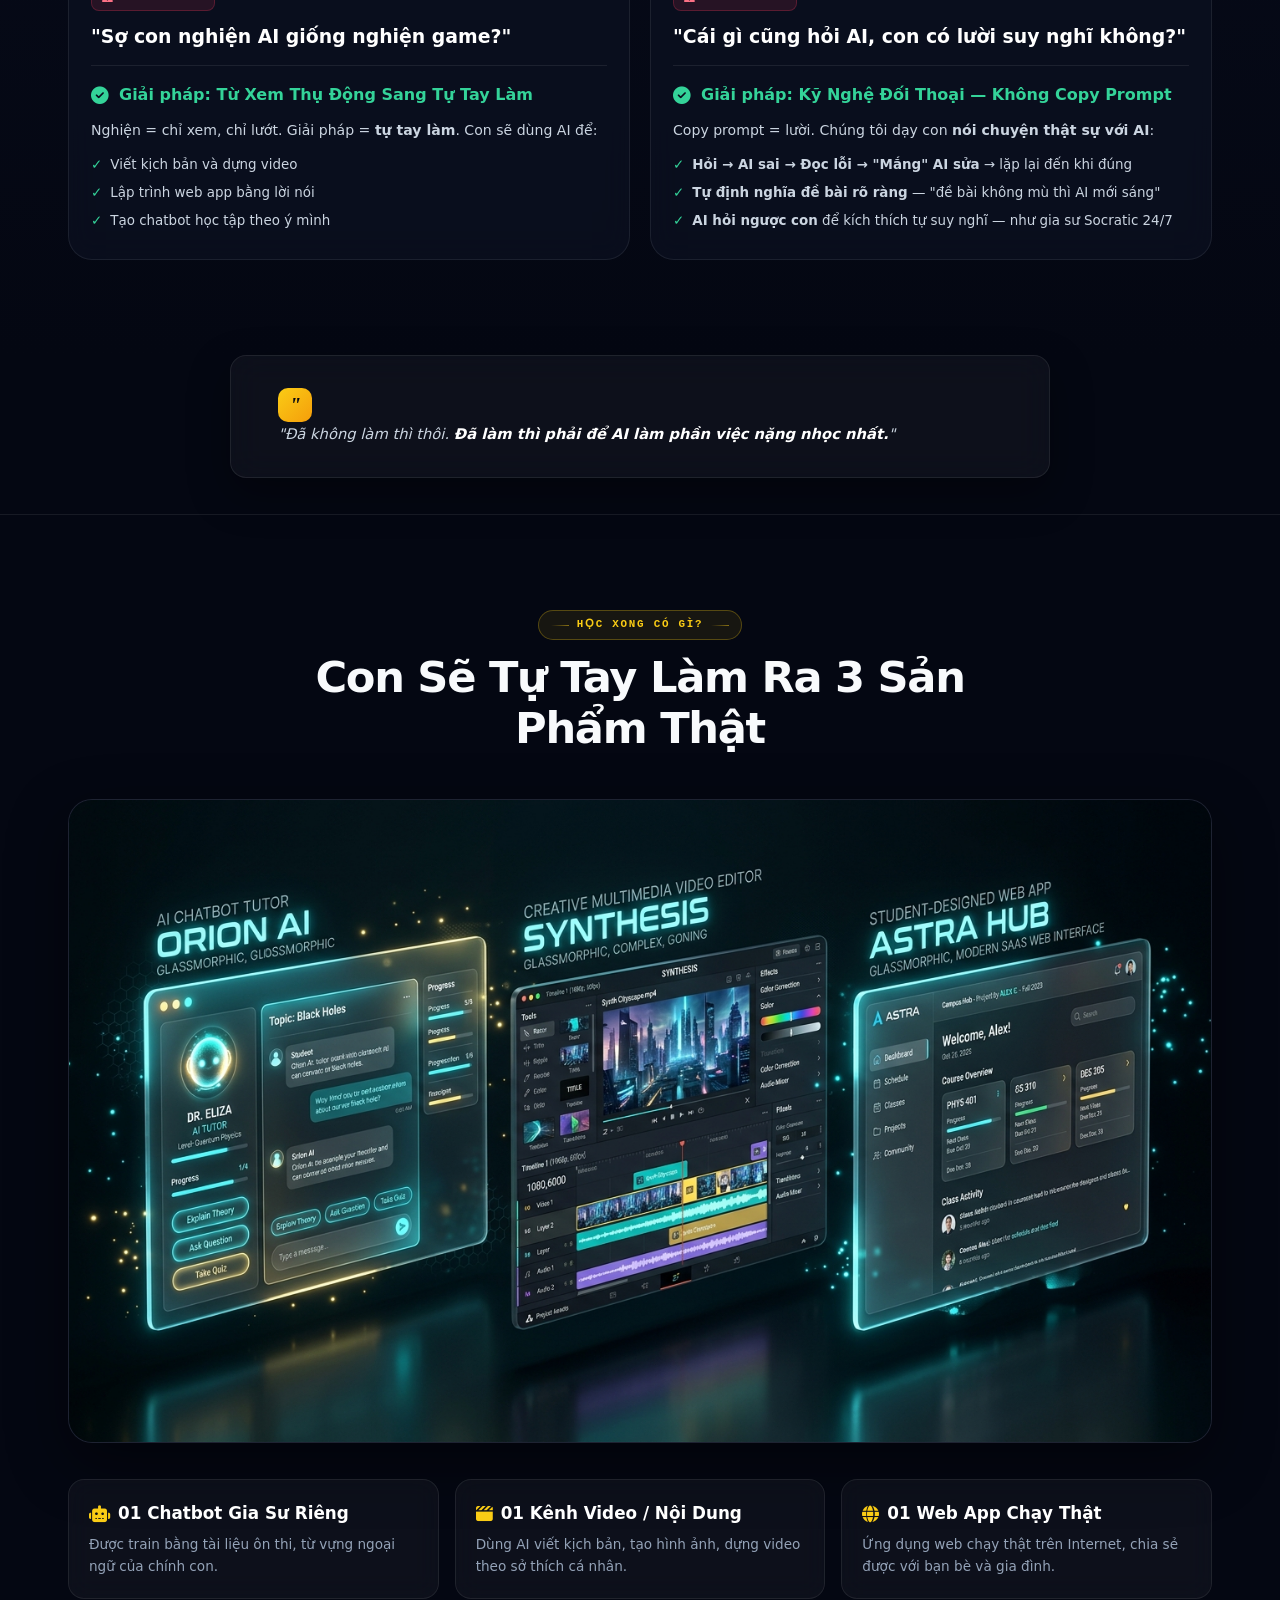
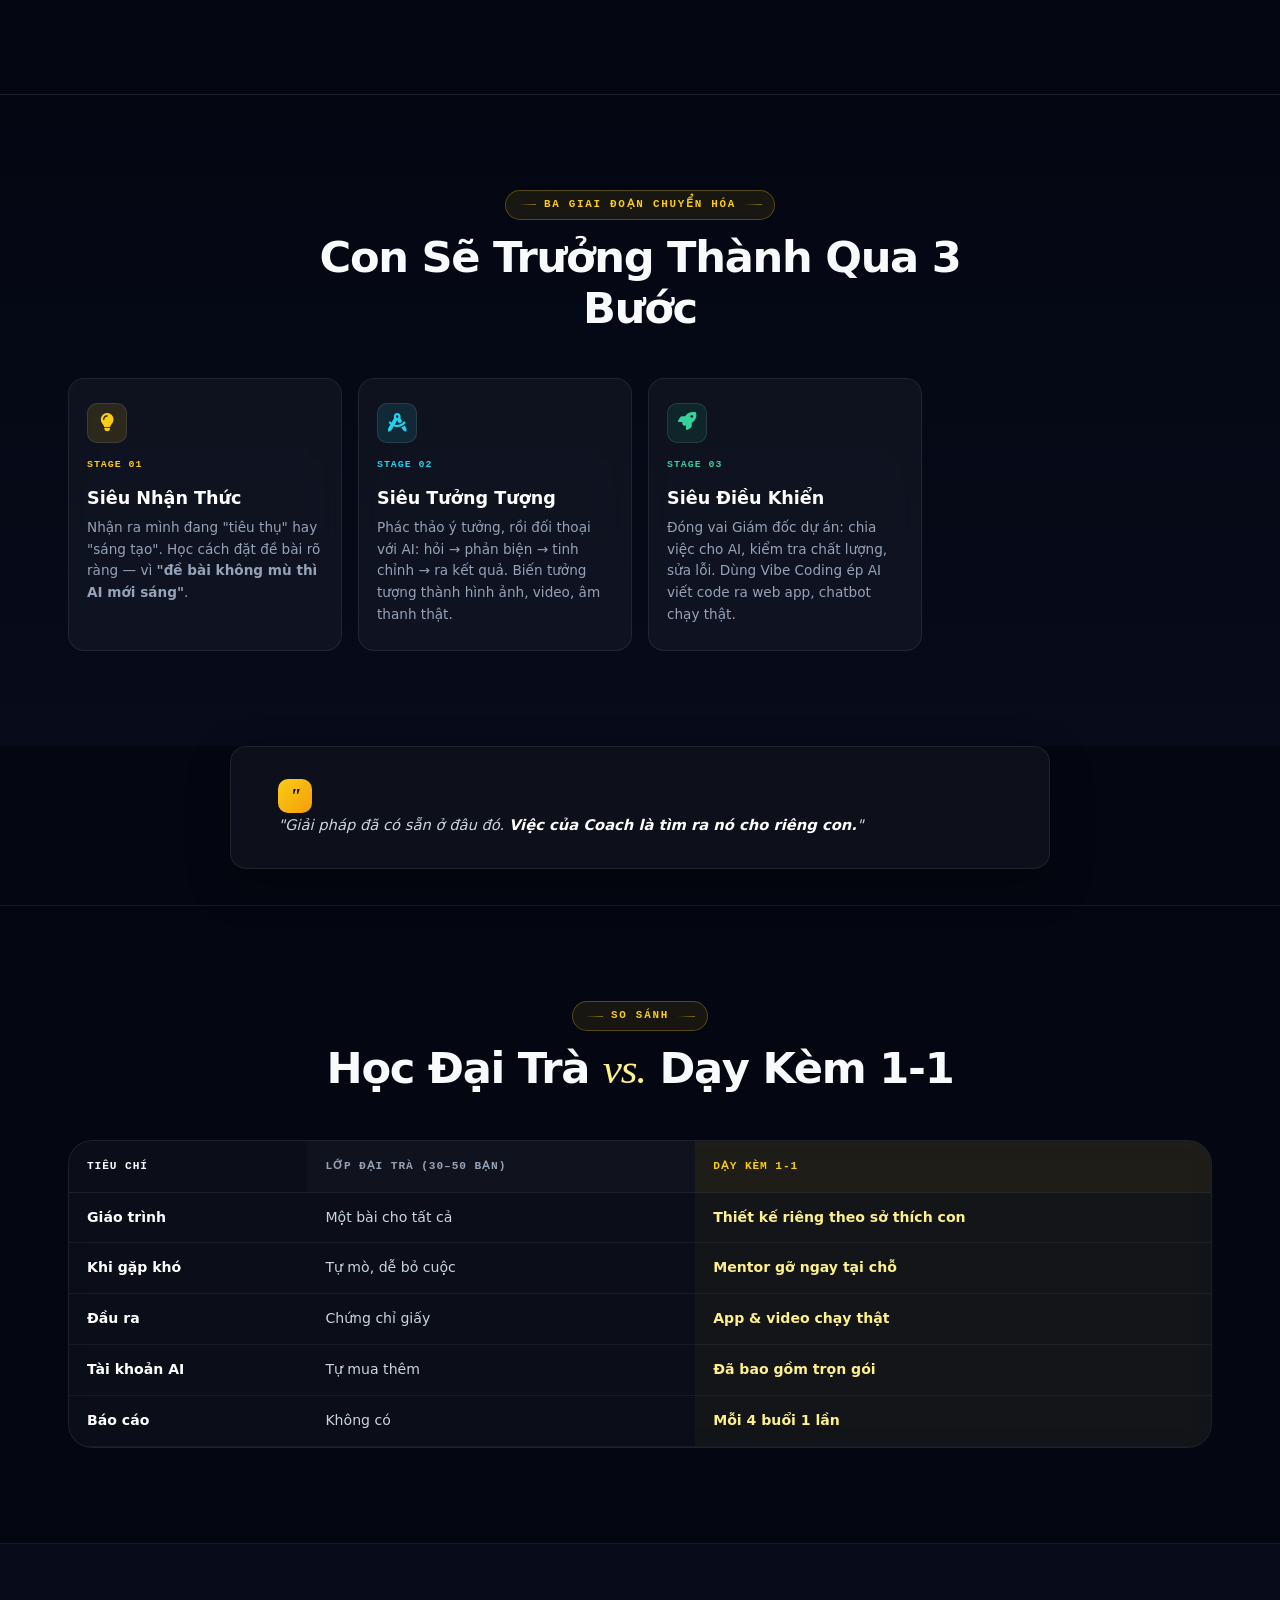
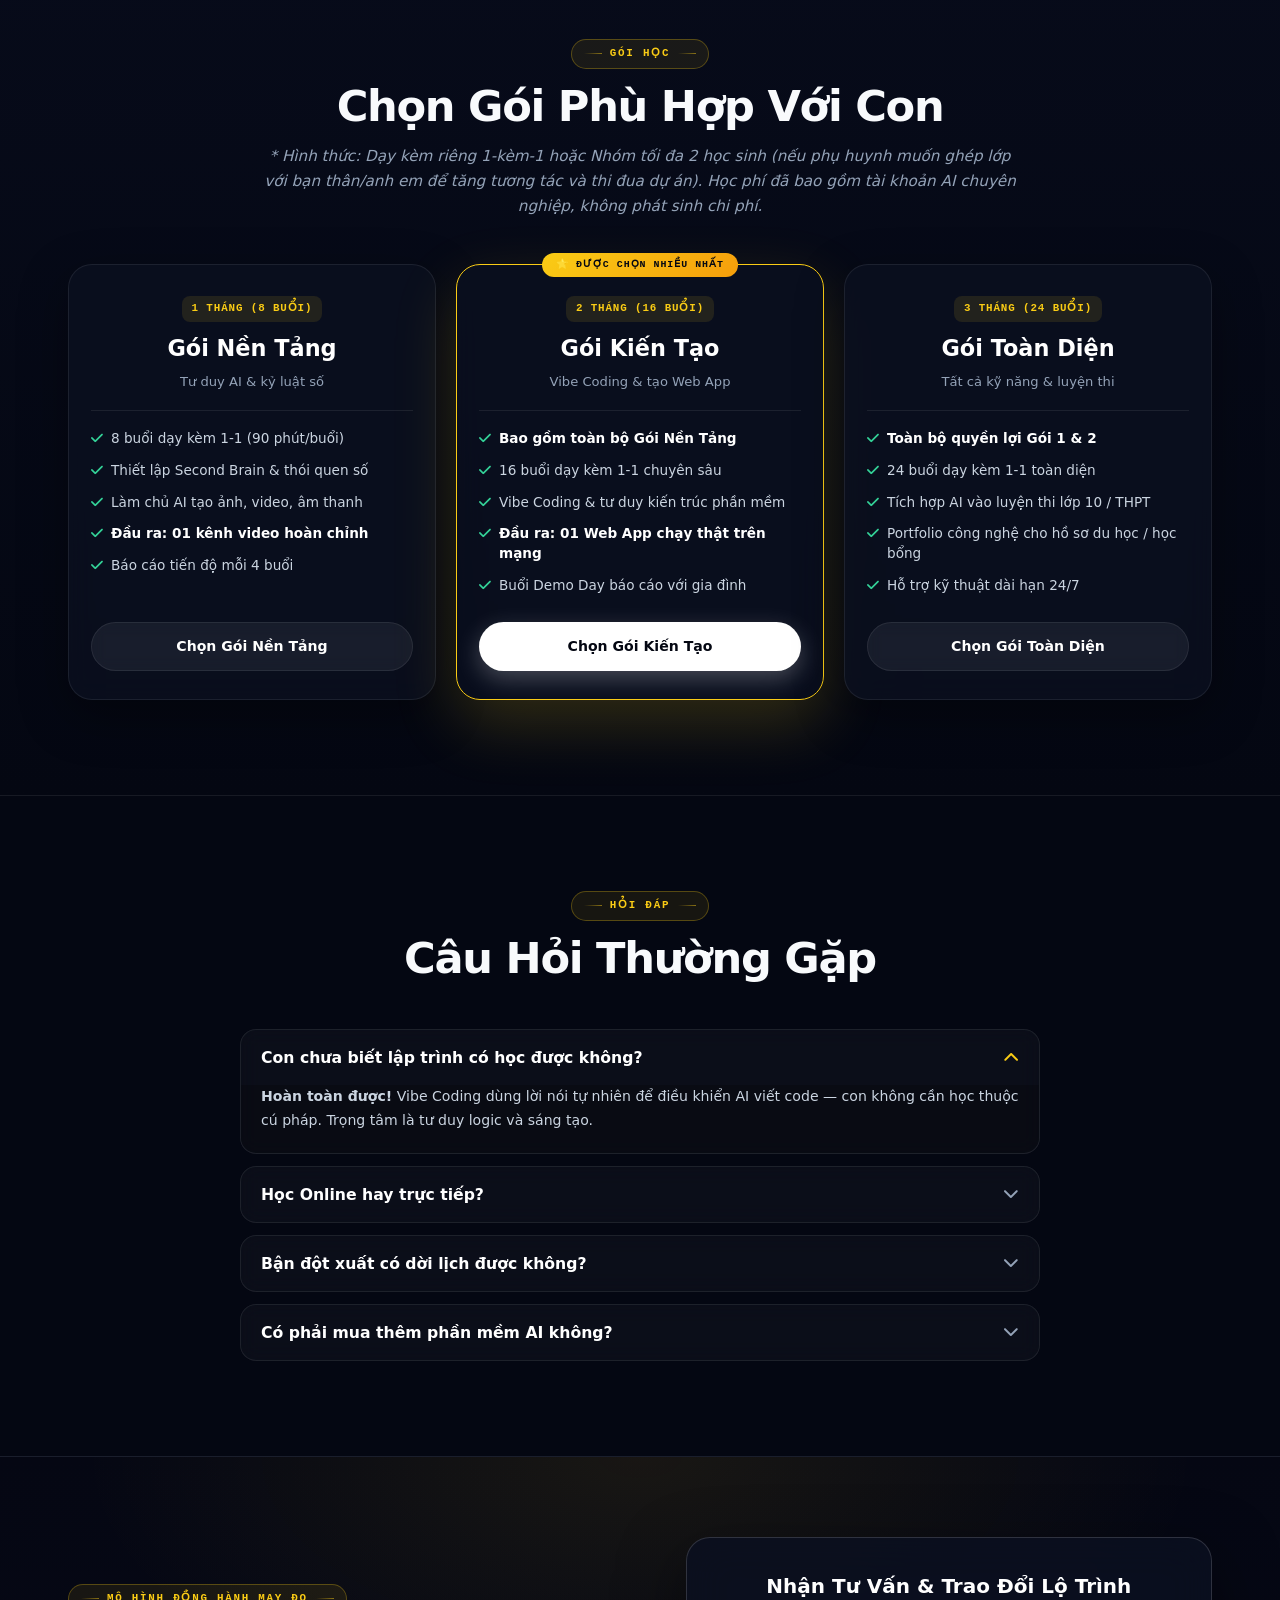
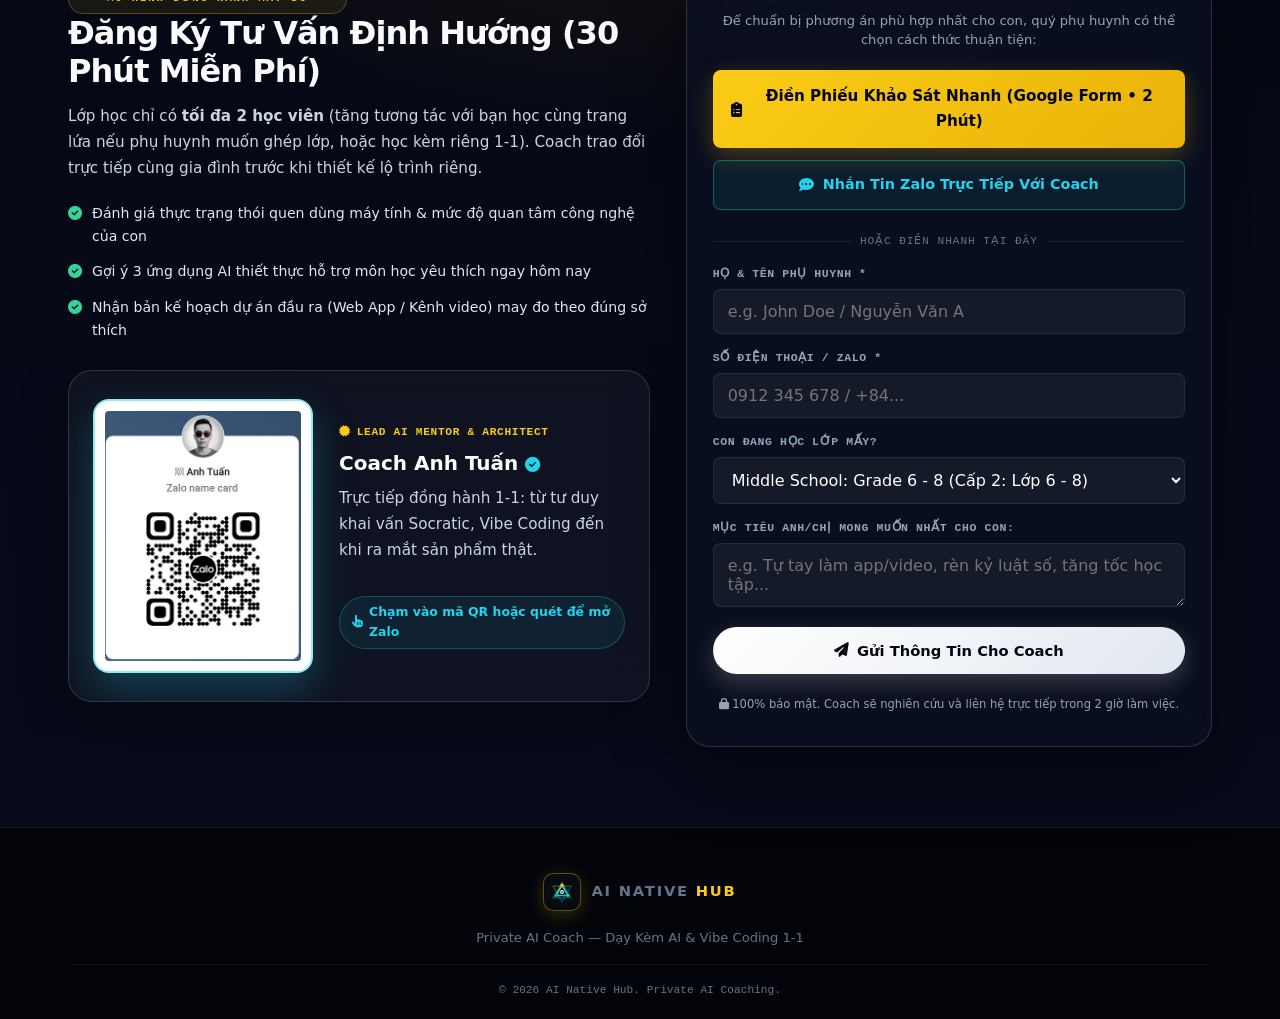
==== commit fe6a0171: "design: replace generic brain icon with custom Quantum Nexus vector logo" ====
--- a/index.html
+++ b/index.html
@@ -75,7 +75,23 @@
     <div class="container nav-inner">
       <a href="#" class="brand">
         <div class="brand-mark">
-          <i class="fa-solid fa-brain"></i>
+          <svg class="nexus-svg" viewBox="0 0 40 40" fill="none" xmlns="http://www.w3.org/2000/svg" aria-hidden="true">
+            <defs>
+              <linearGradient id="nexusNavG" x1="0%" y1="0%" x2="100%" y2="100%">
+                <stop offset="0%" stop-color="#FACC15" />
+                <stop offset="50%" stop-color="#22D3EE" />
+                <stop offset="100%" stop-color="#10B981" />
+              </linearGradient>
+            </defs>
+            <path d="M20 6L33 28.5H7L20 6Z" stroke="url(#nexusNavG)" stroke-width="1.8" stroke-linejoin="round" opacity="0.35"/>
+            <path d="M20 34L7 11.5H33L20 34Z" stroke="url(#nexusNavG)" stroke-width="1.8" stroke-linejoin="round" opacity="0.35"/>
+            <path d="M20 10L28.5 25H11.5L20 10Z" stroke="url(#nexusNavG)" stroke-width="2.2" stroke-linejoin="round"/>
+            <circle cx="20" cy="10" r="2.2" fill="#FACC15" />
+            <circle cx="28.5" cy="25" r="2.2" fill="#22D3EE" />
+            <circle cx="11.5" cy="25" r="2.2" fill="#10B981" />
+            <circle cx="20" cy="20" r="2.8" fill="#FFFFFF" />
+            <circle cx="20" cy="20" r="1.2" fill="#040712" />
+          </svg>
         </div>
         <span class="brand-text">AI NATIVE <strong>HUB</strong></span>
       </a>
@@ -1093,7 +1109,23 @@
     <div class="container footer-inner">
       <div class="brand">
         <div class="brand-mark">
-          <i class="fa-solid fa-brain"></i>
+          <svg class="nexus-svg" viewBox="0 0 40 40" fill="none" xmlns="http://www.w3.org/2000/svg" aria-hidden="true">
+            <defs>
+              <linearGradient id="nexusFootG" x1="0%" y1="0%" x2="100%" y2="100%">
+                <stop offset="0%" stop-color="#FACC15" />
+                <stop offset="50%" stop-color="#22D3EE" />
+                <stop offset="100%" stop-color="#10B981" />
+              </linearGradient>
+            </defs>
+            <path d="M20 6L33 28.5H7L20 6Z" stroke="url(#nexusFootG)" stroke-width="1.8" stroke-linejoin="round" opacity="0.35"/>
+            <path d="M20 34L7 11.5H33L20 34Z" stroke="url(#nexusFootG)" stroke-width="1.8" stroke-linejoin="round" opacity="0.35"/>
+            <path d="M20 10L28.5 25H11.5L20 10Z" stroke="url(#nexusFootG)" stroke-width="2.2" stroke-linejoin="round"/>
+            <circle cx="20" cy="10" r="2.2" fill="#FACC15" />
+            <circle cx="28.5" cy="25" r="2.2" fill="#22D3EE" />
+            <circle cx="11.5" cy="25" r="2.2" fill="#10B981" />
+            <circle cx="20" cy="20" r="2.8" fill="#FFFFFF" />
+            <circle cx="20" cy="20" r="1.2" fill="#040712" />
+          </svg>
         </div>
         <span class="brand-text">AI NATIVE <strong>HUB</strong></span>
       </div>
--- a/style.css
+++ b/style.css
@@ -216,29 +216,36 @@
 }
 
 .brand-mark {
-  width: 36px;
-  height: 36px;
+  width: 38px;
+  height: 38px;
   border-radius: 10px;
-  background: conic-gradient(from 0deg, var(--gold), var(--emerald), var(--cyan), var(--gold));
-  display: grid;
-  place-items: center;
+  background: rgba(255, 255, 255, 0.03);
+  border: 1px solid rgba(250, 204, 21, 0.35);
+  display: flex;
+  align-items: center;
+  justify-content: center;
   position: relative;
-  box-shadow: 0 4px 20px rgba(250, 204, 21, 0.3);
-}
-
-.brand-mark::after {
-  content: '';
-  position: absolute;
-  inset: 2px;
-  background: var(--void);
-  border-radius: 8px;
-}
-
-.brand-mark i {
-  position: relative;
-  z-index: 1;
-  font-size: 0.85rem;
-  color: var(--gold);
+  box-shadow: 0 4px 18px rgba(250, 204, 21, 0.2);
+  transition: transform 0.3s var(--ease), border-color 0.3s, box-shadow 0.3s;
+  backdrop-filter: blur(10px);
+  flex-shrink: 0;
+}
+
+.brand:hover .brand-mark {
+  transform: scale(1.08) rotate(3deg);
+  border-color: var(--cyan);
+  box-shadow: 0 6px 24px rgba(34, 211, 238, 0.35);
+}
+
+.brand-mark .nexus-svg {
+  width: 28px;
+  height: 28px;
+  display: block;
+  transition: transform 0.4s var(--ease);
+}
+
+.brand:hover .brand-mark .nexus-svg {
+  transform: rotate(-6deg);
 }
 
 .brand-text strong {
